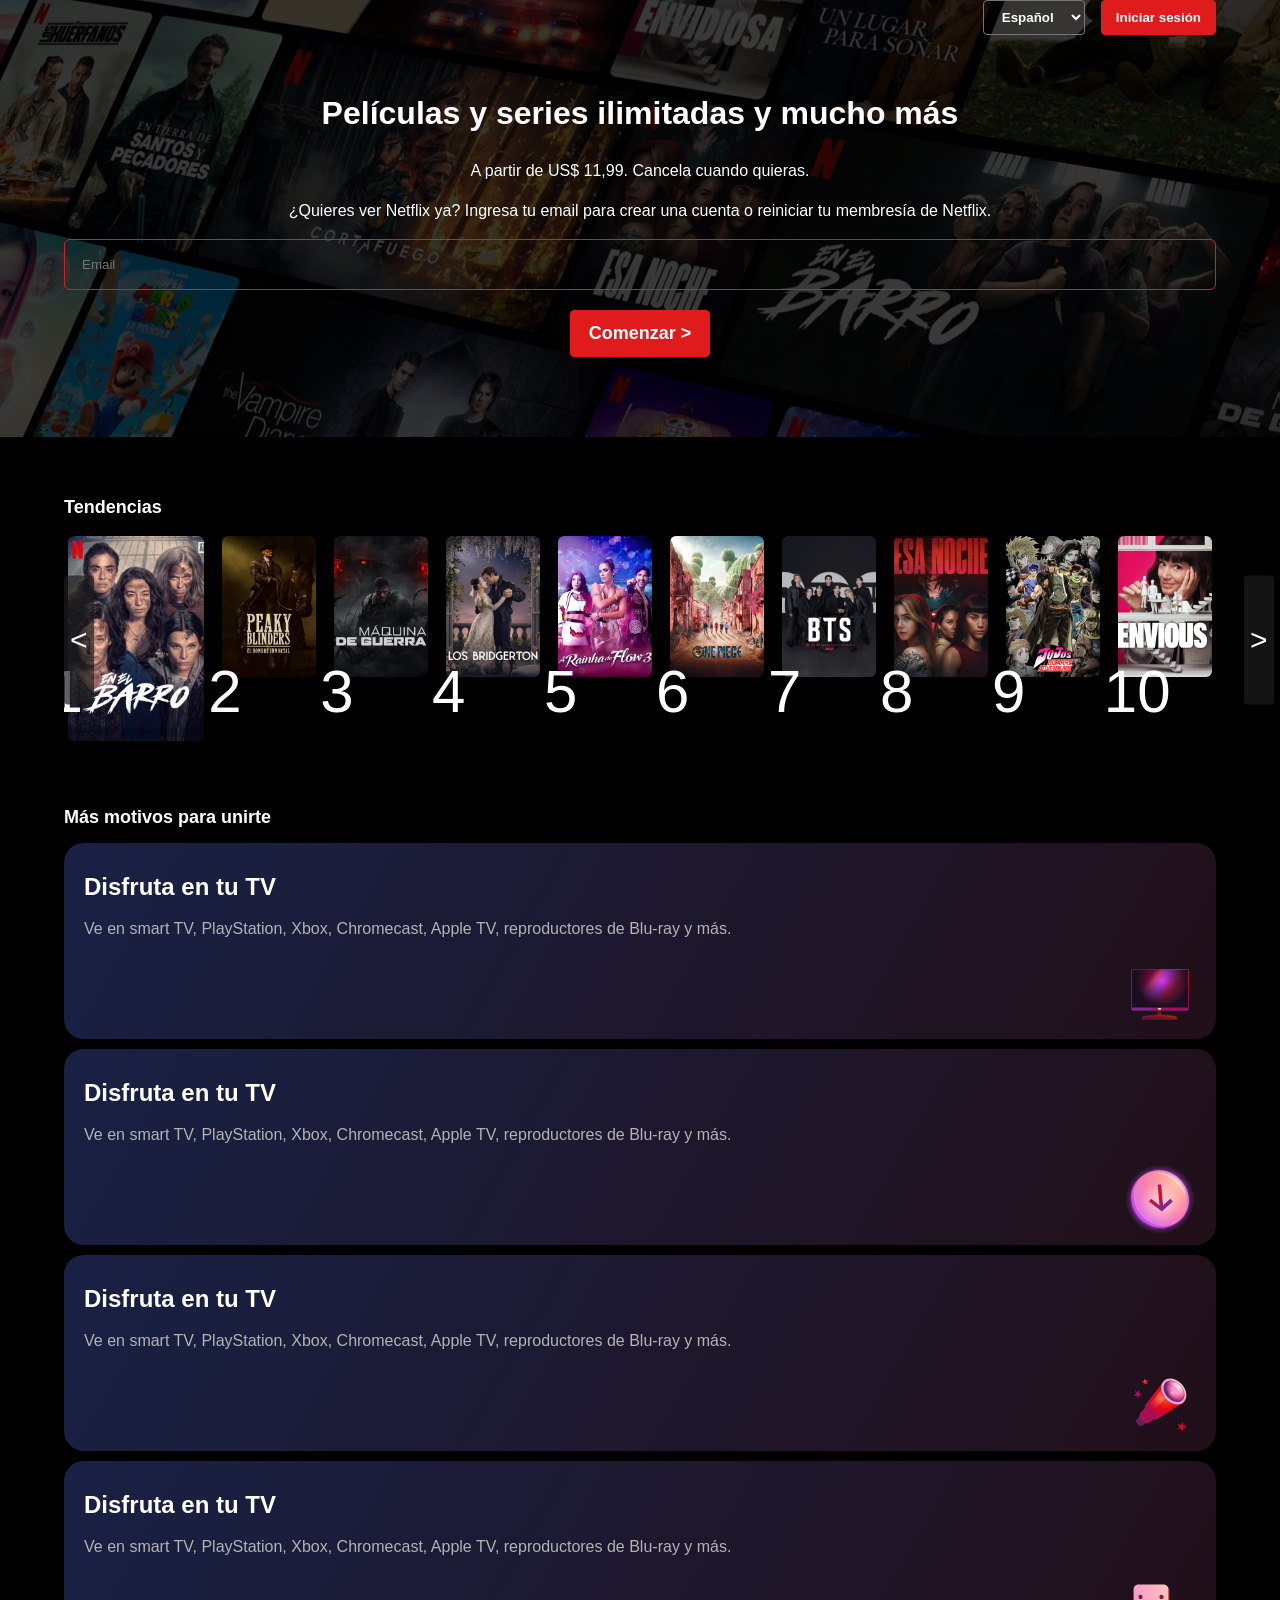
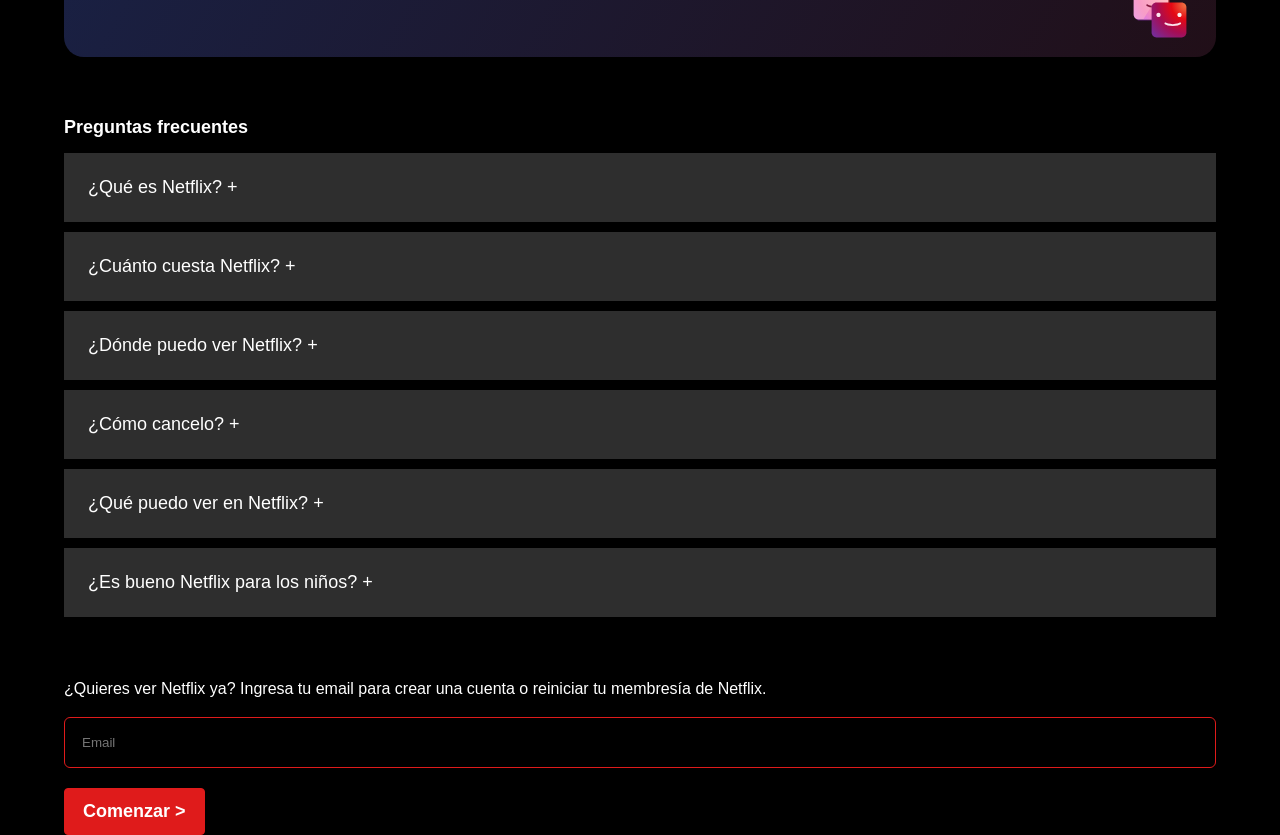
==== index.html @ cefcda88 "Add trend and questions section" ====
<!doctype html>
<html lang="en">
  <head>
    <meta charset="UTF-8" />
    <meta name="viewport" content="width=device-width, initial-scale=1.0" />
    <title>Netflix Uruguay: Ve series online, ve películas online</title>
    <link rel="stylesheet" href="css/styles.css" />
  </head>
  <body>
    <header class="header">
      <div class="header__overlay">
        <div class="container">
          <section class="header__bar">
            <div class="header__logo">
              <img src="./imgs/logo.svg" alt="" />
            </div>
            <ul class="header__nav">
              <li>
                <select name="" id="">
                  <option value="">Español</option>
                  <option value="">English</option>
                </select>
              </li>
              <li>
                <button class="btn">Iniciar sesión</button>
              </li>
            </ul>
          </section>

          <section class="header__info">
            <h1 class="header__title">
              Películas y series ilimitadas y mucho más
            </h1>
            <p class="header__price">
              A partir de US$ 11,99. Cancela cuando quieras.
            </p>
            <p>
              ¿Quieres ver Netflix ya? Ingresa tu email para crear una cuenta o
              reiniciar tu membresía de Netflix.
            </p>
            <form class="header__form">
              <input type="email" placeholder="Email" />
              <button class="btn">Comenzar ></button>
            </form>
          </section>
        </div>
      </div>
    </header>

    <main class="container">
      <section class="trend margin-top">
        <h2>Tendencias</h2>

        <div class="trend__carrousel">
          <div class="trend__container">
            <article class="trend__article">
              <img
                class="trend__img"
                src="/imgs/1-en-el-barro.webp"
                alt="En el barro banner"
              /><span class="trend__num">1</span>
            </article>
            <!--.Article-->
            <article class="trend__article">
              <img
                class="trend__img"
                src="/imgs/2-peaky-blinders-the-inmortal-man.webp"
                alt="Peaky blinders el hombre inmortal banner"
              /><span class="trend__num">2</span>
            </article>
            <!--.Article-->
            <article class="trend__article">
              <img
                class="trend__img"
                src="/imgs/3-máquina-de-guerra.webp"
                alt="Máquina de guerra banner"
              /><span class="trend__num">3</span>
            </article>
            <!--.Article-->
            <article class="trend__article">
              <img
                class="trend__img"
                src="/imgs/4-bridgerton.webp"
                alt="Bridgerton banner"
              /><span class="trend__num">4</span>
            </article>
            <!--.Article-->
            <article class="trend__article">
              <img
                class="trend__img"
                src="/imgs/5-la-reina-del-flow.webp"
                alt="La reina del flow banner"
              /><span class="trend__num">5</span>
            </article>
            <!--.Article-->
            <article class="trend__article">
              <img
                class="trend__img"
                src="/imgs/6-one-piece.webp"
                alt="One Piece banner"
              /><span class="trend__num">6</span>
            </article>
            <!--.Article-->
            <article class="trend__article">
              <img
                class="trend__img"
                src="/imgs/7-BTS.webp"
                alt="BTS banner"
              /><span class="trend__num">7</span>
            </article>
            <!--.Article-->
            <article class="trend__article">
              <img
                class="trend__img"
                src="/imgs/8-esa-noche.webp"
                alt="Esa noche banner"
              /><span class="trend__num">8</span>
            </article>
            <!--.Article-->
            <article class="trend__article">
              <img
                class="trend__img"
                src="/imgs/9-jojo.webp"
                alt="jojo banner"
              /><span class="trend__num">9</span>
            </article>
            <!--.Article-->
            <article class="trend__article">
              <img
                class="trend__img"
                src="/imgs/10-envidiosa.webp"
                alt="Envidiosa banner"
              /><span class="trend__num">10</span>
            </article>
            <!--.Article-->
          </div>
          <button class="trend__arrow trend__arrow--right">></button>
          <button class="trend__arrow trend__arrow--left"><</button>
        </div>
      </section>

      <section class="benefits margin-top">
        <h2>Más motivos para unirte</h2>

        <div class="benefits__container">
          <article class="benefits__benefit">
            <h3 class="benefits__title">Disfruta en tu TV</h3>
            <p class="benefits__info">
              Ve en smart TV, PlayStation, Xbox, Chromecast, Apple TV,
              reproductores de Blu-ray y más.
            </p>
            <svg width="72" height="72" viewBox="0 0 72 72" fill="none">
              <g id="television-core-small">
                <path
                  id="Vector"
                  fill-rule="evenodd"
                  clip-rule="evenodd"
                  d="M37.2 53.3992C37.2 52.7365 36.6628 52.1992 36 52.1992H34.8C34.1373 52.1992 33.6 52.7365 33.6 53.3992V56.2636C33.6 56.9129 33.0834 57.4433 32.4347 57.4739C30.3013 57.5744 28.1719 57.7834 26.0546 58.1011L19.444 59.0926C18.2692 59.2688 17.4 60.2782 17.4 61.4662V62.0992C17.4 62.4304 17.6686 62.6992 18 62.6992H52.8C53.1314 62.6992 53.4 62.4304 53.4 62.0992V61.4662C53.4 60.2782 52.5309 59.2688 51.3561 59.0926L44.7454 58.1011C42.6282 57.7834 40.4987 57.5744 38.3653 57.4739C37.7167 57.4433 37.2 56.9129 37.2 56.2636V53.3992Z"
                  fill="url(#paint0_radial_5179_1308)"
                ></path>
                <path
                  id="Vector_2"
                  d="M18.6 60.7388C18.6 60.2306 18.9587 59.796 19.4602 59.711C22.0196 59.2775 29.7585 58.0508 35.4 58.0508C41.0415 58.0508 48.7804 59.2775 51.3398 59.711C51.8412 59.796 52.2 60.2306 52.2 60.7388C52.2 60.902 52.0575 61.0268 51.8967 61.0004C50.1219 60.707 40.9704 59.2409 35.4 59.2409C29.8295 59.2409 20.678 60.707 18.9033 61.0004C18.7425 61.0268 18.6 60.902 18.6 60.7388Z"
                  fill="url(#paint1_radial_5179_1308)"
                ></path>
                <path
                  id="Vector_3"
                  d="M63 12H8.99995C8.00584 12 7.19995 12.8059 7.19995 13.8V51.6C7.19995 52.5941 8.00584 53.4 8.99995 53.4H63C63.9941 53.4 64.8 52.5941 64.8 51.6V13.8C64.8 12.8059 63.9941 12 63 12Z"
                  fill="url(#paint2_linear_5179_1308)"
                ></path>
                <path
                  id="Vector_4"
                  d="M63 12H8.99995C8.00584 12 7.19995 12.8059 7.19995 13.8V51.6C7.19995 52.5941 8.00584 53.4 8.99995 53.4H63C63.9941 53.4 64.8 52.5941 64.8 51.6V13.8C64.8 12.8059 63.9941 12 63 12Z"
                  fill="url(#paint3_radial_5179_1308)"
                ></path>
                <path
                  id="Vector_5"
                  fill-rule="evenodd"
                  clip-rule="evenodd"
                  d="M8.99995 12.6H63C63.663 12.6 64.2 13.1372 64.2 13.8V50.4H7.79995V13.8C7.79995 13.1372 8.33719 12.6 8.99995 12.6ZM7.19995 50.4V13.8C7.19995 12.8059 8.00581 12 8.99995 12H63C63.9942 12 64.8 12.8059 64.8 13.8V50.4V51.6C64.8 52.5941 63.9942 53.4 63 53.4H8.99995C8.00581 53.4 7.19995 52.5941 7.19995 51.6V50.4Z"
                  fill="url(#paint4_radial_5179_1308)"
                ></path>
                <path
                  id="Vector_6"
                  d="M35.4 52.8C36.3941 52.8 37.2 52.3971 37.2 51.9C37.2 51.4029 36.3941 51 35.4 51C34.4059 51 33.6 51.4029 33.6 51.9C33.6 52.3971 34.4059 52.8 35.4 52.8Z"
                  fill="url(#paint5_radial_5179_1308)"
                ></path>
              </g>
              <defs>
                <radialGradient
                  id="paint0_radial_5179_1308"
                  cx="0"
                  cy="0"
                  r="1"
                  gradientUnits="userSpaceOnUse"
                  gradientTransform="translate(50.3269 49.3723) rotate(118.526) scale(55.1579 46.2871)"
                >
                  <stop stop-color="#802600"></stop>
                  <stop offset="0.333333" stop-color="#6F181D"></stop>
                  <stop offset="0.666667" stop-color="#5B1333"></stop>
                  <stop offset="1" stop-color="#391945"></stop>
                </radialGradient>
                <radialGradient
                  id="paint1_radial_5179_1308"
                  cx="0"
                  cy="0"
                  r="1"
                  gradientUnits="userSpaceOnUse"
                  gradientTransform="translate(48.1077 53.6128) rotate(158.116) scale(32.7275 42.219)"
                >
                  <stop stop-color="#99421D"></stop>
                  <stop offset="0.333333" stop-color="#99161D"></stop>
                  <stop offset="0.666667" stop-color="#7D1845"></stop>
                  <stop offset="1" stop-color="#59216E"></stop>
                </radialGradient>
                <linearGradient
                  id="paint2_linear_5179_1308"
                  x1="10.4727"
                  y1="14.9572"
                  x2="56.1755"
                  y2="51.4814"
                  gradientUnits="userSpaceOnUse"
                >
                  <stop stop-color="#99161D"></stop>
                  <stop offset="0.245283" stop-color="#CA005B"></stop>
                  <stop offset="0.346698" stop-color="#FF479A"></stop>
                  <stop offset="0.46934" stop-color="#CC3CFF"></stop>
                  <stop offset="0.735849" stop-color="#BC1A22"></stop>
                  <stop offset="1" stop-color="#C94FF5"></stop>
                </linearGradient>
                <radialGradient
                  id="paint3_radial_5179_1308"
                  cx="0"
                  cy="0"
                  r="1"
                  gradientUnits="userSpaceOnUse"
                  gradientTransform="translate(38.6181 23.8286) rotate(90) scale(25.9571 25.8545)"
                >
                  <stop stop-color="#1C0E20" stop-opacity="0"></stop>
                  <stop offset="1" stop-color="#1C0E20"></stop>
                </radialGradient>
                <radialGradient
                  id="paint4_radial_5179_1308"
                  cx="0"
                  cy="0"
                  r="1"
                  gradientUnits="userSpaceOnUse"
                  gradientTransform="translate(54 20.1938) rotate(144.293) scale(47.2897 44.8232)"
                >
                  <stop stop-color="#EF7744"></stop>
                  <stop offset="0.333333" stop-color="#E50914"></stop>
                  <stop offset="0.666667" stop-color="#A70D53"></stop>
                  <stop offset="1" stop-color="#792A95"></stop>
                </radialGradient>
                <radialGradient
                  id="paint5_radial_5179_1308"
                  cx="0"
                  cy="0"
                  r="1"
                  gradientUnits="userSpaceOnUse"
                  gradientTransform="translate(36.525 51.3562) rotate(135) scale(4.58735)"
                >
                  <stop stop-color="#FFDCCC"></stop>
                  <stop offset="0.333333" stop-color="#FFBDC0"></stop>
                  <stop offset="0.666667" stop-color="#F89DC6"></stop>
                  <stop offset="1" stop-color="#E4A1FA"></stop>
                </radialGradient>
              </defs>
            </svg>
          </article>
          <!--.Article-->
          <article class="benefits__benefit">
            <h3 class="benefits__title">Disfruta en tu TV</h3>
            <p class="benefits__info">
              Ve en smart TV, PlayStation, Xbox, Chromecast, Apple TV,
              reproductores de Blu-ray y más.
            </p>
            <svg width="72" height="72" viewBox="0 0 72 72" fill="none">
              <g id="download-core-small">
                <path
                  id="Vector"
                  d="M36 70.2008C54.8882 70.2008 70.2001 54.8889 70.2001 36.0008C70.2001 17.1126 54.8882 1.80078 36 1.80078C17.1119 1.80078 1.80005 17.1126 1.80005 36.0008C1.80005 54.8889 17.1119 70.2008 36 70.2008Z"
                  fill="url(#paint0_radial_5179_7940)"
                ></path>
                <path
                  id="Vector_2"
                  opacity="0.4"
                  d="M64.7658 36.195C65.5206 51.5916 53.7908 63.5824 38.5668 62.977C23.3428 62.3722 10.3893 49.4 9.63446 34.0034C8.87954 18.6068 20.6091 6.61594 35.8331 7.22116C51.0571 7.82638 64.0104 20.7984 64.7658 36.195Z"
                  fill="url(#paint1_radial_5179_7940)"
                ></path>
                <path
                  id="Vector_3"
                  d="M62.3657 37.9958C63.1205 53.3924 51.3908 65.3832 36.1668 64.7778C20.9428 64.173 7.9893 51.2008 7.23444 35.8041C6.47952 20.4075 18.2091 8.41672 33.4331 9.02194C48.6571 9.62716 61.6103 22.5992 62.3657 37.9958Z"
                  fill="url(#paint2_radial_5179_7940)"
                ></path>
                <path
                  id="Vector_4"
                  opacity="0.5"
                  d="M64.7658 36.195C65.5206 51.5916 53.7908 63.5824 38.5668 62.977C23.3428 62.3722 10.3893 49.4 9.63446 34.0034C8.87954 18.6068 20.6091 6.61594 35.8331 7.22116C51.0571 7.82638 64.0104 20.7984 64.7658 36.195Z"
                  fill="url(#paint3_radial_5179_7940)"
                ></path>
                <path
                  id="Vector_5"
                  opacity="0.6"
                  d="M36.9 60.6C48.6636 60.6 58.2 51.0637 58.2 39.3C58.2 27.5363 48.6636 18 36.9 18C25.1363 18 15.6 27.5363 15.6 39.3C15.6 51.0637 25.1363 60.6 36.9 60.6Z"
                  fill="url(#paint4_radial_5179_7940)"
                ></path>
                <path
                  id="Vector_6"
                  fill-rule="evenodd"
                  clip-rule="evenodd"
                  d="M39.0849 42.2727L46.3387 35.76L48.8945 38.5142L38.9118 47.477L37.8466 48.4333L36.6071 47.477L24.9899 38.5142L27.0434 35.76L35.4849 42.2727L33.6 21.6016H37.2L39.0849 42.2727Z"
                  fill="url(#paint5_radial_5179_7940)"
                ></path>
                <path
                  id="Vector_7"
                  opacity="0.4"
                  fill-rule="evenodd"
                  clip-rule="evenodd"
                  d="M61.6566 34.9618C61.7832 35.3893 62.391 35.3233 62.3694 34.878C61.6962 21.1369 50.1509 9.55975 36.5817 9.01957C34.4606 8.93515 32.4155 9.12541 30.4772 9.55909C30.0745 9.64915 30.1575 10.2082 30.5697 10.2246C45.0094 10.7979 57.6246 21.2971 61.6566 34.9618Z"
                  fill="url(#paint6_radial_5179_7940)"
                ></path>
              </g>
              <defs>
                <radialGradient
                  id="paint0_radial_5179_7940"
                  cx="0"
                  cy="0"
                  r="1"
                  gradientUnits="userSpaceOnUse"
                  gradientTransform="translate(36.0001 36.1837) rotate(-90) scale(34.3829)"
                >
                  <stop offset="0.782019" stop-color="#982DBE"></stop>
                  <stop
                    offset="0.906819"
                    stop-color="#B038DC"
                    stop-opacity="0.2"
                  ></stop>
                  <stop offset="1" stop-color="#E4A1FA" stop-opacity="0"></stop>
                </radialGradient>
                <radialGradient
                  id="paint1_radial_5179_7940"
                  cx="0"
                  cy="0"
                  r="1"
                  gradientUnits="userSpaceOnUse"
                  gradientTransform="translate(52.9937 20.0992) rotate(135) scale(49.9836)"
                >
                  <stop stop-color="#FFDCCC"></stop>
                  <stop offset="0.333333" stop-color="#FFBDC0"></stop>
                  <stop offset="0.666667" stop-color="#F89DC6"></stop>
                  <stop offset="1" stop-color="#E4A1FA"></stop>
                </radialGradient>
                <radialGradient
                  id="paint2_radial_5179_7940"
                  cx="0"
                  cy="0"
                  r="1"
                  gradientUnits="userSpaceOnUse"
                  gradientTransform="translate(52.7999 19.6937) rotate(135) scale(53.1037)"
                >
                  <stop stop-color="#FFA984"></stop>
                  <stop offset="0.333333" stop-color="#FF787F"></stop>
                  <stop offset="0.666667" stop-color="#F45FA2"></stop>
                  <stop offset="1" stop-color="#C44AF1"></stop>
                </radialGradient>
                <radialGradient
                  id="paint3_radial_5179_7940"
                  cx="0"
                  cy="0"
                  r="1"
                  gradientUnits="userSpaceOnUse"
                  gradientTransform="translate(52.9937 20.0992) rotate(135) scale(49.9836)"
                >
                  <stop stop-color="#FFDCCC"></stop>
                  <stop offset="0.333333" stop-color="#FFBDC0"></stop>
                  <stop offset="0.666667" stop-color="#F89DC6"></stop>
                  <stop offset="1" stop-color="#E4A1FA"></stop>
                </radialGradient>
                <radialGradient
                  id="paint4_radial_5179_7940"
                  cx="0"
                  cy="0"
                  r="1"
                  gradientUnits="userSpaceOnUse"
                  gradientTransform="translate(36.9 39.3) scale(21.3)"
                >
                  <stop stop-color="white"></stop>
                  <stop offset="1" stop-color="white" stop-opacity="0"></stop>
                </radialGradient>
                <radialGradient
                  id="paint5_radial_5179_7940"
                  cx="0"
                  cy="0"
                  r="1"
                  gradientUnits="userSpaceOnUse"
                  gradientTransform="translate(31.2 32.1016) rotate(39.5226) scale(15.5567)"
                >
                  <stop stop-color="#EF7744"></stop>
                  <stop offset="0.2406" stop-color="#E50914"></stop>
                  <stop offset="1" stop-color="#792A95"></stop>
                </radialGradient>
                <radialGradient
                  id="paint6_radial_5179_7940"
                  cx="0"
                  cy="0"
                  r="1"
                  gradientUnits="userSpaceOnUse"
                  gradientTransform="translate(50.7 21.3) rotate(-180) scale(30)"
                >
                  <stop stop-color="white"></stop>
                  <stop offset="1" stop-color="white" stop-opacity="0"></stop>
                </radialGradient>
              </defs>
            </svg>
          </article>
          <!--.Article-->
          <article class="benefits__benefit">
            <h3 class="benefits__title">Disfruta en tu TV</h3>
            <p class="benefits__info">
              Ve en smart TV, PlayStation, Xbox, Chromecast, Apple TV,
              reproductores de Blu-ray y más.
            </p>
            <svg width="72" height="72" viewBox="0 0 72 72" fill="none">
              <g id="telescope-core-small">
                <path
                  id="Vector"
                  d="M24.0492 36.6016L33.6 46.3898L17.8029 56.8633C17.8029 56.8633 15.8891 57.6983 13.625 55.2638C11.361 52.8293 12.1235 51.238 12.1235 51.238L24.0492 36.6016Z"
                  fill="url(#paint0_radial_5179_1664)"
                ></path>
                <path
                  id="Vector_2"
                  d="M25.0344 34.1992L36 46.151L25.0616 53.8043C25.0616 53.8043 21.8289 55.0984 18.0987 51.0172C14.3686 46.9358 15.9198 44.5105 15.9198 44.5105L25.0344 34.1992Z"
                  fill="url(#paint1_radial_5179_1664)"
                ></path>
                <path
                  id="Vector_3"
                  d="M39 13.0195L59.1 33.6788L32.5325 50.4142C32.5325 50.4142 28.7459 50.2552 24.3978 45.4897C20.0498 40.7243 21.4096 35.8101 21.4096 35.8101L39 13.0195Z"
                  fill="url(#paint2_radial_5179_1664)"
                ></path>
                <path
                  id="Vector_4"
                  d="M57.6709 15.3516C63.1044 21.2807 63.9858 29.2883 59.6386 33.2371C55.2916 37.186 47.3628 35.5806 41.9292 29.6515C36.4954 23.7224 35.6145 15.7148 39.9615 11.766C44.3084 7.81716 52.2372 9.42252 57.6709 15.3516Z"
                  fill="url(#paint3_radial_5179_1664)"
                ></path>
                <path
                  id="Vector_5"
                  d="M58.3787 31.255C54.8121 34.5032 48.2143 33.0817 43.6421 28.0798C39.07 23.078 38.2547 16.39 41.8213 13.1419C45.3879 9.89364 51.9857 11.3152 56.5579 16.3171C61.1298 21.3189 61.9452 28.0069 58.3787 31.255Z"
                  fill="url(#paint4_radial_5179_1664)"
                ></path>
                <path
                  id="Vector_6"
                  opacity="0.85"
                  d="M59.6783 28.823C60.576 24.1785 59.6544 20.5934 56.1603 16.6199C52.6662 12.6464 47.3508 10.8657 43.7796 12.7598C39.371 15.098 48.3734 13.5961 53.4577 19.5815C57.8259 24.724 58.8516 33.1009 59.6783 28.823Z"
                  fill="url(#paint5_radial_5179_1664)"
                ></path>
                <path
                  id="Vector_7"
                  opacity="0.4"
                  d="M50.3979 25.2452C50.4549 26.7239 49.2932 27.7677 47.8032 27.5766C46.3131 27.3856 45.059 26.032 45.002 24.5532C44.945 23.0745 46.1067 22.0307 47.5968 22.2218C49.0868 22.4128 50.341 23.7664 50.3979 25.2452Z"
                  fill="url(#paint6_radial_5179_1664)"
                ></path>
                <path
                  id="Vector_8"
                  opacity="0.6"
                  d="M36.9217 21.0039L26.4258 34.3627C26.3297 36.4604 28.2903 39.5534 30.0334 40.8344L41.2345 29.9105C39.6 28.2005 36.9591 24.1025 36.9217 21.0039Z"
                  fill="url(#paint7_radial_5179_1664)"
                ></path>
                <path
                  id="Vector_9"
                  fill-rule="evenodd"
                  clip-rule="evenodd"
                  d="M20.0576 9.60156L21.479 11.7187L24 11.0654L22.3575 13.0272L23.7789 15.1444L21.3424 14.2397L19.7 16.2016L19.8365 13.6806L17.4 12.7759L19.9209 12.1225L20.0576 9.60156ZM58.776 52.8016L58.9623 56.4685L62.4 57.4188L59.0774 58.7347L59.2637 62.4016L57.0239 59.548L53.7014 60.8638L55.6397 57.7843L53.4 54.9307L56.8377 55.8811L58.776 52.8016ZM15.206 24.2101L15.8768 21.0016L13.4793 23.1964L10.6853 21.5563L11.9975 24.553L9.59998 26.7478L12.8085 26.405L14.1207 29.4016L14.7915 26.1931L18 25.8502L15.206 24.2101Z"
                  fill="url(#paint8_linear_5179_1664)"
                ></path>
              </g>
              <defs>
                <radialGradient
                  id="paint0_radial_5179_1664"
                  cx="0"
                  cy="0"
                  r="1"
                  gradientUnits="userSpaceOnUse"
                  gradientTransform="translate(36.6875 32.7016) rotate(135) scale(34.9134)"
                >
                  <stop stop-color="#99421D"></stop>
                  <stop offset="0.333333" stop-color="#99161D"></stop>
                  <stop offset="0.666667" stop-color="#7D1845"></stop>
                  <stop offset="1" stop-color="#59216E"></stop>
                </radialGradient>
                <radialGradient
                  id="paint1_radial_5179_1664"
                  cx="0"
                  cy="0"
                  r="1"
                  gradientUnits="userSpaceOnUse"
                  gradientTransform="translate(42.5937 27.2992) rotate(135) scale(44.5477 44.5279)"
                >
                  <stop stop-color="#EF7744"></stop>
                  <stop offset="0.333333" stop-color="#E50914"></stop>
                  <stop offset="0.666667" stop-color="#A70D53"></stop>
                  <stop offset="1" stop-color="#792A95"></stop>
                </radialGradient>
                <radialGradient
                  id="paint2_radial_5179_1664"
                  cx="0"
                  cy="0"
                  r="1"
                  gradientUnits="userSpaceOnUse"
                  gradientTransform="translate(42.3 29.106) rotate(135) scale(31.8127)"
                >
                  <stop stop-color="#FB540D"></stop>
                  <stop offset="0.333333" stop-color="#E50914"></stop>
                  <stop offset="0.666667" stop-color="#A70D53"></stop>
                  <stop offset="1" stop-color="#792A95"></stop>
                </radialGradient>
                <radialGradient
                  id="paint3_radial_5179_1664"
                  cx="0"
                  cy="0"
                  r="1"
                  gradientUnits="userSpaceOnUse"
                  gradientTransform="translate(57.675 14.7078) rotate(134.326) scale(24.0433 24.0367)"
                >
                  <stop stop-color="#FFDCCC"></stop>
                  <stop offset="0.333333" stop-color="#FFBDC0"></stop>
                  <stop offset="0.666667" stop-color="#F89DC6"></stop>
                  <stop offset="1" stop-color="#E4A1FA"></stop>
                </radialGradient>
                <radialGradient
                  id="paint4_radial_5179_1664"
                  cx="0"
                  cy="0"
                  r="1"
                  gradientUnits="userSpaceOnUse"
                  gradientTransform="translate(52.1305 21.273) rotate(141.875) scale(9.87138 12.8159)"
                >
                  <stop offset="0.307292" stop-color="#F89DC6"></stop>
                  <stop offset="0.645392" stop-color="#E75094"></stop>
                  <stop offset="1" stop-color="#59216E"></stop>
                </radialGradient>
                <radialGradient
                  id="paint5_radial_5179_1664"
                  cx="0"
                  cy="0"
                  r="1"
                  gradientUnits="userSpaceOnUse"
                  gradientTransform="translate(55.8 15.6) rotate(135) scale(13.1522)"
                >
                  <stop stop-color="white"></stop>
                  <stop offset="1" stop-color="white" stop-opacity="0"></stop>
                </radialGradient>
                <radialGradient
                  id="paint6_radial_5179_1664"
                  cx="0"
                  cy="0"
                  r="1"
                  gradientUnits="userSpaceOnUse"
                  gradientTransform="translate(49.2362 22.9648) rotate(131.079) scale(5.08644 6.006)"
                >
                  <stop stop-color="white"></stop>
                  <stop offset="1" stop-color="white" stop-opacity="0"></stop>
                </radialGradient>
                <radialGradient
                  id="paint7_radial_5179_1664"
                  cx="0"
                  cy="0"
                  r="1"
                  gradientUnits="userSpaceOnUse"
                  gradientTransform="translate(36.8758 29.1353) rotate(137.622) scale(13.5764)"
                >
                  <stop stop-color="#FFA984"></stop>
                  <stop offset="1" stop-color="#F7636B" stop-opacity="0"></stop>
                </radialGradient>
                <linearGradient
                  id="paint8_linear_5179_1664"
                  x1="44.65"
                  y1="27.9016"
                  x2="24.25"
                  y2="48.3016"
                  gradientUnits="userSpaceOnUse"
                >
                  <stop stop-color="#EF7744"></stop>
                  <stop offset="0.333333" stop-color="#E50914"></stop>
                  <stop offset="0.666667" stop-color="#A70D53"></stop>
                  <stop offset="1" stop-color="#792A95"></stop>
                </linearGradient>
              </defs>
            </svg>
          </article>
          <!--.Article-->
          <article class="benefits__benefit">
            <h3 class="benefits__title">Disfruta en tu TV</h3>
            <p class="benefits__info">
              Ve en smart TV, PlayStation, Xbox, Chromecast, Apple TV,
              reproductores de Blu-ray y más.
            </p>
            <svg width="72" height="72" viewBox="0 0 72 72" fill="none">
              <g id="profiles-core-small">
                <path
                  id="Vector"
                  d="M10.8 15.6008C10.8 12.9499 12.949 10.8008 15.5999 10.8008H40.8C43.4509 10.8008 45.6 12.9498 45.6 15.6008V40.8007C45.6 43.4516 43.4509 45.6007 40.8 45.6007H15.6C12.949 45.6007 10.8 43.4517 10.8 40.8007V15.6008Z"
                  fill="url(#paint0_radial_5179_7919)"
                ></path>
                <path
                  id="Vector_2"
                  d="M9.59998 14.4016C9.59998 11.7506 11.749 9.60162 14.4 9.60156H39.6C42.251 9.60156 44.4 11.7506 44.4 14.4016V39.6015C44.4 42.2525 42.251 44.4015 39.6 44.4015H14.4C11.749 44.4016 9.59998 42.2525 9.59998 39.6015V14.4016Z"
                  fill="url(#paint1_radial_5179_7919)"
                ></path>
                <path
                  id="Vector_3"
                  d="M18.6 21.9008C18.6 23.0606 17.6598 24.0008 16.5 24.0008C15.3402 24.0008 14.4 23.0606 14.4 21.9008C14.4 20.741 15.3402 19.8008 16.5 19.8008C17.6598 19.8008 18.6 20.741 18.6 21.9008Z"
                  fill="url(#paint2_radial_5179_7919)"
                ></path>
                <path
                  id="Vector_4"
                  d="M39.6 21.9008C39.6 23.0606 38.6598 24.0008 37.5 24.0008C36.3402 24.0008 35.4 23.0606 35.4 21.9008C35.4 20.741 36.3402 19.8008 37.5 19.8008C38.6598 19.8008 39.6 20.741 39.6 21.9008Z"
                  fill="url(#paint3_radial_5179_7919)"
                ></path>
                <path
                  id="Vector_5"
                  d="M23.6713 29.4501C23.2437 29.1967 22.6917 29.3379 22.4383 29.7655C22.1848 30.1932 22.3261 30.7452 22.7537 30.9986C23.8254 31.6337 26.769 32.7744 30.6375 32.7744C34.506 32.7744 37.4497 31.6337 38.5213 30.9986C38.949 30.7452 39.0902 30.1932 38.8368 29.7655C38.5834 29.3379 38.0313 29.1967 37.6037 29.4501C36.8191 29.9151 34.194 30.9744 30.6375 30.9744C27.081 30.9744 24.456 29.9151 23.6713 29.4501Z"
                  fill="url(#paint4_radial_5179_7919)"
                ></path>
                <path
                  id="Vector_6"
                  opacity="0.35"
                  d="M19.2 44.4016H28.2L32.4 27.6016C30.2787 28.1801 28.4542 29.5387 27.2921 31.4053L19.2 44.4016Z"
                  fill="url(#paint5_radial_5179_7919)"
                ></path>
                <path
                  id="Vector_7"
                  d="M27.6 32.4016C27.6 29.7506 29.749 27.6016 32.4 27.6016L57.6 27.6016C60.2508 27.6016 62.4 29.7506 62.4 32.4016V57.6015C62.4 60.2524 60.2508 62.4016 57.6 62.4016H32.4C29.749 62.4016 27.6 60.2524 27.6 57.6016V32.4016Z"
                  fill="url(#paint6_radial_5179_7919)"
                ></path>
                <path
                  id="Vector_8"
                  d="M36.6 39.9008C36.6 41.0606 35.6598 42.0008 34.5 42.0008C33.3402 42.0008 32.4 41.0606 32.4 39.9008C32.4 38.741 33.3402 37.8008 34.5 37.8008C35.6598 37.8008 36.6 38.741 36.6 39.9008Z"
                  fill="url(#paint7_radial_5179_7919)"
                ></path>
                <path
                  id="Vector_9"
                  d="M57.6 39.9008C57.6 41.0606 56.6598 42.0008 55.5 42.0008C54.3402 42.0008 53.4 41.0606 53.4 39.9008C53.4 38.741 54.3402 37.8008 55.5 37.8008C56.6598 37.8008 57.6 38.741 57.6 39.9008Z"
                  fill="url(#paint8_radial_5179_7919)"
                ></path>
                <path
                  id="Vector_10"
                  d="M41.8213 47.6025C41.3937 47.349 40.8416 47.4903 40.5882 47.9179C40.3348 48.3455 40.476 48.8976 40.9037 49.1509C41.9753 49.786 44.919 50.9267 48.7875 50.9267C52.656 50.9267 55.5996 49.786 56.6713 49.1509C57.0989 48.8976 57.2402 48.3455 56.9867 47.9179C56.7333 47.4903 56.1813 47.349 55.7537 47.6025C54.969 48.0674 52.344 49.1267 48.7875 49.1267C45.231 49.1267 42.6059 48.0674 41.8213 47.6025Z"
                  fill="url(#paint9_radial_5179_7919)"
                ></path>
              </g>
              <defs>
                <radialGradient
                  id="paint0_radial_5179_7919"
                  cx="0"
                  cy="0"
                  r="1"
                  gradientUnits="userSpaceOnUse"
                  gradientTransform="translate(39.075 17.6882) rotate(135) scale(32.8097)"
                >
                  <stop stop-color="#99421D"></stop>
                  <stop offset="0.333333" stop-color="#99161D"></stop>
                  <stop offset="0.666667" stop-color="#7D1845"></stop>
                  <stop offset="1" stop-color="#59216E"></stop>
                </radialGradient>
                <radialGradient
                  id="paint1_radial_5179_7919"
                  cx="0"
                  cy="0"
                  r="1"
                  gradientUnits="userSpaceOnUse"
                  gradientTransform="translate(62.4 8.70157) rotate(133.87) scale(75.3216)"
                >
                  <stop stop-color="#FFDCCC"></stop>
                  <stop offset="0.333333" stop-color="#FFBDC0"></stop>
                  <stop offset="0.666667" stop-color="#F89DC6"></stop>
                  <stop offset="1" stop-color="#E4A1FA"></stop>
                </radialGradient>
                <radialGradient
                  id="paint2_radial_5179_7919"
                  cx="0"
                  cy="0"
                  r="1"
                  gradientUnits="userSpaceOnUse"
                  gradientTransform="translate(60.3 11.1008) rotate(133.939) scale(68.7426 55.9547)"
                >
                  <stop stop-color="#99421D"></stop>
                  <stop offset="0.333333" stop-color="#99161D"></stop>
                  <stop offset="0.666667" stop-color="#7D1845"></stop>
                  <stop offset="1" stop-color="#59216E"></stop>
                </radialGradient>
                <radialGradient
                  id="paint3_radial_5179_7919"
                  cx="0"
                  cy="0"
                  r="1"
                  gradientUnits="userSpaceOnUse"
                  gradientTransform="translate(60.3 11.1008) rotate(133.939) scale(68.7426 55.9547)"
                >
                  <stop stop-color="#99421D"></stop>
                  <stop offset="0.333333" stop-color="#99161D"></stop>
                  <stop offset="0.666667" stop-color="#7D1845"></stop>
                  <stop offset="1" stop-color="#59216E"></stop>
                </radialGradient>
                <radialGradient
                  id="paint4_radial_5179_7919"
                  cx="0"
                  cy="0"
                  r="1"
                  gradientUnits="userSpaceOnUse"
                  gradientTransform="translate(60.3 11.0994) rotate(133.939) scale(68.7426 55.9548)"
                >
                  <stop stop-color="#99421D"></stop>
                  <stop offset="0.333333" stop-color="#99161D"></stop>
                  <stop offset="0.666667" stop-color="#7D1845"></stop>
                  <stop offset="1" stop-color="#59216E"></stop>
                </radialGradient>
                <radialGradient
                  id="paint5_radial_5179_7919"
                  cx="0"
                  cy="0"
                  r="1"
                  gradientUnits="userSpaceOnUse"
                  gradientTransform="translate(39.6 27.9016) rotate(135) scale(23.3345)"
                >
                  <stop stop-color="#FFA984"></stop>
                  <stop offset="0.333333" stop-color="#FF787F"></stop>
                  <stop offset="0.666667" stop-color="#F45FA2"></stop>
                  <stop offset="1" stop-color="#C44AF1"></stop>
                </radialGradient>
                <radialGradient
                  id="paint6_radial_5179_7919"
                  cx="0"
                  cy="0"
                  r="1"
                  gradientUnits="userSpaceOnUse"
                  gradientTransform="translate(61.8 29.7016) rotate(135) scale(43.2749)"
                >
                  <stop stop-color="#EF7744"></stop>
                  <stop offset="0.333333" stop-color="#E50914"></stop>
                  <stop offset="0.666667" stop-color="#A70D53"></stop>
                  <stop offset="1" stop-color="#792A95"></stop>
                </radialGradient>
                <radialGradient
                  id="paint7_radial_5179_7919"
                  cx="0"
                  cy="0"
                  r="1"
                  gradientUnits="userSpaceOnUse"
                  gradientTransform="translate(62.1 11.1008) rotate(137.146) scale(73.6614 60.3576)"
                >
                  <stop stop-color="#FFDCCC"></stop>
                  <stop offset="0.333333" stop-color="#FDF6F6"></stop>
                  <stop offset="0.666667" stop-color="#FADCE9"></stop>
                  <stop offset="1" stop-color="#E4A1FA"></stop>
                </radialGradient>
                <radialGradient
                  id="paint8_radial_5179_7919"
                  cx="0"
                  cy="0"
                  r="1"
                  gradientUnits="userSpaceOnUse"
                  gradientTransform="translate(62.1 11.1008) rotate(137.146) scale(73.6614 60.3576)"
                >
                  <stop stop-color="#FFDCCC"></stop>
                  <stop offset="0.333333" stop-color="#FDF6F6"></stop>
                  <stop offset="0.666667" stop-color="#FADCE9"></stop>
                  <stop offset="1" stop-color="#E4A1FA"></stop>
                </radialGradient>
                <radialGradient
                  id="paint9_radial_5179_7919"
                  cx="0"
                  cy="0"
                  r="1"
                  gradientUnits="userSpaceOnUse"
                  gradientTransform="translate(62.1 11.1017) rotate(137.146) scale(73.6614 60.3576)"
                >
                  <stop stop-color="#FFDCCC"></stop>
                  <stop offset="0.333333" stop-color="#FDF6F6"></stop>
                  <stop offset="0.666667" stop-color="#FADCE9"></stop>
                  <stop offset="1" stop-color="#E4A1FA"></stop>
                </radialGradient>
              </defs>
            </svg>
          </article>
          <!--.Article-->
        </div>
      </section>

      <section class="questions margin-top">
        <h2>Preguntas frecuentes</h2>

        <ul class="questions__list">
          <li class="questions__item">
            <details class="question">
              <summary class="question__title">¿Qué es Netflix?</summary>
              <p>
                Netflix es un servicio de streaming que ofrece una gran variedad
                de películas, series y documentales premiados en casi cualquier
                pantalla conectada a internet.
              </p>
              <p>
                Todo lo que quieras ver, sin límites ni comerciales, a un costo
                muy accesible. Siempre hay algo nuevo por descubrir, ¡y todas
                las semanas se agregan más películas y series!
              </p>
            </details>
          </li>
          <li class="questions__item">
            <details class="question">
              <summary class="question__title">¿Cuánto cuesta Netflix?</summary>
              <p>
                Disfruta de Netflix en tu smartphone, tablet, smart TV, laptop o
                dispositivo de streaming, todo por una tarifa plana mensual.
                Planes desde US$ 11,99 hasta US$ 21,99/mes.
              </p>
            </details>
          </li>
          <li class="questions__item">
            <details class="question">
              <summary class="question__title">
                ¿Dónde puedo ver Netflix?
              </summary>
              <p>
                Disfruta donde quieras, cuando quieras. Inicia sesión en tu
                cuenta de Netflix para ver contenido al instante a través de
                netflix.com desde tu computadora personal o en cualquier
                dispositivo con conexión a internet que cuente con la app de
                Netflix, como smart TV, smartphones, tablets, reproductores
                multimedia y consolas de juegos.
              </p>
              <p>
                Además, puedes descargar tus series favoritas con la app para
                iOS o Android. Con la función de descarga, puedes ver contenido
                donde vayas y sin conexión a internet. Lleva Netflix contigo
                adonde sea.
              </p>
            </details>
          </li>
          <li class="questions__item">
            <details class="question">
              <summary class="question__title">¿Cómo cancelo?</summary>
              <p>
                Netflix es flexible. Cancela la membresía online con solo dos
                clics. No hay cargos por cancelación. Inicia o cancela tu cuenta
                cuando quieras.
              </p>
            </details>
          </li>
          <li class="questions__item">
            <details class="question">
              <summary class="question__title">
                ¿Qué puedo ver en Netflix?
              </summary>
              <p>
                Netflix tiene un amplio catálogo de películas, series,
                documentales, animes, originales premiados y más. Todo lo que
                quieras ver, cuando quieras.
              </p>
            </details>
          </li>
          <li class="questions__item">
            <details class="question">
              <summary class="question__title">
                ¿Es bueno Netflix para los niños?
              </summary>
              <p>
                La experiencia de Netflix para niños está incluida en la
                membresía para que los padres tengan el control mientras los
                peques disfrutan series y películas familiares en su propio
                espacio.
              </p>
              <p>
                Los perfiles para niños incluyen controles parentales protegidos
                por PIN que te permiten restringir el contenido que pueden ver
                los niños en función de la clasificación por edad y bloquear
                determinados títulos que no quieras que los niños vean.
              </p>
            </details>
          </li>
        </ul>

        <div class="margin-top">
          <p>
            ¿Quieres ver Netflix ya? Ingresa tu email para crear una cuenta o
            reiniciar tu membresía de Netflix.
          </p>
          <form class="header__form">
            <input type="email" placeholder="Email" />
            <button class="btn">Comenzar ></button>
          </form>
        </div>
      </section>
    </main>

    <footer></footer>
  </body>
</html>
---- css/styles.css ----
:root {
  --white: #fff;
  --black: #000;
  --gradiant-1: #192145;
  --gradiant-2: #210f18;
  --question: #2e2e2e;
  --benefits-paragraph: #b3b3b3;
  --overlay: rgba(0, 0, 0, 0.7);
  --principalColor: #df1b1b;
  --background-arrows: rgba(29, 29, 29, 0.7);
}

html {
  font-size: 62.5%; /* 1rem = 10px */
  box-sizing: border-box;
}

* {
  box-sizing: inherit;
}

body {
  margin: 0;
  padding: 0;
  color: var(--white);
  background-color: var(--black);
  font-family: Arial, Helvetica, sans-serif;
}

h2 {
  font-size: 1.8rem;
}

img {
  max-width: 100%;
}

p {
  font-size: 1.6rem;
  line-height: 1.5;
}

ul {
  padding: 0;
  margin: 0;
  list-style: none;
}

/* Utilities */
.container {
  max-width: 140rem;
  width: 90%;
  margin: 0 auto;
}

.btn {
  background-color: var(--principalColor);
  border: 1px solid var(--principalColor);
}

.btn,
.header__nav select {
  border-radius: 0.4rem;
  padding: 0.8rem 1.4rem;
  color: inherit;
  font-weight: bold;
  cursor: pointer;
}

.margin-top {
  margin-top: 6rem;
}

/* Header */
.header {
  background-image: url("../imgs/background.jpg");
  background-repeat: no-repeat;
  background-position: center center;
}

.header__overlay {
  background-color: var(--overlay);
  padding-bottom: 8rem;
}

.header__bar {
  display: flex;
  justify-content: space-between;
  align-items: center;
}

.header__logo {
  max-width: 10.8rem;
}

.header__nav {
  display: flex;
  gap: 1.6rem;
}

.header__nav .btn,
.header__nav select {
  height: 3.5rem;
}

.header__nav select {
  background-color: transparent;
}

.header__info {
  text-align: center;
  margin-top: 6rem;
}

.header__title {
  font-size: 3.2rem;
}

.header__form {
  display: flex;
  justify-content: center;
  flex-direction: column;
  gap: 2rem;
}

.header__form input {
  border: 1px solid var(--principalColor);
  border-radius: 0.6rem;
  background-color: transparent;
  padding: 1.7rem;
  color: inherit;
}

.header__form button {
  align-self: center;
  font-size: 1.8rem;
  padding: 1.2rem 1.8rem;
}

/* Tendencias */
.trend__container {
  display: flex;
  gap: 1rem;
  overflow: hidden;
}

.trend__carrousel,
.trend__article {
  position: relative;
}

.trend__img {
  min-width: 10rem;
  padding: 0.4rem;
  border-radius: 1rem;
}

.trend__num {
  position: absolute;
  left: -10%;
  bottom: 10%;

  font-size: 6rem;
}

.trend__arrow {
  position: absolute;
  font-size: 3rem;
  background-color: var(--background-arrows);
  border: none;
  color: inherit;
  top: 50%;
  transform: translateY(-50%);
  height: 60%;
  border-radius: 0.4rem;
  cursor: pointer;
}

.trend__arrow--left {
}

.trend__arrow--right {
  right: -5%;
  z-index: 100;
}

/* Benefits */
.benefits__container {
  display: grid;
  gap: 1rem;
}

.benefits__benefit {
  background-image: linear-gradient(
    120deg,
    var(--gradiant-1),
    var(--gradiant-2)
  );
  padding: 1rem 2rem;
  border-radius: 2rem;

  display: flex;
  flex-direction: column;
}

.benefits__benefit svg {
  align-self: flex-end;
}

.benefits__title {
  font-size: 2.4rem;
  margin: 2rem 0 0 0;
}
.benefits__info {
  color: var(--benefits-paragraph);
}

/* Questions */
.questions .btn {
  align-self: flex-start;
}

.questions__list {
  display: flex;
  flex-direction: column;
  gap: 1rem;
}

.questions__item {
  background-color: var(--question);
}

.question {
  padding: 2.4rem;
}

.question__title {
  font-size: 1.8rem;
  list-style: none;
}

.question__title::after {
  content: " +";
}
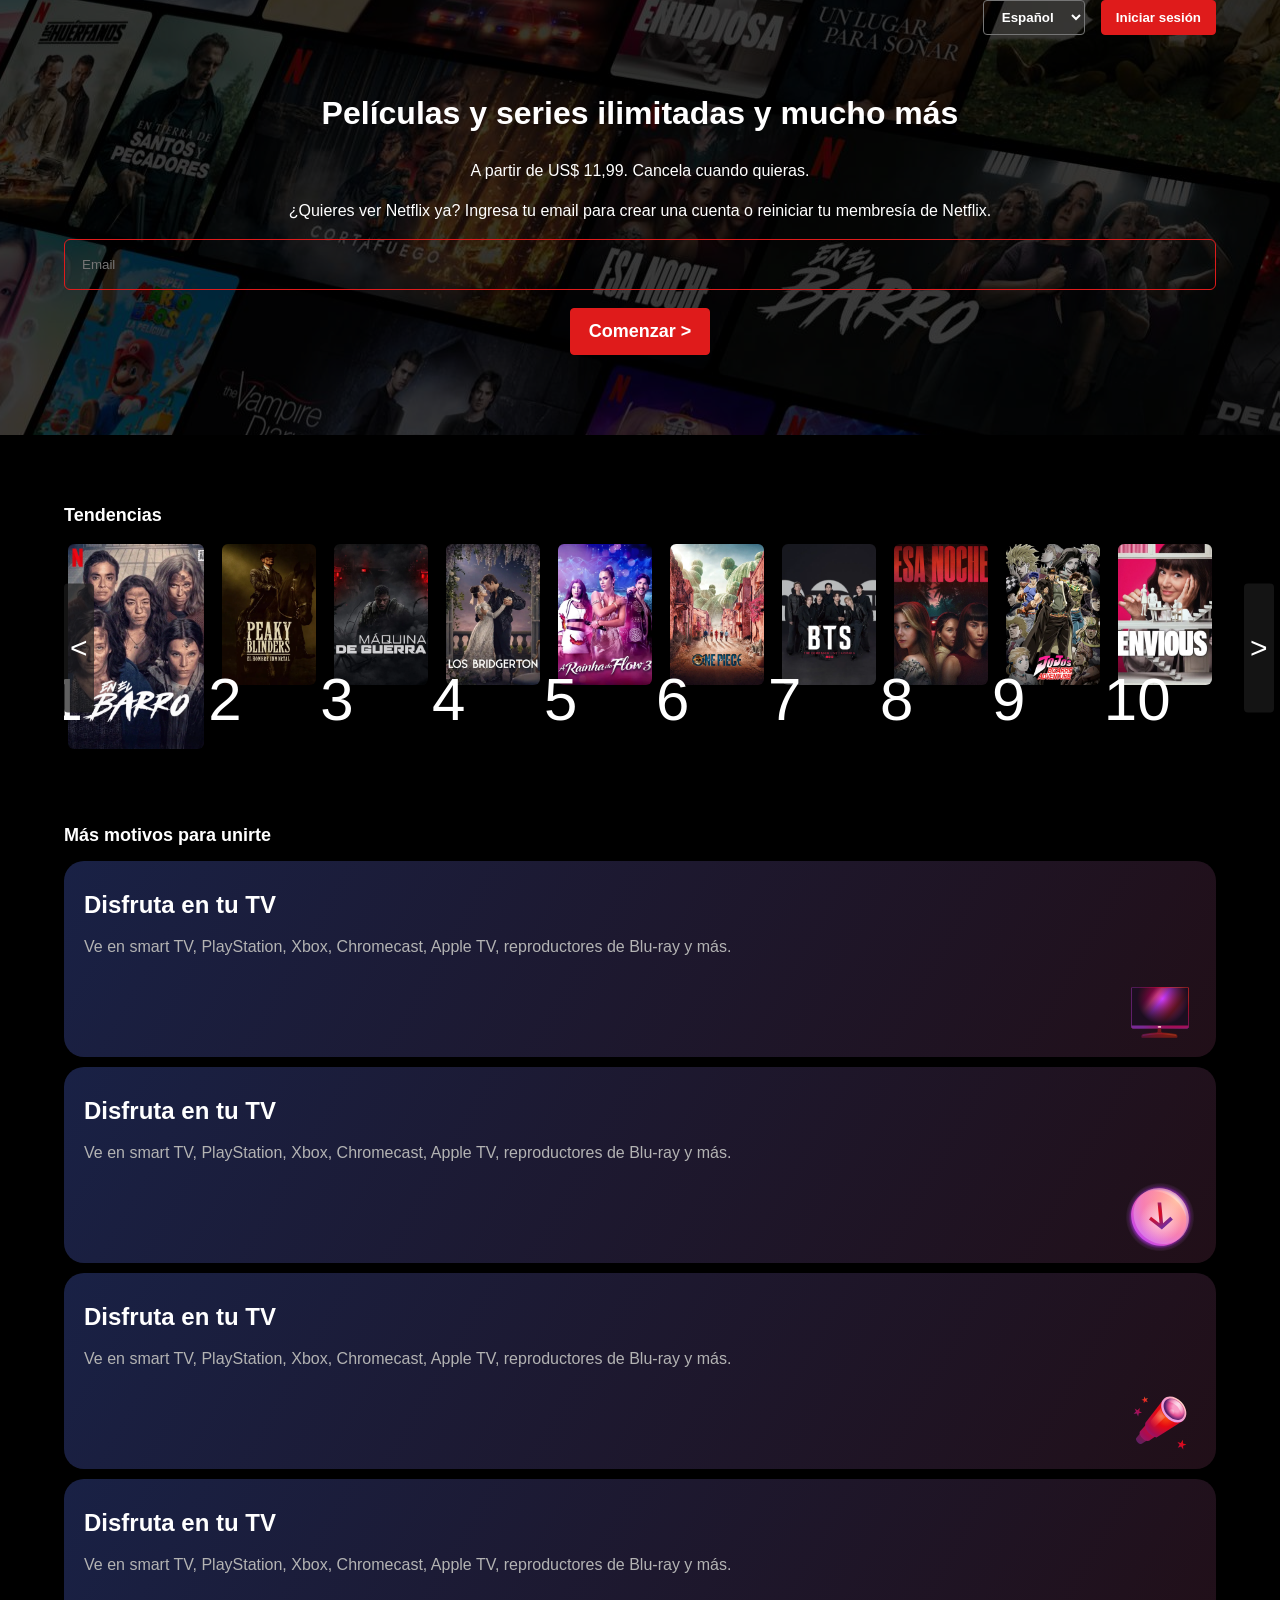
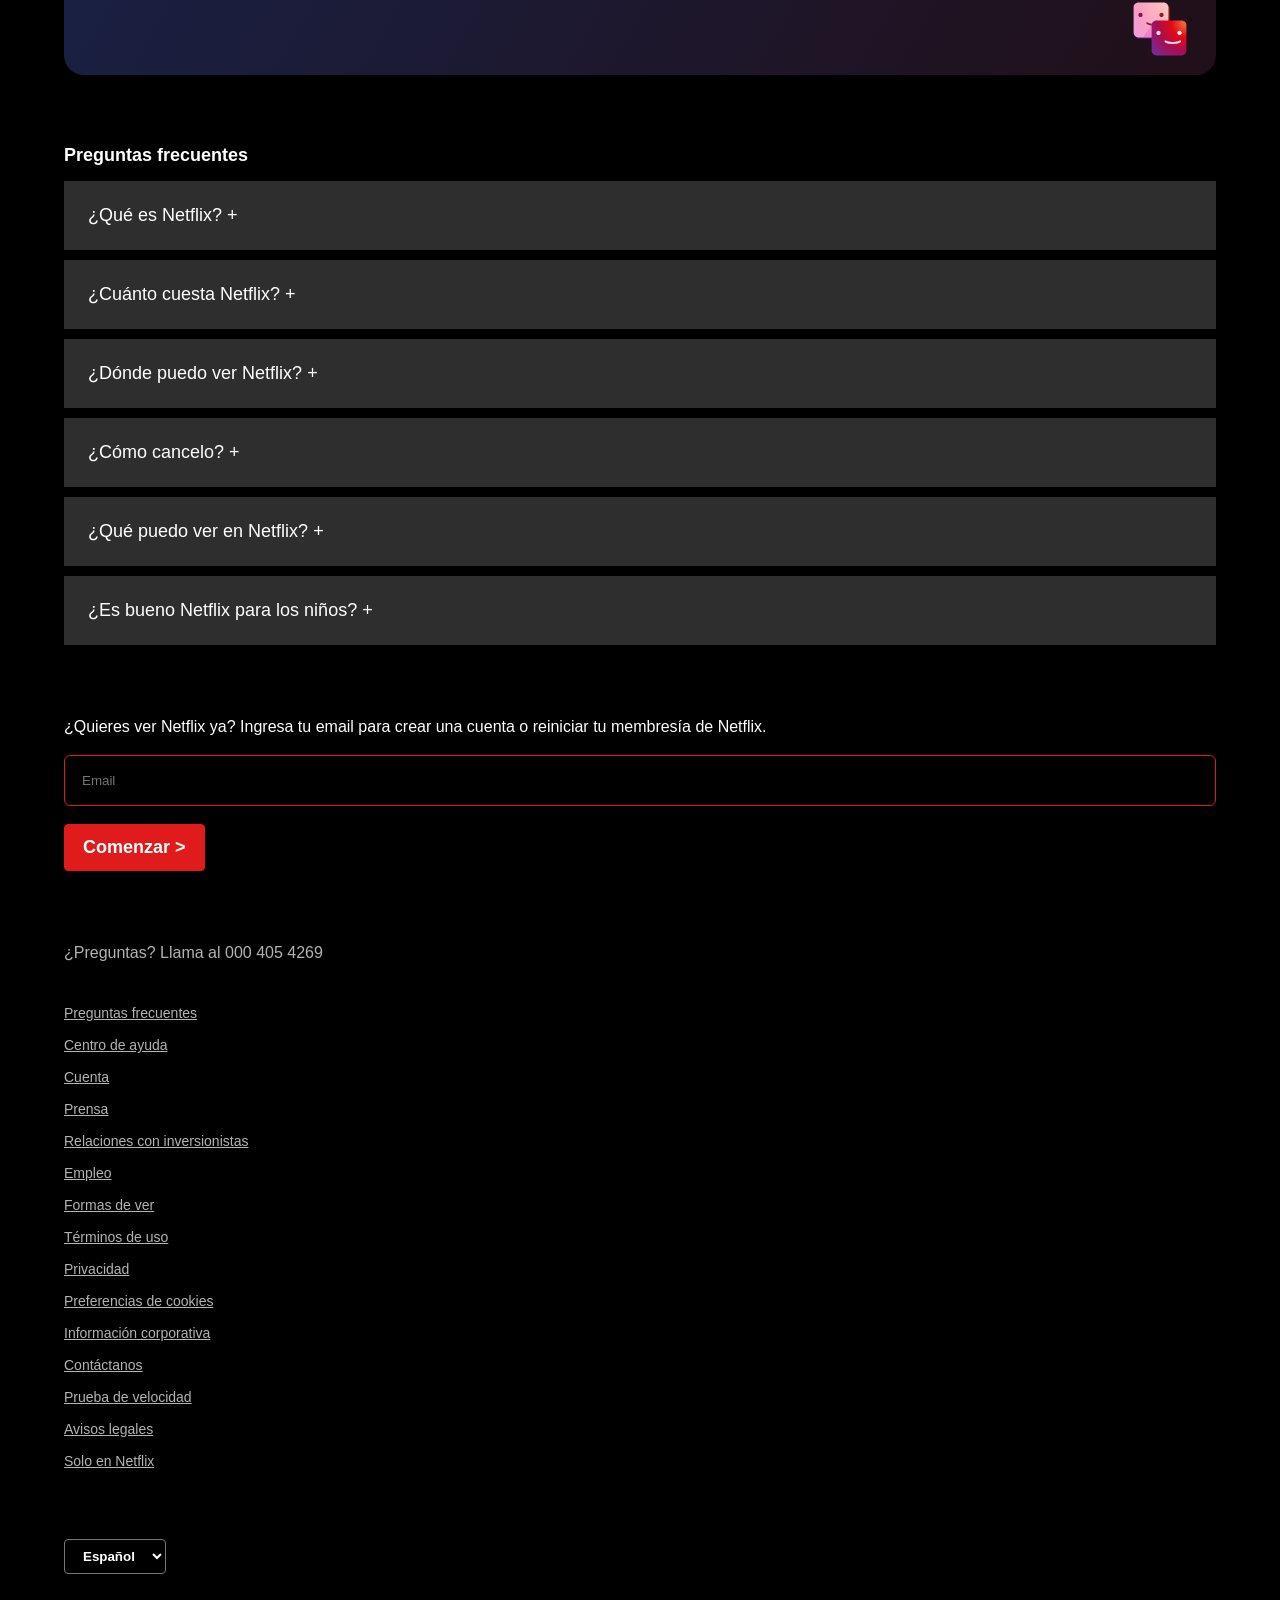
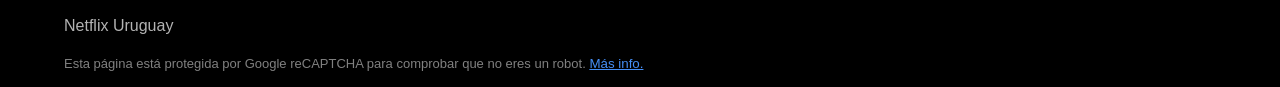
==== commit 15d9c1ac: "Add footer" ====
--- a/index.html
+++ b/index.html
@@ -16,7 +16,7 @@
             </div>
             <ul class="header__nav">
               <li>
-                <select name="" id="">
+                <select class="header__languages" name="" id="">
                   <option value="">Español</option>
                   <option value="">English</option>
                 </select>
@@ -893,6 +893,42 @@
       </section>
     </main>
 
-    <footer></footer>
+    <footer class="footer container margin-top">
+      <p class="footer__title">
+        ¿Preguntas? Llama al <span>000 405 4269</span>
+      </p>
+
+      <ul class="footer__list">
+        <li class="footer__item"><a href="#">Preguntas frecuentes</a></li>
+        <li class="footer__item"><a href="#">Centro de ayuda</a></li>
+        <li class="footer__item"><a href="#">Cuenta</a></li>
+        <li class="footer__item"><a href="#">Prensa</a></li>
+        <li class="footer__item">
+          <a href="#">Relaciones con inversionistas</a>
+        </li>
+        <li class="footer__item"><a href="#">Empleo</a></li>
+        <li class="footer__item"><a href="#">Formas de ver</a></li>
+        <li class="footer__item"><a href="#">Términos de uso</a></li>
+        <li class="footer__item"><a href="#">Privacidad</a></li>
+        <li class="footer__item"><a href="#">Preferencias de cookies</a></li>
+        <li class="footer__item"><a href="#">Información corporativa</a></li>
+        <li class="footer__item"><a href="#">Contáctanos</a></li>
+        <li class="footer__item"><a href="#">Prueba de velocidad</a></li>
+        <li class="footer__item"><a href="#">Avisos legales</a></li>
+        <li class="footer__item"><a href="#">Solo en Netflix</a></li>
+      </ul>
+
+      <select class="header__languages margin-top" name="" id="">
+        <option value="">Español</option>
+        <option value="">English</option>
+      </select>
+
+      <p class="footer__tag">Netflix Uruguay</p>
+
+      <p class="footer__copyright">
+        Esta página está protegida por Google reCAPTCHA para comprobar que no
+        eres un robot. <button>Más info.</button>
+      </p>
+    </footer>
   </body>
 </html>
--- a/css/styles.css
+++ b/css/styles.css
@@ -1,13 +1,16 @@
 :root {
   --white: #fff;
   --black: #000;
+  --overlay: rgba(0, 0, 0, 0.7);
   --gradiant-1: #192145;
   --gradiant-2: #210f18;
   --question: #2e2e2e;
   --benefits-paragraph: #b3b3b3;
-  --overlay: rgba(0, 0, 0, 0.7);
   --principalColor: #df1b1b;
   --background-arrows: rgba(29, 29, 29, 0.7);
+  --footer: #b3b3b3;
+  --footer-copyright: #808080;
+  --footer-copyright-button: #458ef5;
 }
 
 html {
@@ -56,19 +59,19 @@
 .btn {
   background-color: var(--principalColor);
   border: 1px solid var(--principalColor);
+  color: inherit;
 }
 
 .btn,
-.header__nav select {
+.header__languages {
   border-radius: 0.4rem;
   padding: 0.8rem 1.4rem;
-  color: inherit;
   font-weight: bold;
   cursor: pointer;
 }
 
 .margin-top {
-  margin-top: 6rem;
+  margin-top: 7rem;
 }
 
 /* Header */
@@ -99,12 +102,13 @@
 }
 
 .header__nav .btn,
-.header__nav select {
+.header__languages {
   height: 3.5rem;
 }
 
-.header__nav select {
+.header__languages {
   background-color: transparent;
+  color: inherit;
 }
 
 .header__info {
@@ -120,7 +124,7 @@
   display: flex;
   justify-content: center;
   flex-direction: column;
-  gap: 2rem;
+  gap: 1.8rem;
 }
 
 .header__form input {
@@ -242,3 +246,41 @@
 .question__title::after {
   content: " +";
 }
+
+/* Footer */
+
+.footer__title,
+.footer__item a,
+.footer__tag {
+  color: var(--footer);
+}
+
+.footer__title {
+  margin-bottom: 4rem;
+}
+
+.footer__list {
+  display: grid;
+  gap: 1.6rem;
+}
+
+.footer__item a {
+  font-size: 1.4rem;
+}
+
+.footer__tag {
+  margin-top: 4rem;
+}
+
+.footer__copyright {
+  font-size: 1.3rem;
+  color: var(--footer-copyright);
+}
+
+.footer__copyright button {
+  text-decoration: underline;
+  color: var(--footer-copyright-button);
+  background-color: transparent;
+  border: none;
+  padding: 0;
+}
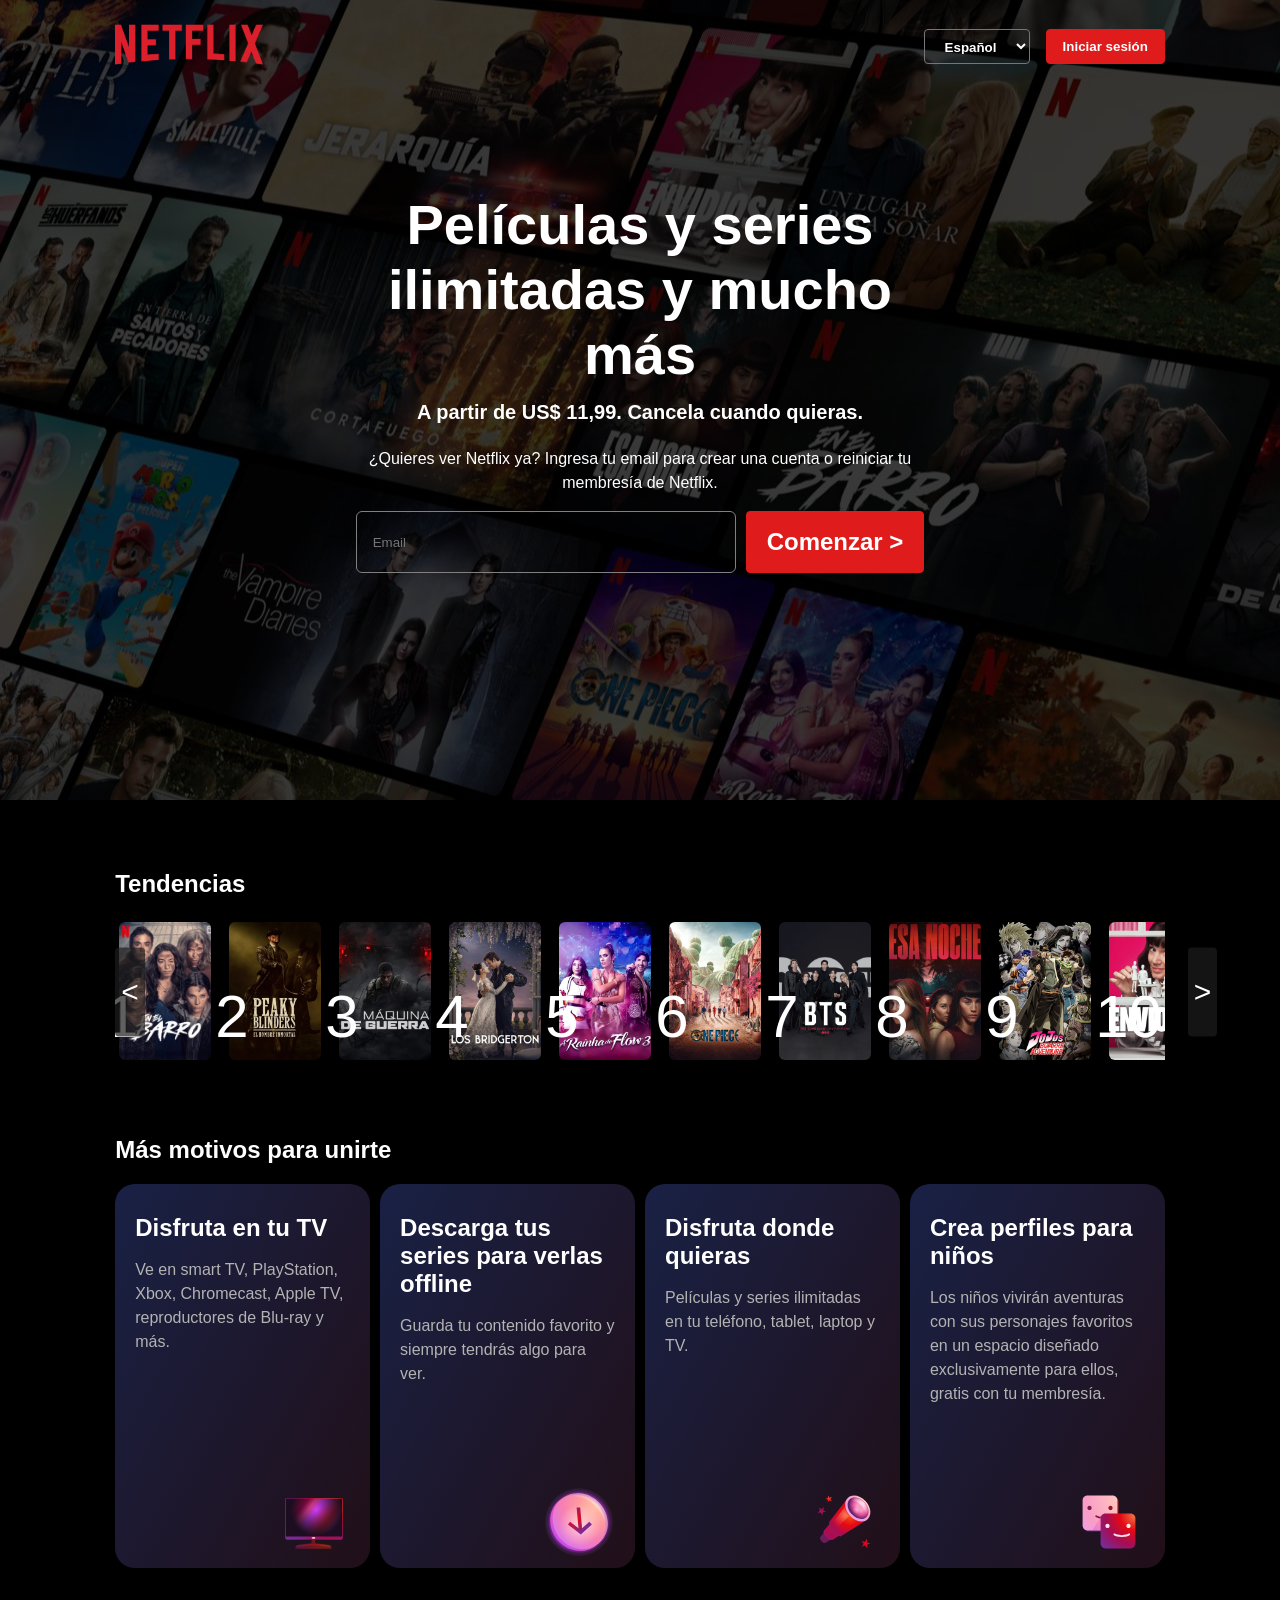
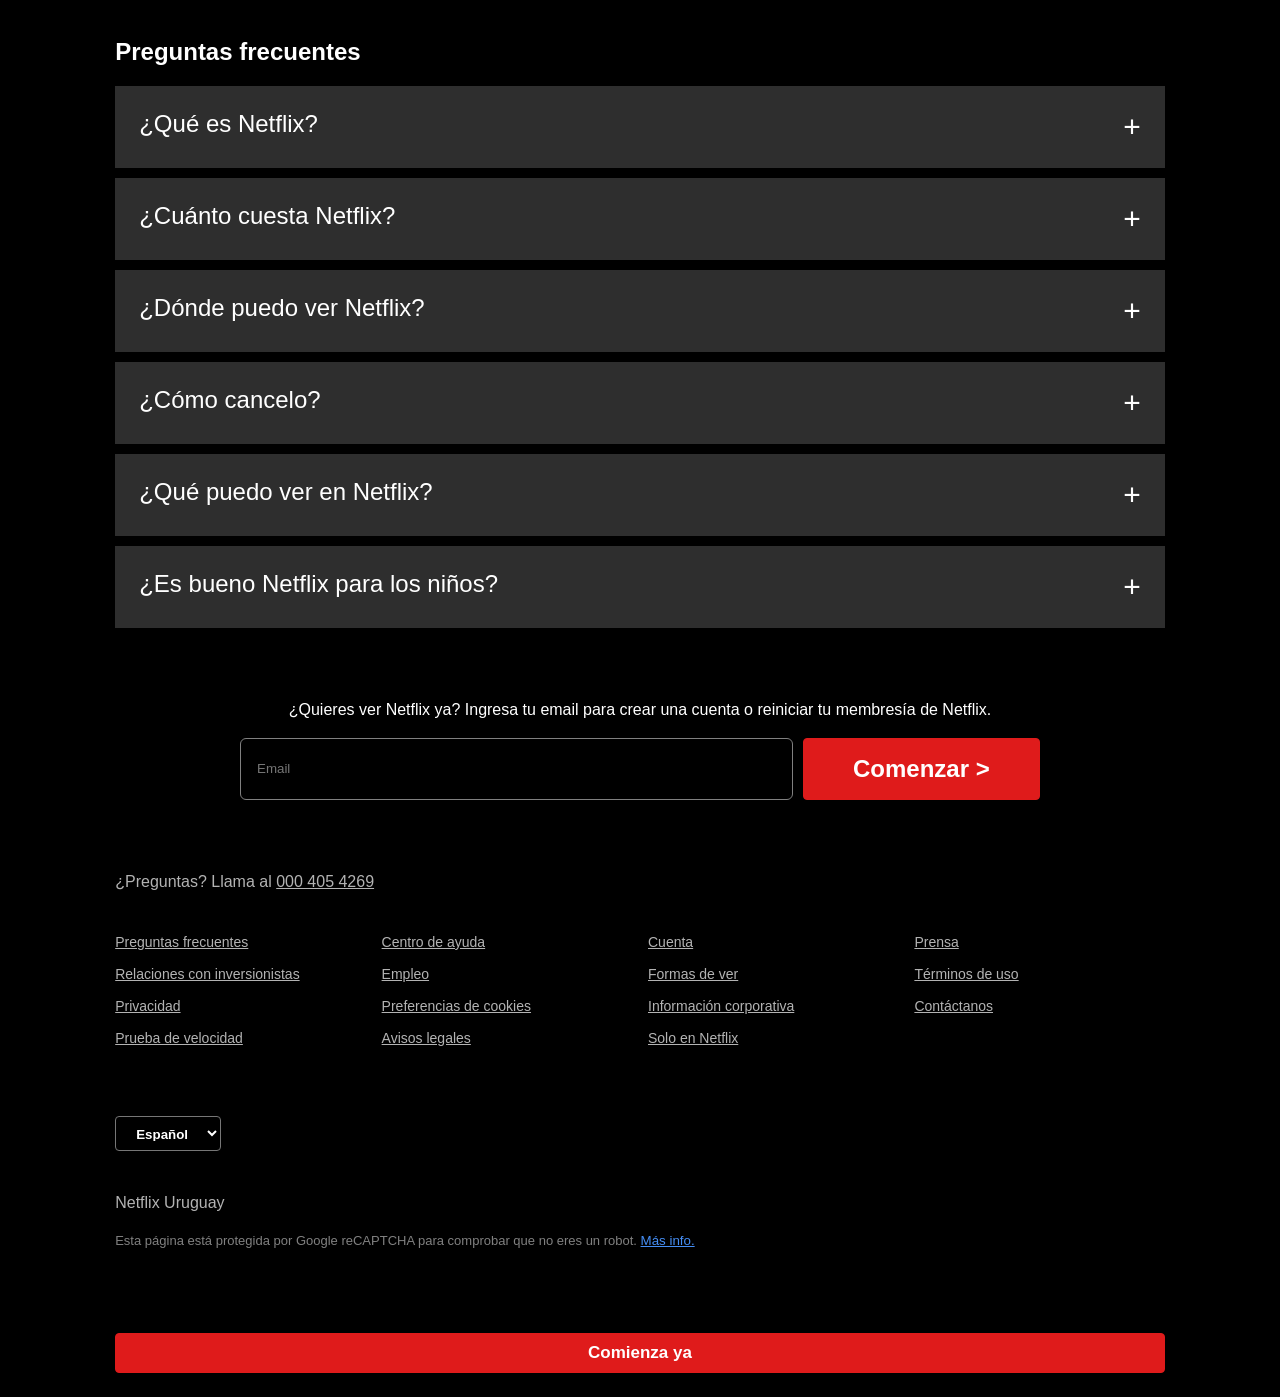
==== commit a12e1f22: "Add login page" ====
--- a/index.html
+++ b/index.html
@@ -5,6 +5,8 @@
     <meta name="viewport" content="width=device-width, initial-scale=1.0" />
     <title>Netflix Uruguay: Ve series online, ve películas online</title>
     <link rel="stylesheet" href="css/styles.css" />
+    <link rel="stylesheet" href="css/base.css" />
+    <link rel="icon" href="imgs/icon.svg" />
   </head>
   <body>
     <header class="header">
@@ -12,7 +14,7 @@
         <div class="container">
           <section class="header__bar">
             <div class="header__logo">
-              <img src="./imgs/logo.svg" alt="" />
+              <img src="./imgs/logo.webp" alt="" />
             </div>
             <ul class="header__nav">
               <li>
@@ -22,7 +24,7 @@
                 </select>
               </li>
               <li>
-                <button class="btn">Iniciar sesión</button>
+                <button class="btn" id="login">Iniciar sesión</button>
               </li>
             </ul>
           </section>
@@ -40,7 +42,7 @@
             </p>
             <form class="header__form">
               <input type="email" placeholder="Email" />
-              <button class="btn">Comenzar ></button>
+              <button class="btn btn-comenzar">Comenzar ></button>
             </form>
           </section>
         </div>
@@ -58,7 +60,8 @@
                 class="trend__img"
                 src="/imgs/1-en-el-barro.webp"
                 alt="En el barro banner"
-              /><span class="trend__num">1</span>
+              />
+              <span class="trend__num">1</span>
             </article>
             <!--.Article-->
             <article class="trend__article">
@@ -270,10 +273,11 @@
           </article>
           <!--.Article-->
           <article class="benefits__benefit">
-            <h3 class="benefits__title">Disfruta en tu TV</h3>
+            <h3 class="benefits__title">
+              Descarga tus series para verlas offline
+            </h3>
             <p class="benefits__info">
-              Ve en smart TV, PlayStation, Xbox, Chromecast, Apple TV,
-              reproductores de Blu-ray y más.
+              Guarda tu contenido favorito y siempre tendrás algo para ver.
             </p>
             <svg width="72" height="72" viewBox="0 0 72 72" fill="none">
               <g id="download-core-small">
@@ -416,10 +420,9 @@
           </article>
           <!--.Article-->
           <article class="benefits__benefit">
-            <h3 class="benefits__title">Disfruta en tu TV</h3>
+            <h3 class="benefits__title">Disfruta donde quieras</h3>
             <p class="benefits__info">
-              Ve en smart TV, PlayStation, Xbox, Chromecast, Apple TV,
-              reproductores de Blu-ray y más.
+              Películas y series ilimitadas en tu teléfono, tablet, laptop y TV.
             </p>
             <svg width="72" height="72" viewBox="0 0 72 72" fill="none">
               <g id="telescope-core-small">
@@ -590,10 +593,11 @@
           </article>
           <!--.Article-->
           <article class="benefits__benefit">
-            <h3 class="benefits__title">Disfruta en tu TV</h3>
+            <h3 class="benefits__title">Crea perfiles para niños</h3>
             <p class="benefits__info">
-              Ve en smart TV, PlayStation, Xbox, Chromecast, Apple TV,
-              reproductores de Blu-ray y más.
+              Los niños vivirán aventuras con sus personajes favoritos en un
+              espacio diseñado exclusivamente para ellos, gratis con tu
+              membresía.
             </p>
             <svg width="72" height="72" viewBox="0 0 72 72" fill="none">
               <g id="profiles-core-small">
@@ -881,13 +885,13 @@
         </ul>
 
         <div class="margin-top">
-          <p>
+          <p class="questions__info">
             ¿Quieres ver Netflix ya? Ingresa tu email para crear una cuenta o
             reiniciar tu membresía de Netflix.
           </p>
           <form class="header__form">
             <input type="email" placeholder="Email" />
-            <button class="btn">Comenzar ></button>
+            <button class="btn btn-comenzar">Comenzar ></button>
           </form>
         </div>
       </section>
@@ -895,7 +899,7 @@
 
     <footer class="footer container margin-top">
       <p class="footer__title">
-        ¿Preguntas? Llama al <span>000 405 4269</span>
+        ¿Preguntas? Llama al <a href="#" class="footer__num">000 405 4269</a>
       </p>
 
       <ul class="footer__list">
@@ -929,6 +933,10 @@
         Esta página está protegida por Google reCAPTCHA para comprobar que no
         eres un robot. <button>Más info.</button>
       </p>
+
+      <button class="btn margin-top">Comienza ya</button>
     </footer>
+
+    <script src="index.js"></script>
   </body>
 </html>
--- a/css/styles.css
+++ b/css/styles.css
@@ -1,77 +1,5 @@
-:root {
-  --white: #fff;
-  --black: #000;
-  --overlay: rgba(0, 0, 0, 0.7);
-  --gradiant-1: #192145;
-  --gradiant-2: #210f18;
-  --question: #2e2e2e;
-  --benefits-paragraph: #b3b3b3;
-  --principalColor: #df1b1b;
-  --background-arrows: rgba(29, 29, 29, 0.7);
-  --footer: #b3b3b3;
-  --footer-copyright: #808080;
-  --footer-copyright-button: #458ef5;
-}
-
-html {
-  font-size: 62.5%; /* 1rem = 10px */
-  box-sizing: border-box;
-}
-
-* {
-  box-sizing: inherit;
-}
-
 body {
-  margin: 0;
-  padding: 0;
-  color: var(--white);
   background-color: var(--black);
-  font-family: Arial, Helvetica, sans-serif;
-}
-
-h2 {
-  font-size: 1.8rem;
-}
-
-img {
-  max-width: 100%;
-}
-
-p {
-  font-size: 1.6rem;
-  line-height: 1.5;
-}
-
-ul {
-  padding: 0;
-  margin: 0;
-  list-style: none;
-}
-
-/* Utilities */
-.container {
-  max-width: 140rem;
-  width: 90%;
-  margin: 0 auto;
-}
-
-.btn {
-  background-color: var(--principalColor);
-  border: 1px solid var(--principalColor);
-  color: inherit;
-}
-
-.btn,
-.header__languages {
-  border-radius: 0.4rem;
-  padding: 0.8rem 1.4rem;
-  font-weight: bold;
-  cursor: pointer;
-}
-
-.margin-top {
-  margin-top: 7rem;
 }
 
 /* Header */
@@ -84,12 +12,14 @@
 .header__overlay {
   background-color: var(--overlay);
   padding-bottom: 8rem;
+  height: 60rem;
 }
 
 .header__bar {
   display: flex;
   justify-content: space-between;
   align-items: center;
+  padding: 1rem 0;
 }
 
 .header__logo {
@@ -113,32 +43,37 @@
 
 .header__info {
   text-align: center;
-  margin-top: 6rem;
+  margin: 10rem auto 0;
 }
 
 .header__title {
   font-size: 3.2rem;
+  margin-bottom: 0;
+}
+
+.header__price {
+  margin-top: 1rem;
 }
 
 .header__form {
   display: flex;
   justify-content: center;
   flex-direction: column;
-  gap: 1.8rem;
+  column-gap: 1rem;
+  row-gap: 1.4rem;
 }
 
 .header__form input {
-  border: 1px solid var(--principalColor);
+  border: 1px solid var(--footer-copyright);
   border-radius: 0.6rem;
   background-color: transparent;
-  padding: 1.7rem;
+  padding: 1.6rem;
   color: inherit;
 }
 
 .header__form button {
   align-self: center;
   font-size: 1.8rem;
-  padding: 1.2rem 1.8rem;
 }
 
 /* Tendencias */
@@ -209,10 +144,11 @@
 
 .benefits__benefit svg {
   align-self: flex-end;
+  margin-top: auto;
 }
 
 .benefits__title {
-  font-size: 2.4rem;
+  font-size: 2rem;
   margin: 2rem 0 0 0;
 }
 .benefits__info {
@@ -232,26 +168,48 @@
 
 .questions__item {
   background-color: var(--question);
+  transition: 0.2s ease;
+}
+
+.questions__item:hover {
+  background-color: var(--question-hover);
 }
 
 .question {
   padding: 2.4rem;
+  cursor: pointer;
+}
+
+.question p {
+  font-size: 1.8rem;
 }
 
 .question__title {
   font-size: 1.8rem;
   list-style: none;
+  display: flex;
+  justify-content: space-between;
 }
 
 .question__title::after {
   content: " +";
+  margin-left: 4rem;
+  font-size: 3rem;
+}
+
+.question[open] .question__title::after {
+  content: " x";
 }
 
 /* Footer */
+.footer__num {
+  text-decoration: underline;
+}
 
 .footer__title,
 .footer__item a,
-.footer__tag {
+.footer__tag,
+.footer__num {
   color: var(--footer);
 }
 
@@ -284,3 +242,148 @@
   border: none;
   padding: 0;
 }
+
+.footer .btn {
+  width: 100%;
+  font-size: 1.7rem;
+  margin-bottom: 2.4rem;
+}
+
+@media (min-width: 600px) {
+  .header__form {
+    flex-direction: row;
+  }
+
+  .header__form input {
+    min-width: 25.4rem;
+  }
+
+  /* Questions */
+  .footer__list {
+    grid-template-columns: repeat(2, 1fr);
+  }
+
+  .questions .header__form input {
+    flex-basis: 70%;
+  }
+
+  .questions .header__form button {
+    flex-basis: 30%;
+  }
+
+  .questions__info {
+    text-align: center;
+  }
+}
+
+@media (min-width: 960px) {
+  .header__info {
+    margin-top: 10rem;
+    max-width: 60rem;
+  }
+
+  .header__title {
+    font-size: 4rem;
+  }
+
+  .header__overlay {
+    height: 70rem;
+  }
+
+  .header__form input {
+    min-width: 34rem;
+  }
+
+  /* Trend */
+  .trend__article div {
+    min-height: 19rem;
+    object-fit: cover;
+  }
+
+  /* Benefits */
+  .benefits__container {
+    grid-template-columns: repeat(2, 1fr);
+  }
+
+  /* Questions */
+  .footer__list {
+    grid-template-columns: repeat(3, 1fr);
+  }
+
+  .question p {
+    font-size: 2.4rem;
+  }
+
+  .question__title {
+    font-size: 2.4rem;
+  }
+
+  .questions .header__form {
+    margin: 0 auto;
+    max-width: 64rem;
+  }
+}
+
+@media (min-width: 1280px) {
+  /* Header */
+  .header__form input {
+    min-width: 38rem;
+  }
+
+  .header__form button {
+    font-size: 2.4rem;
+  }
+
+  .header__overlay {
+    height: 80rem;
+  }
+
+  .header__title {
+    font-size: 5.6rem;
+  }
+
+  .header__price {
+    font-size: 2rem;
+    font-weight: 600;
+  }
+
+  /* Benefits */
+  .benefits__container {
+    grid-template-columns: repeat(4, 1fr);
+  }
+
+  .benefits__title {
+    font-size: 2.4rem;
+  }
+
+  .benefits__info {
+    margin-bottom: 8rem;
+  }
+
+  /* Questions */
+
+  .questions .header__form {
+    margin: 0 auto;
+    max-width: 80rem;
+  }
+
+  /* Footer */
+  .footer__list {
+    grid-template-columns: repeat(4, 1fr);
+  }
+}
+
+@media (min-width: 1690px) {
+  .header__overlay {
+    height: 100vh;
+  }
+
+  .header__info {
+    margin-top: 20rem;
+  }
+
+  .header__title {
+    font-size: 6rem;
+    font-weight: 900;
+  }
+}
--- a/css/base.css
+++ b/css/base.css
@@ -0,0 +1,120 @@
+:root {
+  --white: #fff;
+  --black: #000;
+  --overlay: rgba(0, 0, 0, 0.7);
+  --gradiant-1: #192145;
+  --gradiant-2: #210f18;
+  --question: #2e2e2e;
+  --question-hover: #424242;
+  --benefits-paragraph: #b3b3b3;
+  --principalColor: #df1b1b;
+  --principalColor-hover: #bd1818;
+  --background-arrows: rgba(29, 29, 29, 0.7);
+  --footer: #b3b3b3;
+  --footer-copyright: #808080;
+  --footer-copyright-button: #458ef5;
+}
+
+html {
+  font-size: 62.5%; /* 1rem = 10px */
+  box-sizing: border-box;
+}
+
+* {
+  box-sizing: inherit;
+}
+
+body {
+  margin: 0;
+  padding: 0;
+  color: var(--white);
+
+  font-family: Arial, Helvetica, sans-serif;
+}
+
+h2 {
+  font-size: 1.8rem;
+}
+
+img {
+  max-width: 100%;
+}
+
+option {
+  color: var(--black);
+}
+
+p {
+  font-size: 1.6rem;
+  line-height: 1.5;
+}
+
+ul {
+  padding: 0;
+  margin: 0;
+  list-style: none;
+}
+
+/* Utilities */
+.container {
+  max-width: 140rem;
+  width: 90%;
+  margin: 0 auto;
+}
+
+.btn {
+  background-color: var(--principalColor);
+  border: 1px solid var(--principalColor);
+  color: inherit;
+  transition: 0.4s ease;
+}
+.btn:hover {
+  background-color: var(--principalColor-hover);
+  border-color: var(--principalColor-hover);
+}
+
+.btn,
+.header__languages {
+  border-radius: 0.4rem;
+  padding: 0.9rem 1.6rem;
+  font-weight: bold;
+  cursor: pointer;
+}
+
+.btn-comenzar {
+  padding: 1.6rem 2rem;
+}
+
+.margin-top {
+  margin-top: 7rem;
+}
+
+/* Header */
+
+@media (min-width: 960px) {
+  h2 {
+    font-size: 2.4rem;
+  }
+
+  /* Utilities */
+  .container {
+    width: 87%;
+  }
+
+  /* Header */
+  .header__logo {
+    min-width: 14.8rem;
+  }
+}
+
+@media (min-width: 1280px) {
+  .container {
+    max-width: 82%;
+  }
+}
+
+@media (min-width: 1690px) {
+  .container {
+    max-width: 120rem;
+  }
+}
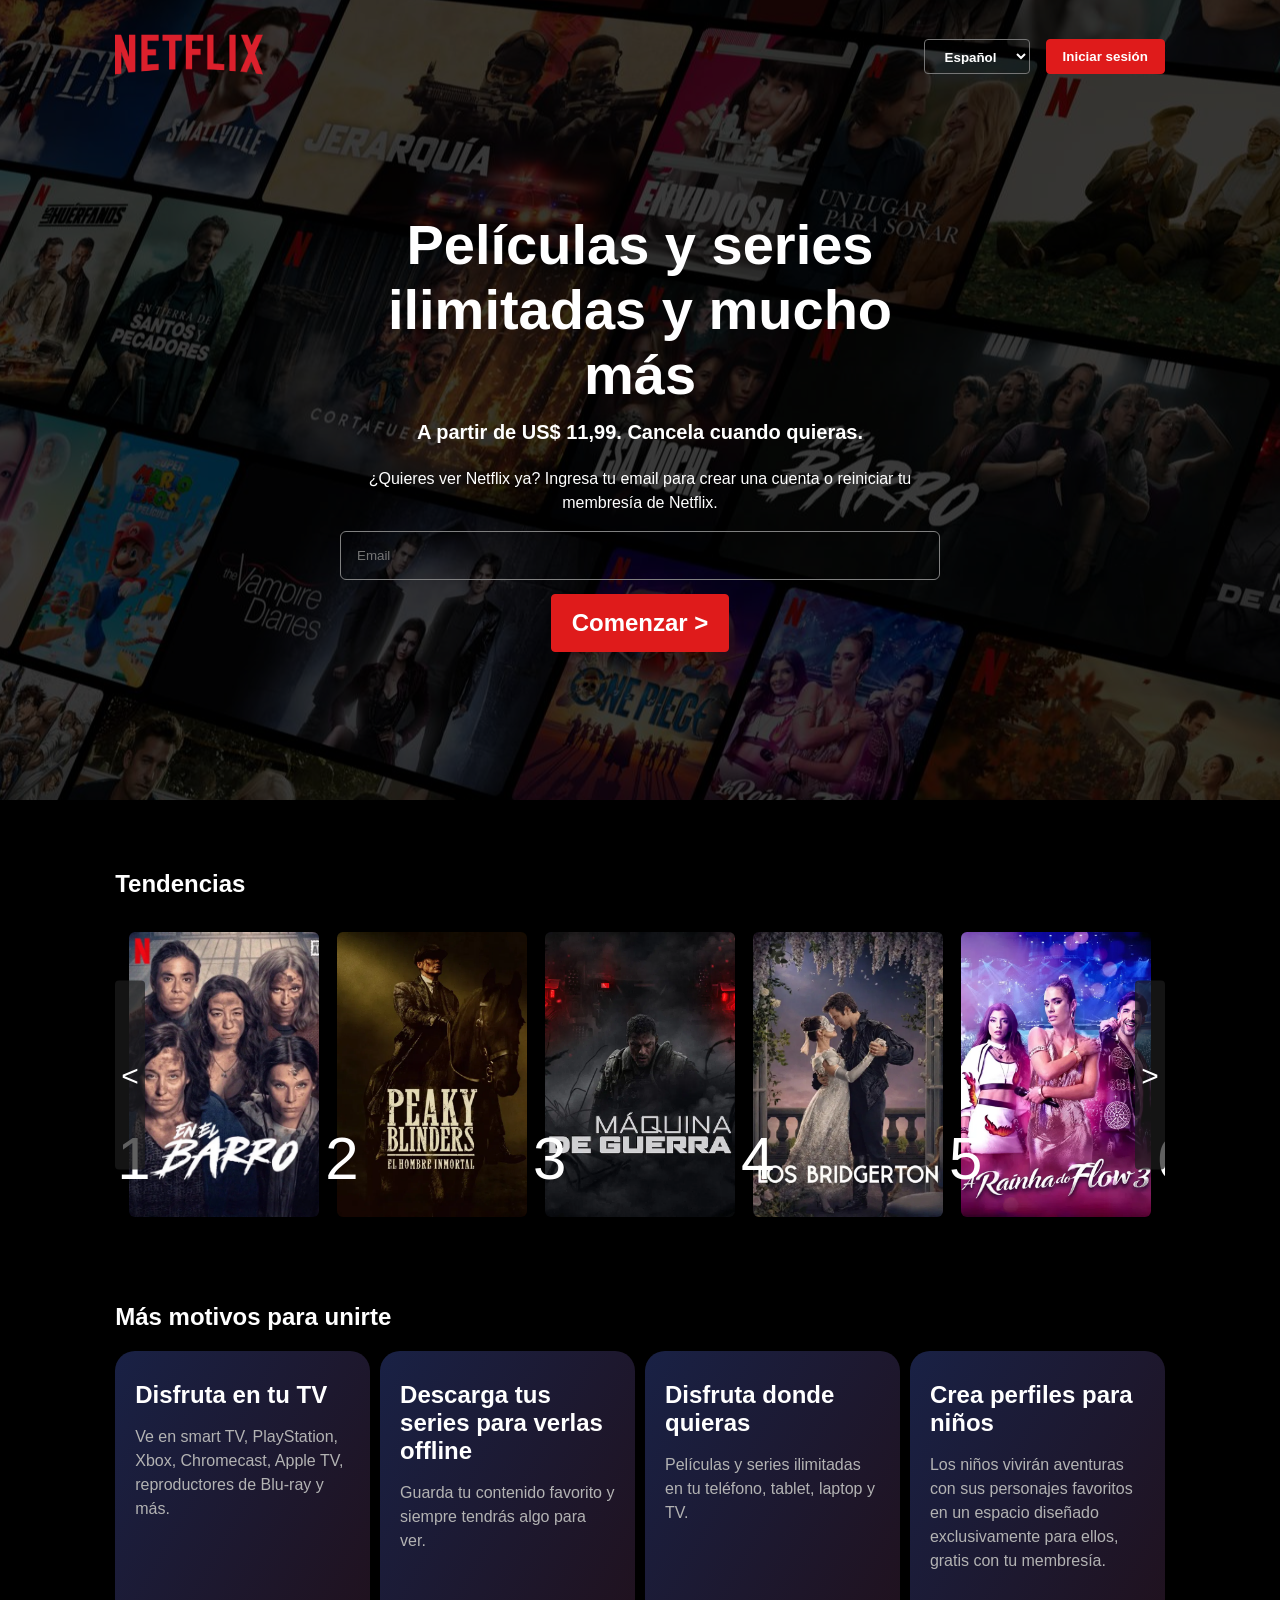
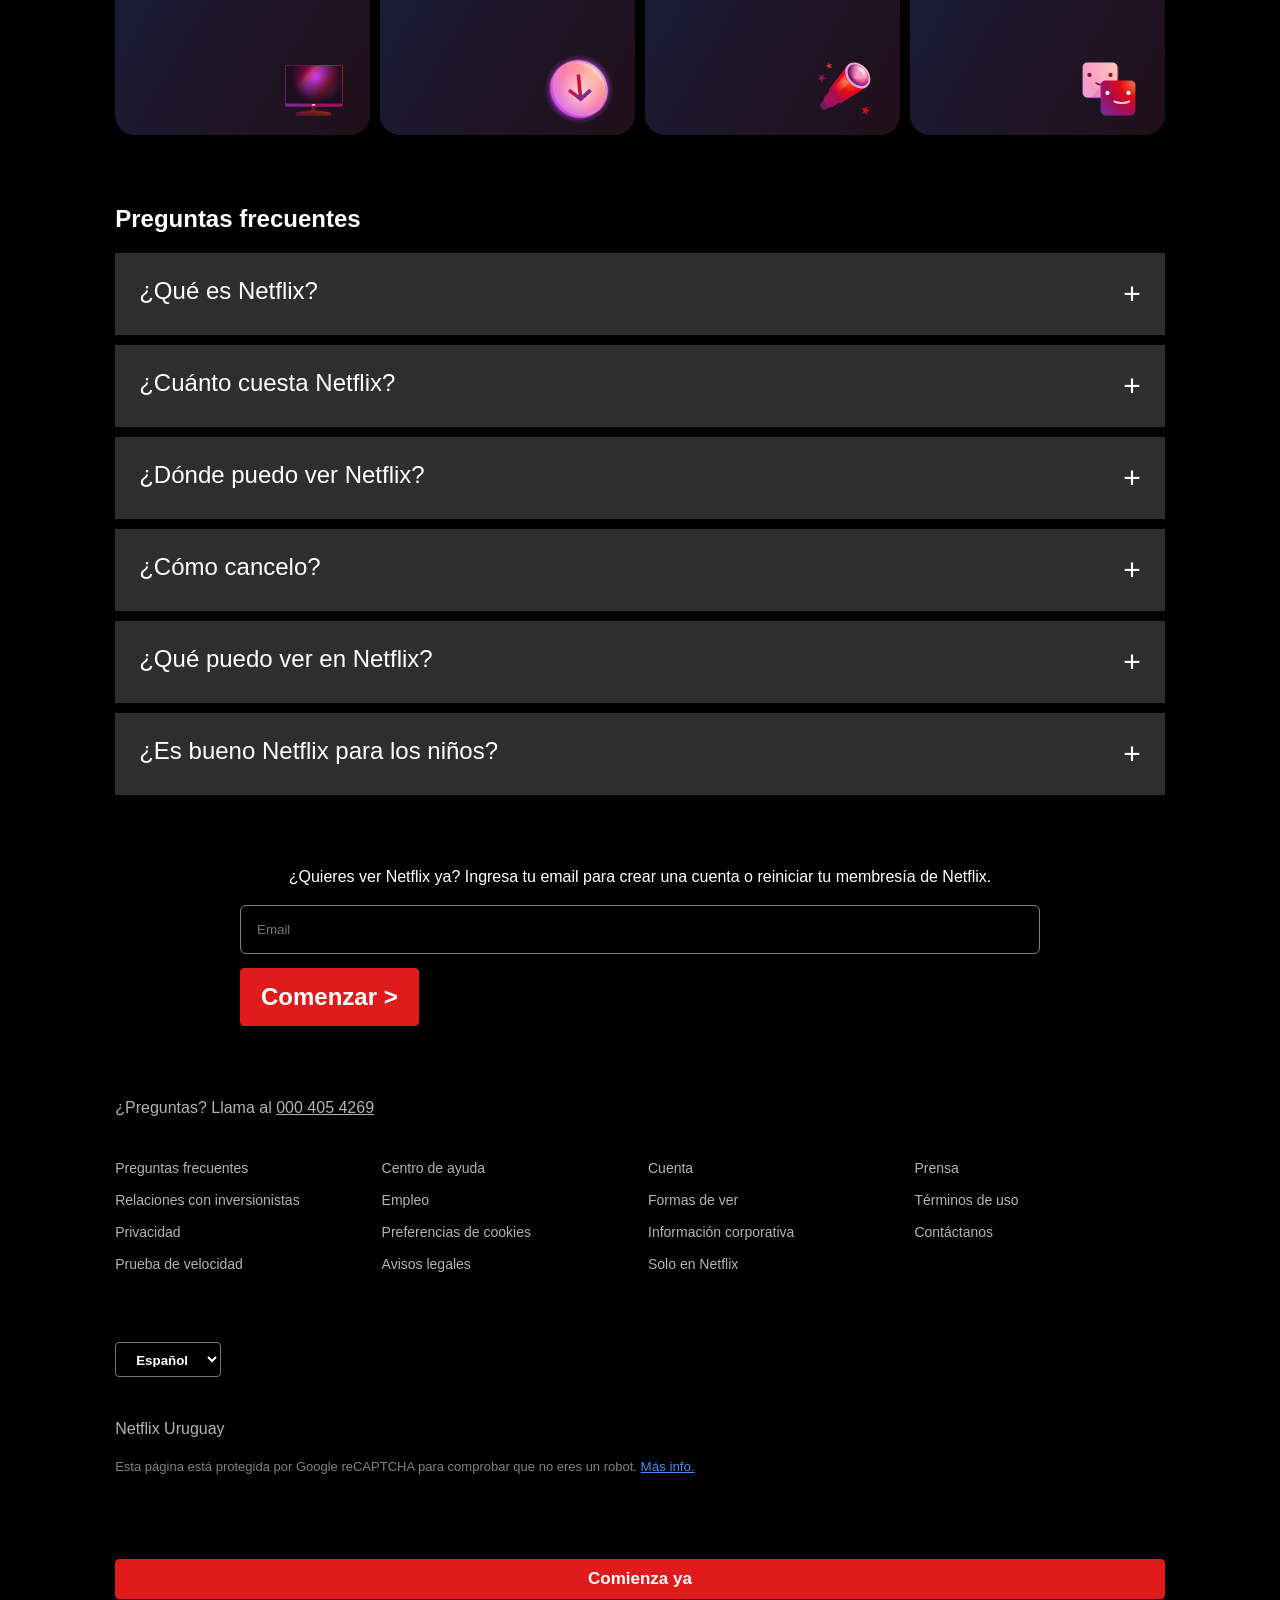
==== commit c1da78f8: "Add carrousel" ====
--- a/index.html
+++ b/index.html
@@ -137,8 +137,12 @@
             </article>
             <!--.Article-->
           </div>
-          <button class="trend__arrow trend__arrow--right">></button>
-          <button class="trend__arrow trend__arrow--left"><</button>
+          <button class="trend__arrow trend__arrow--right" id="trend-next">
+            >
+          </button>
+          <button class="trend__arrow trend__arrow--left" id="trend-next">
+            <
+          </button>
         </div>
       </section>
 
--- a/css/styles.css
+++ b/css/styles.css
@@ -22,10 +22,6 @@
   padding: 1rem 0;
 }
 
-.header__logo {
-  max-width: 10.8rem;
-}
-
 .header__nav {
   display: flex;
   gap: 1.6rem;
@@ -36,11 +32,6 @@
   height: 3.5rem;
 }
 
-.header__languages {
-  background-color: transparent;
-  color: inherit;
-}
-
 .header__info {
   text-align: center;
   margin: 10rem auto 0;
@@ -53,14 +44,6 @@
 
 .header__price {
   margin-top: 1rem;
-}
-
-.header__form {
-  display: flex;
-  justify-content: center;
-  flex-direction: column;
-  column-gap: 1rem;
-  row-gap: 1.4rem;
 }
 
 .header__form input {
@@ -77,15 +60,30 @@
 }
 
 /* Tendencias */
-.trend__container {
-  display: flex;
-  gap: 1rem;
+
+.trend__carrousel {
   overflow: hidden;
 }
 
 .trend__carrousel,
 .trend__article {
   position: relative;
+}
+
+.trend__container {
+  display: flex;
+  gap: 1rem;
+  padding: 1rem 0 1rem 1rem;
+}
+
+.trend__article {
+  flex: 0 0 calc(20% - 1rem);
+  min-width: calc(20% - 1rem);
+  cursor: pointer;
+  transition: 0.3s ease;
+}
+.trend__article:hover {
+  transform: scale(1.1);
 }
 
 .trend__img {
@@ -96,7 +94,7 @@
 
 .trend__num {
   position: absolute;
-  left: -10%;
+  left: -4%;
   bottom: 10%;
 
   font-size: 6rem;
@@ -116,11 +114,11 @@
 }
 
 .trend__arrow--left {
+  left: 0;
 }
 
 .trend__arrow--right {
-  right: -5%;
-  z-index: 100;
+  right: 0;
 }
 
 /* Benefits */
@@ -213,15 +211,6 @@
   color: var(--footer);
 }
 
-.footer__title {
-  margin-bottom: 4rem;
-}
-
-.footer__list {
-  display: grid;
-  gap: 1.6rem;
-}
-
 .footer__item a {
   font-size: 1.4rem;
 }
--- a/css/base.css
+++ b/css/base.css
@@ -2,8 +2,11 @@
   --white: #fff;
   --black: #000;
   --overlay: rgba(0, 0, 0, 0.7);
+  --input: rgba(0, 0, 0, 0.4);
+  --border-bottom: rgba(109, 109, 109, 0.4);
   --gradiant-1: #192145;
   --gradiant-2: #210f18;
+  --gradiant-login: #421417;
   --question: #2e2e2e;
   --question-hover: #424242;
   --benefits-paragraph: #b3b3b3;
@@ -13,6 +16,9 @@
   --footer: #b3b3b3;
   --footer-copyright: #808080;
   --footer-copyright-button: #458ef5;
+  --paragraph: #ffffffb3;
+  --login-main--footer: #ffffff80;
+  --login-footer: #161616;
 }
 
 html {
@@ -30,6 +36,10 @@
   color: var(--white);
 
   font-family: Arial, Helvetica, sans-serif;
+}
+
+a {
+  text-decoration: none;
 }
 
 h2 {
@@ -82,11 +92,42 @@
 }
 
 .btn-comenzar {
-  padding: 1.6rem 2rem;
+  padding: 1.4rem 2rem;
 }
 
 .margin-top {
   margin-top: 7rem;
+}
+
+.header__logo {
+  max-width: 10.8rem;
+  padding: 1rem 0;
+}
+
+.header__languages {
+  background-color: transparent;
+  color: inherit;
+}
+
+.header__form {
+  display: flex;
+  justify-content: center;
+  flex-direction: column;
+  column-gap: 1rem;
+  row-gap: 1.4rem;
+}
+
+.hide {
+  display: none;
+}
+
+.footer__list {
+  display: grid;
+  gap: 1.6rem;
+}
+
+.footer__title {
+  margin-bottom: 4rem;
 }
 
 /* Header */
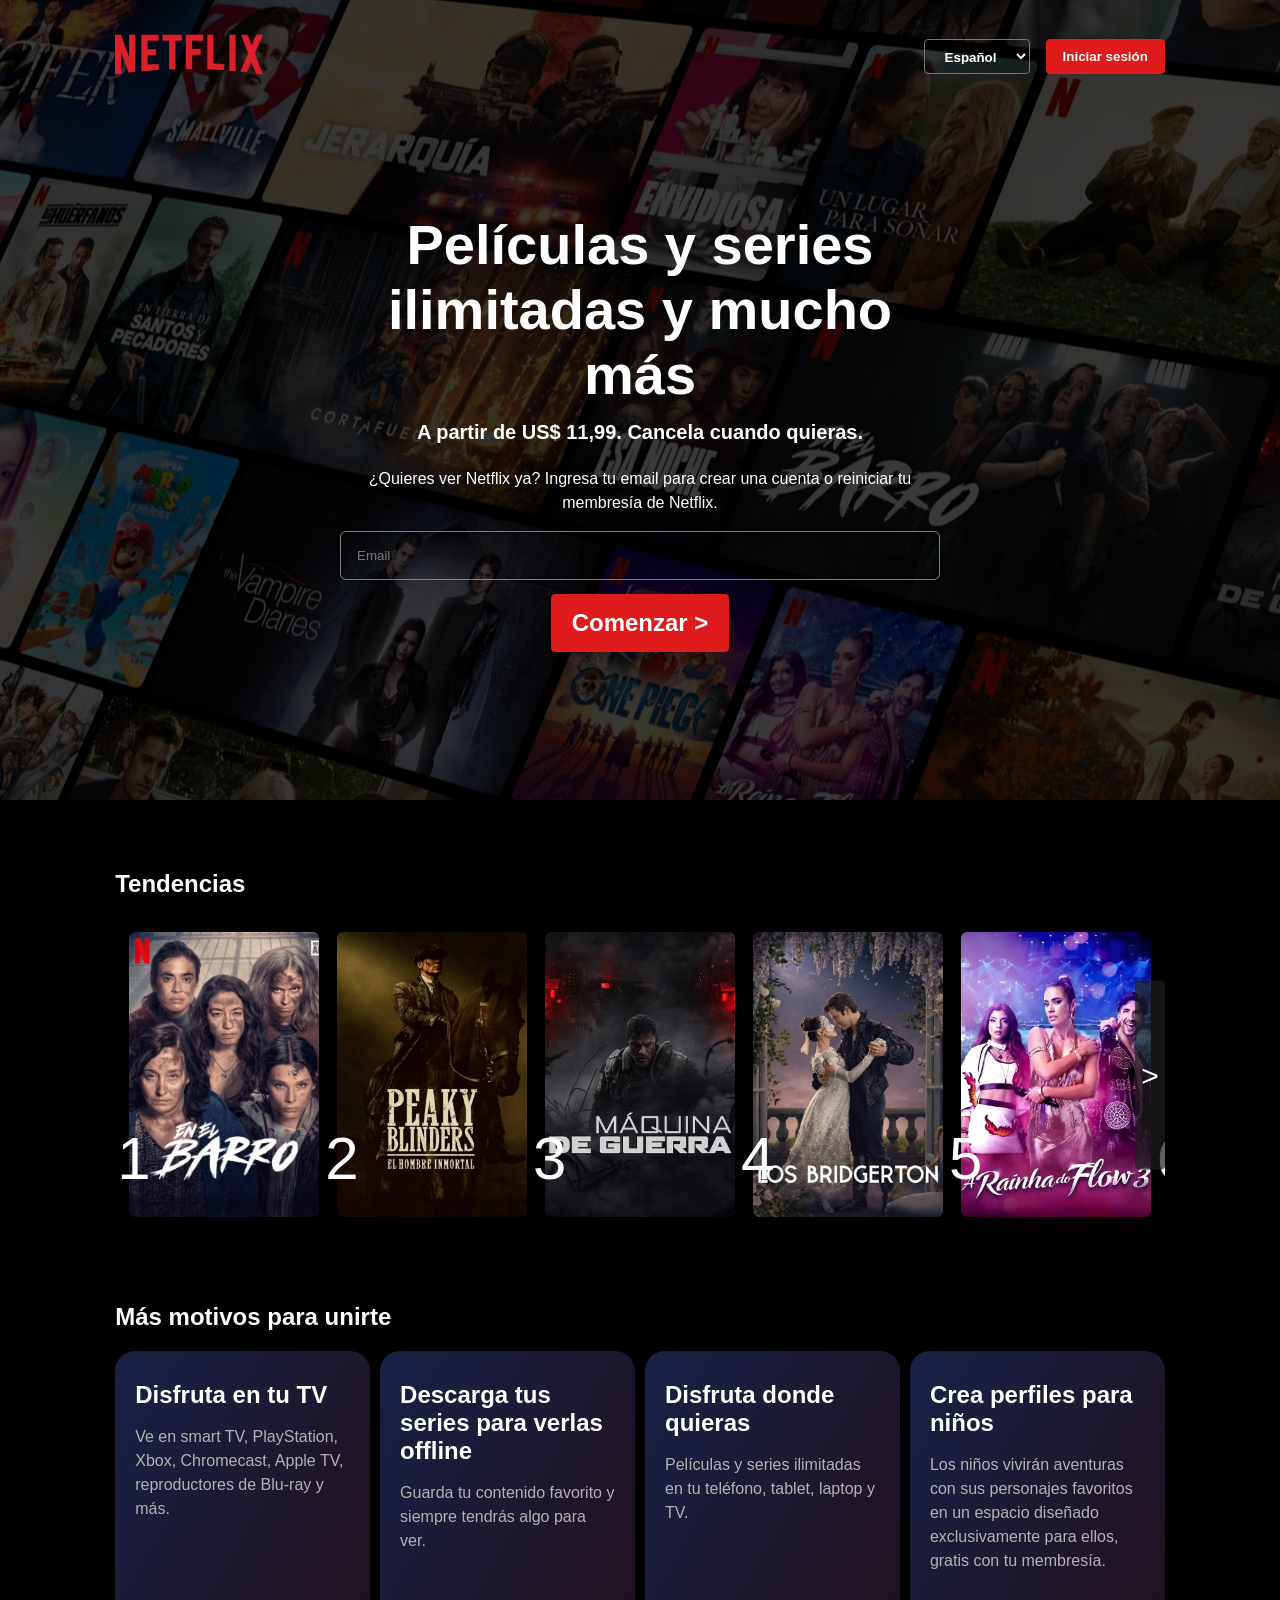
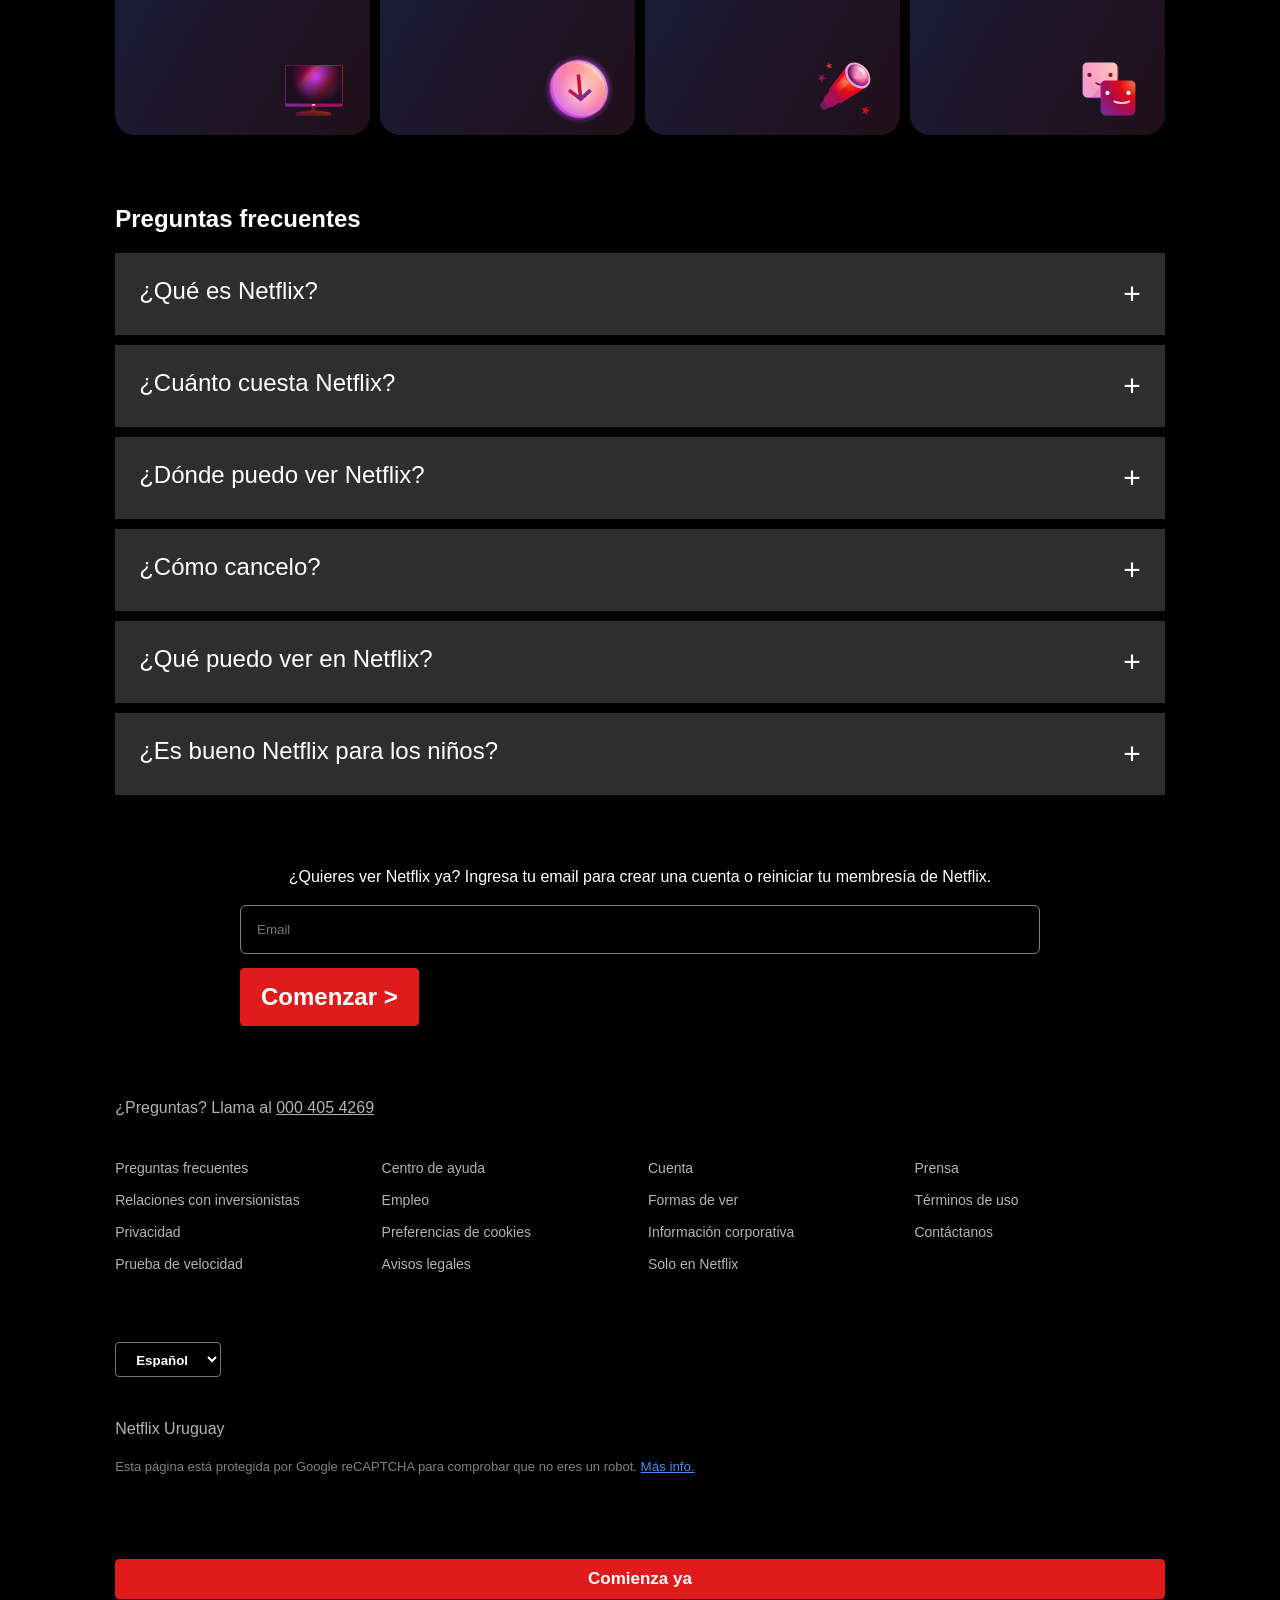
==== commit d6b69610: "Improving Carrousel index" ====
--- a/index.html
+++ b/index.html
@@ -140,7 +140,7 @@
           <button class="trend__arrow trend__arrow--right" id="trend-next">
             >
           </button>
-          <button class="trend__arrow trend__arrow--left" id="trend-next">
+          <button class="trend__arrow trend__arrow--left hide" id="trend-prev">
             <
           </button>
         </div>
@@ -802,26 +802,30 @@
           <li class="questions__item">
             <details class="question">
               <summary class="question__title">¿Qué es Netflix?</summary>
-              <p>
-                Netflix es un servicio de streaming que ofrece una gran variedad
-                de películas, series y documentales premiados en casi cualquier
-                pantalla conectada a internet.
-              </p>
-              <p>
-                Todo lo que quieras ver, sin límites ni comerciales, a un costo
-                muy accesible. Siempre hay algo nuevo por descubrir, ¡y todas
-                las semanas se agregan más películas y series!
-              </p>
+              <div class="question__content">
+                <p>
+                  Netflix es un servicio de streaming que ofrece una gran
+                  variedad de películas, series y documentales premiados en casi
+                  cualquier pantalla conectada a internet.
+                </p>
+                <p>
+                  Todo lo que quieras ver, sin límites ni comerciales, a un
+                  costo muy accesible. Siempre hay algo nuevo por descubrir, ¡y
+                  todas las semanas se agregan más películas y series!
+                </p>
+              </div>
             </details>
           </li>
           <li class="questions__item">
             <details class="question">
               <summary class="question__title">¿Cuánto cuesta Netflix?</summary>
-              <p>
-                Disfruta de Netflix en tu smartphone, tablet, smart TV, laptop o
-                dispositivo de streaming, todo por una tarifa plana mensual.
-                Planes desde US$ 11,99 hasta US$ 21,99/mes.
-              </p>
+              <div class="question__content">
+                <p>
+                  Disfruta de Netflix en tu smartphone, tablet, smart TV, laptop
+                  o dispositivo de streaming, todo por una tarifa plana mensual.
+                  Planes desde US$ 11,99 hasta US$ 21,99/mes.
+                </p>
+              </div>
             </details>
           </li>
           <li class="questions__item">
@@ -829,30 +833,34 @@
               <summary class="question__title">
                 ¿Dónde puedo ver Netflix?
               </summary>
-              <p>
-                Disfruta donde quieras, cuando quieras. Inicia sesión en tu
-                cuenta de Netflix para ver contenido al instante a través de
-                netflix.com desde tu computadora personal o en cualquier
-                dispositivo con conexión a internet que cuente con la app de
-                Netflix, como smart TV, smartphones, tablets, reproductores
-                multimedia y consolas de juegos.
-              </p>
-              <p>
-                Además, puedes descargar tus series favoritas con la app para
-                iOS o Android. Con la función de descarga, puedes ver contenido
-                donde vayas y sin conexión a internet. Lleva Netflix contigo
-                adonde sea.
-              </p>
+              <div class="question__content">
+                <p>
+                  Disfruta donde quieras, cuando quieras. Inicia sesión en tu
+                  cuenta de Netflix para ver contenido al instante a través de
+                  netflix.com desde tu computadora personal o en cualquier
+                  dispositivo con conexión a internet que cuente con la app de
+                  Netflix, como smart TV, smartphones, tablets, reproductores
+                  multimedia y consolas de juegos.
+                </p>
+                <p>
+                  Además, puedes descargar tus series favoritas con la app para
+                  iOS o Android. Con la función de descarga, puedes ver
+                  contenido donde vayas y sin conexión a internet. Lleva Netflix
+                  contigo adonde sea.
+                </p>
+              </div>
             </details>
           </li>
           <li class="questions__item">
             <details class="question">
               <summary class="question__title">¿Cómo cancelo?</summary>
-              <p>
-                Netflix es flexible. Cancela la membresía online con solo dos
-                clics. No hay cargos por cancelación. Inicia o cancela tu cuenta
-                cuando quieras.
-              </p>
+              <div class="question__content">
+                <p>
+                  Netflix es flexible. Cancela la membresía online con solo dos
+                  clics. No hay cargos por cancelación. Inicia o cancela tu
+                  cuenta cuando quieras.
+                </p>
+              </div>
             </details>
           </li>
           <li class="questions__item">
@@ -860,11 +868,13 @@
               <summary class="question__title">
                 ¿Qué puedo ver en Netflix?
               </summary>
-              <p>
-                Netflix tiene un amplio catálogo de películas, series,
-                documentales, animes, originales premiados y más. Todo lo que
-                quieras ver, cuando quieras.
-              </p>
+              <div class="question__content">
+                <p>
+                  Netflix tiene un amplio catálogo de películas, series,
+                  documentales, animes, originales premiados y más. Todo lo que
+                  quieras ver, cuando quieras.
+                </p>
+              </div>
             </details>
           </li>
           <li class="questions__item">
@@ -872,18 +882,21 @@
               <summary class="question__title">
                 ¿Es bueno Netflix para los niños?
               </summary>
-              <p>
-                La experiencia de Netflix para niños está incluida en la
-                membresía para que los padres tengan el control mientras los
-                peques disfrutan series y películas familiares en su propio
-                espacio.
-              </p>
-              <p>
-                Los perfiles para niños incluyen controles parentales protegidos
-                por PIN que te permiten restringir el contenido que pueden ver
-                los niños en función de la clasificación por edad y bloquear
-                determinados títulos que no quieras que los niños vean.
-              </p>
+              <div class="question__content">
+                <p>
+                  La experiencia de Netflix para niños está incluida en la
+                  membresía para que los padres tengan el control mientras los
+                  peques disfrutan series y películas familiares en su propio
+                  espacio.
+                </p>
+                <p>
+                  Los perfiles para niños incluyen controles parentales
+                  protegidos por PIN que te permiten restringir el contenido que
+                  pueden ver los niños en función de la clasificación por edad y
+                  bloquear determinados títulos que no quieras que los niños
+                  vean.
+                </p>
+              </div>
             </details>
           </li>
         </ul>
--- a/css/styles.css
+++ b/css/styles.css
@@ -74,14 +74,16 @@
   display: flex;
   gap: 1rem;
   padding: 1rem 0 1rem 1rem;
+  transition: transform 0.6s cubic-bezier(0.5, 0, 0.1, 1);
 }
 
 .trend__article {
-  flex: 0 0 calc(20% - 1rem);
-  min-width: calc(20% - 1rem);
+  flex: 0 0 calc(33.3% - 1rem);
+  min-width: calc(33.3% - 1rem);
   cursor: pointer;
   transition: 0.3s ease;
 }
+
 .trend__article:hover {
   transform: scale(1.1);
 }
@@ -174,7 +176,6 @@
 }
 
 .question {
-  padding: 2.4rem;
   cursor: pointer;
 }
 
@@ -183,6 +184,7 @@
 }
 
 .question__title {
+  padding: 2.4rem;
   font-size: 1.8rem;
   list-style: none;
   display: flex;
@@ -193,6 +195,10 @@
   content: " +";
   margin-left: 4rem;
   font-size: 3rem;
+}
+
+.question__content {
+  padding: 0 2.4rem 2.4rem 2.4rem;
 }
 
 .question[open] .question__title::after {
@@ -263,6 +269,11 @@
   .questions__info {
     text-align: center;
   }
+
+  .trend__article {
+    flex: 0 0 calc(25% - 1rem);
+    min-width: calc(25% - 1rem);
+  }
 }
 
 @media (min-width: 960px) {
@@ -284,6 +295,11 @@
   }
 
   /* Trend */
+  .trend__article {
+    flex: 0 0 calc(20% - 1rem);
+    min-width: calc(20% - 1rem);
+  }
+
   .trend__article div {
     min-height: 19rem;
     object-fit: cover;
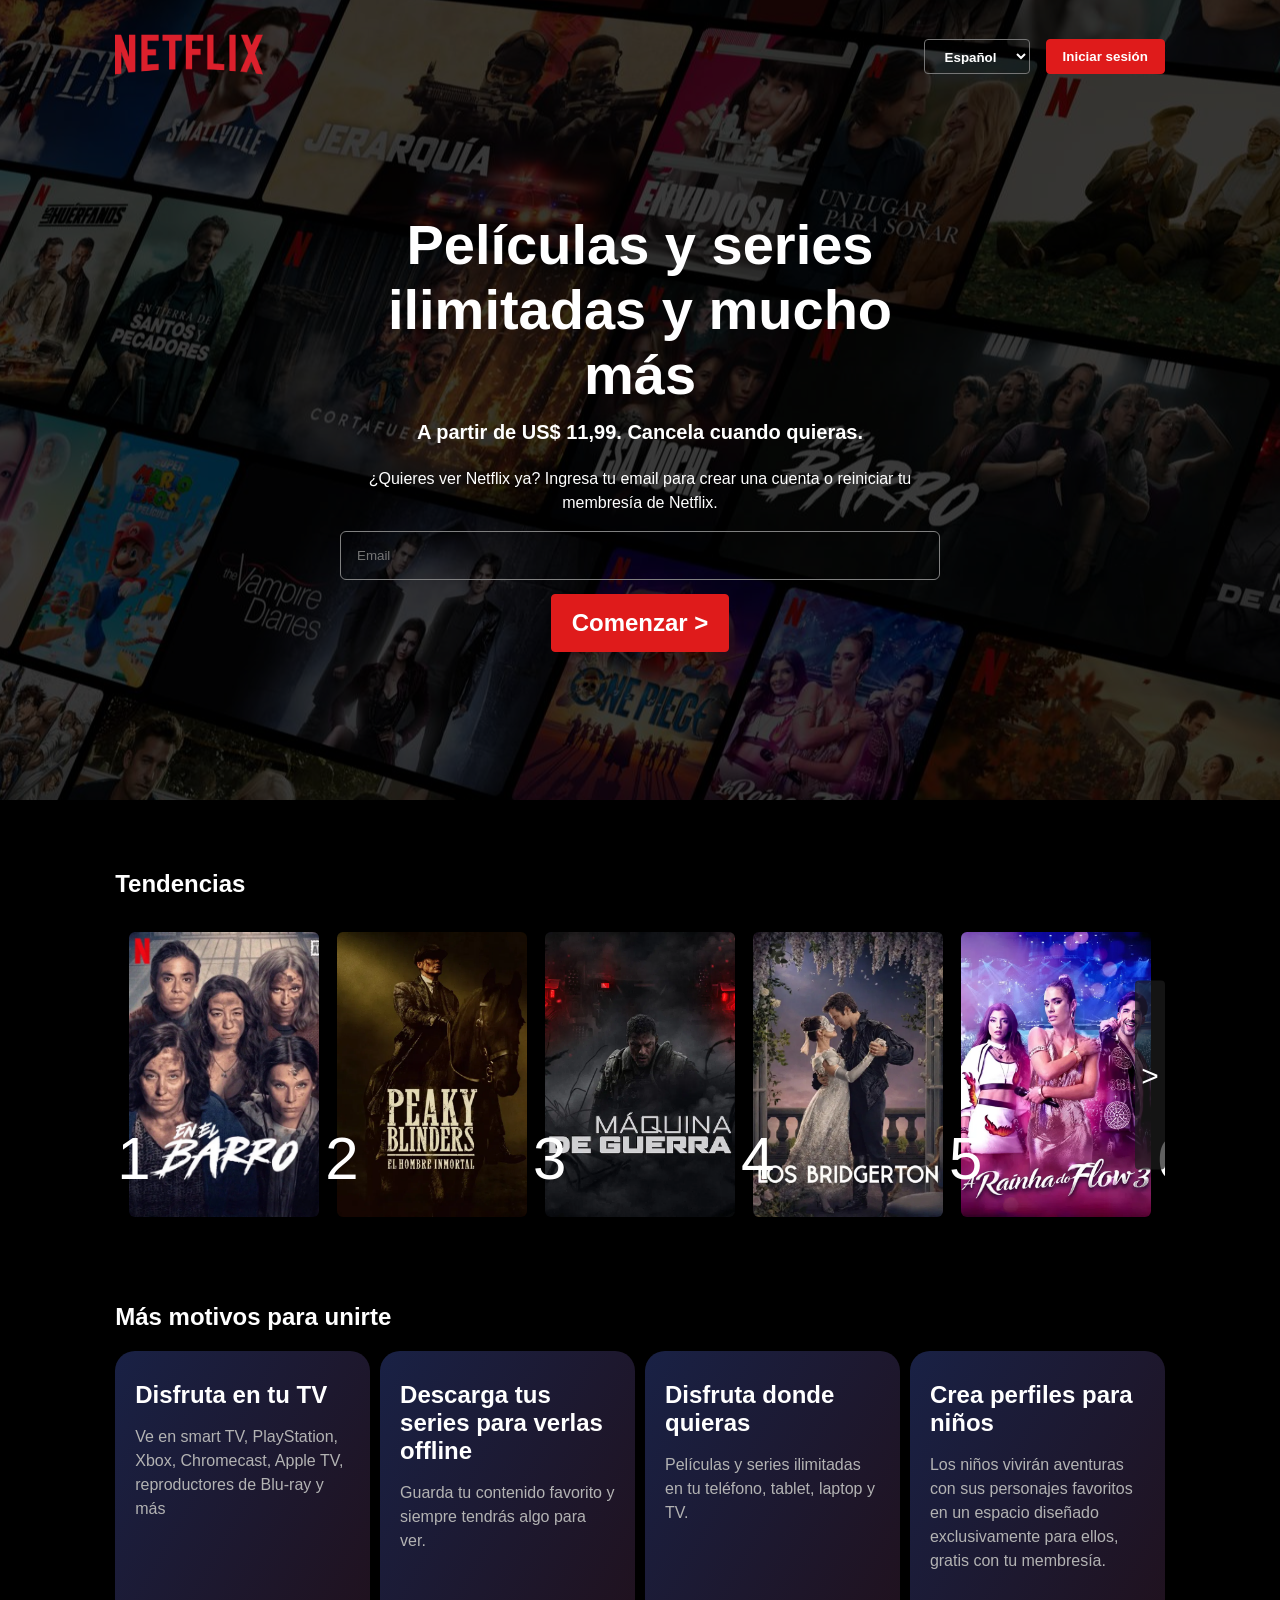
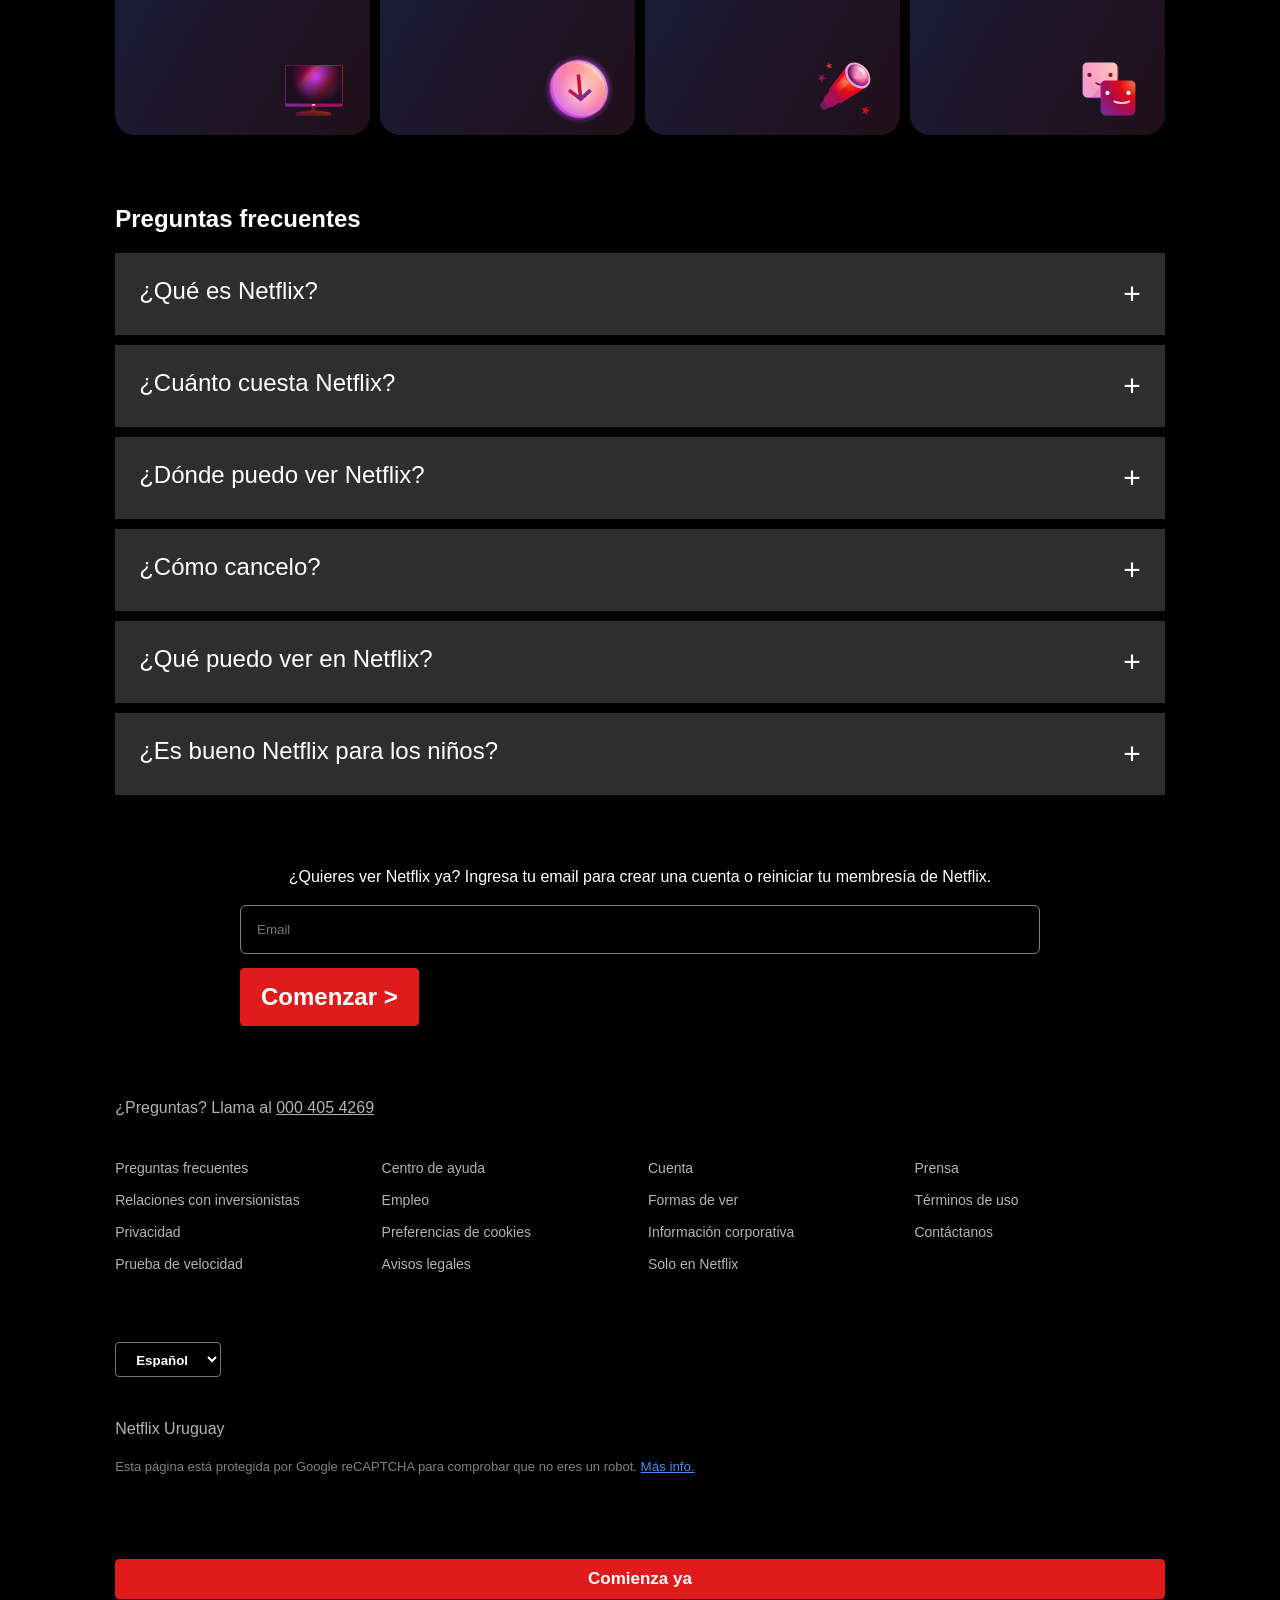
==== commit ce41b756: "Optimizing index.html" ====
--- a/index.html
+++ b/index.html
@@ -54,89 +54,7 @@
         <h2>Tendencias</h2>
 
         <div class="trend__carrousel">
-          <div class="trend__container">
-            <article class="trend__article">
-              <img
-                class="trend__img"
-                src="/imgs/1-en-el-barro.webp"
-                alt="En el barro banner"
-              />
-              <span class="trend__num">1</span>
-            </article>
-            <!--.Article-->
-            <article class="trend__article">
-              <img
-                class="trend__img"
-                src="/imgs/2-peaky-blinders-the-inmortal-man.webp"
-                alt="Peaky blinders el hombre inmortal banner"
-              /><span class="trend__num">2</span>
-            </article>
-            <!--.Article-->
-            <article class="trend__article">
-              <img
-                class="trend__img"
-                src="/imgs/3-máquina-de-guerra.webp"
-                alt="Máquina de guerra banner"
-              /><span class="trend__num">3</span>
-            </article>
-            <!--.Article-->
-            <article class="trend__article">
-              <img
-                class="trend__img"
-                src="/imgs/4-bridgerton.webp"
-                alt="Bridgerton banner"
-              /><span class="trend__num">4</span>
-            </article>
-            <!--.Article-->
-            <article class="trend__article">
-              <img
-                class="trend__img"
-                src="/imgs/5-la-reina-del-flow.webp"
-                alt="La reina del flow banner"
-              /><span class="trend__num">5</span>
-            </article>
-            <!--.Article-->
-            <article class="trend__article">
-              <img
-                class="trend__img"
-                src="/imgs/6-one-piece.webp"
-                alt="One Piece banner"
-              /><span class="trend__num">6</span>
-            </article>
-            <!--.Article-->
-            <article class="trend__article">
-              <img
-                class="trend__img"
-                src="/imgs/7-BTS.webp"
-                alt="BTS banner"
-              /><span class="trend__num">7</span>
-            </article>
-            <!--.Article-->
-            <article class="trend__article">
-              <img
-                class="trend__img"
-                src="/imgs/8-esa-noche.webp"
-                alt="Esa noche banner"
-              /><span class="trend__num">8</span>
-            </article>
-            <!--.Article-->
-            <article class="trend__article">
-              <img
-                class="trend__img"
-                src="/imgs/9-jojo.webp"
-                alt="jojo banner"
-              /><span class="trend__num">9</span>
-            </article>
-            <!--.Article-->
-            <article class="trend__article">
-              <img
-                class="trend__img"
-                src="/imgs/10-envidiosa.webp"
-                alt="Envidiosa banner"
-              /><span class="trend__num">10</span>
-            </article>
-            <!--.Article-->
-          </div>
+          <div class="trend__container"></div>
           <button class="trend__arrow trend__arrow--right" id="trend-next">
             >
           </button>
@@ -149,650 +67,7 @@
       <section class="benefits margin-top">
         <h2>Más motivos para unirte</h2>
 
-        <div class="benefits__container">
-          <article class="benefits__benefit">
-            <h3 class="benefits__title">Disfruta en tu TV</h3>
-            <p class="benefits__info">
-              Ve en smart TV, PlayStation, Xbox, Chromecast, Apple TV,
-              reproductores de Blu-ray y más.
-            </p>
-            <svg width="72" height="72" viewBox="0 0 72 72" fill="none">
-              <g id="television-core-small">
-                <path
-                  id="Vector"
-                  fill-rule="evenodd"
-                  clip-rule="evenodd"
-                  d="M37.2 53.3992C37.2 52.7365 36.6628 52.1992 36 52.1992H34.8C34.1373 52.1992 33.6 52.7365 33.6 53.3992V56.2636C33.6 56.9129 33.0834 57.4433 32.4347 57.4739C30.3013 57.5744 28.1719 57.7834 26.0546 58.1011L19.444 59.0926C18.2692 59.2688 17.4 60.2782 17.4 61.4662V62.0992C17.4 62.4304 17.6686 62.6992 18 62.6992H52.8C53.1314 62.6992 53.4 62.4304 53.4 62.0992V61.4662C53.4 60.2782 52.5309 59.2688 51.3561 59.0926L44.7454 58.1011C42.6282 57.7834 40.4987 57.5744 38.3653 57.4739C37.7167 57.4433 37.2 56.9129 37.2 56.2636V53.3992Z"
-                  fill="url(#paint0_radial_5179_1308)"
-                ></path>
-                <path
-                  id="Vector_2"
-                  d="M18.6 60.7388C18.6 60.2306 18.9587 59.796 19.4602 59.711C22.0196 59.2775 29.7585 58.0508 35.4 58.0508C41.0415 58.0508 48.7804 59.2775 51.3398 59.711C51.8412 59.796 52.2 60.2306 52.2 60.7388C52.2 60.902 52.0575 61.0268 51.8967 61.0004C50.1219 60.707 40.9704 59.2409 35.4 59.2409C29.8295 59.2409 20.678 60.707 18.9033 61.0004C18.7425 61.0268 18.6 60.902 18.6 60.7388Z"
-                  fill="url(#paint1_radial_5179_1308)"
-                ></path>
-                <path
-                  id="Vector_3"
-                  d="M63 12H8.99995C8.00584 12 7.19995 12.8059 7.19995 13.8V51.6C7.19995 52.5941 8.00584 53.4 8.99995 53.4H63C63.9941 53.4 64.8 52.5941 64.8 51.6V13.8C64.8 12.8059 63.9941 12 63 12Z"
-                  fill="url(#paint2_linear_5179_1308)"
-                ></path>
-                <path
-                  id="Vector_4"
-                  d="M63 12H8.99995C8.00584 12 7.19995 12.8059 7.19995 13.8V51.6C7.19995 52.5941 8.00584 53.4 8.99995 53.4H63C63.9941 53.4 64.8 52.5941 64.8 51.6V13.8C64.8 12.8059 63.9941 12 63 12Z"
-                  fill="url(#paint3_radial_5179_1308)"
-                ></path>
-                <path
-                  id="Vector_5"
-                  fill-rule="evenodd"
-                  clip-rule="evenodd"
-                  d="M8.99995 12.6H63C63.663 12.6 64.2 13.1372 64.2 13.8V50.4H7.79995V13.8C7.79995 13.1372 8.33719 12.6 8.99995 12.6ZM7.19995 50.4V13.8C7.19995 12.8059 8.00581 12 8.99995 12H63C63.9942 12 64.8 12.8059 64.8 13.8V50.4V51.6C64.8 52.5941 63.9942 53.4 63 53.4H8.99995C8.00581 53.4 7.19995 52.5941 7.19995 51.6V50.4Z"
-                  fill="url(#paint4_radial_5179_1308)"
-                ></path>
-                <path
-                  id="Vector_6"
-                  d="M35.4 52.8C36.3941 52.8 37.2 52.3971 37.2 51.9C37.2 51.4029 36.3941 51 35.4 51C34.4059 51 33.6 51.4029 33.6 51.9C33.6 52.3971 34.4059 52.8 35.4 52.8Z"
-                  fill="url(#paint5_radial_5179_1308)"
-                ></path>
-              </g>
-              <defs>
-                <radialGradient
-                  id="paint0_radial_5179_1308"
-                  cx="0"
-                  cy="0"
-                  r="1"
-                  gradientUnits="userSpaceOnUse"
-                  gradientTransform="translate(50.3269 49.3723) rotate(118.526) scale(55.1579 46.2871)"
-                >
-                  <stop stop-color="#802600"></stop>
-                  <stop offset="0.333333" stop-color="#6F181D"></stop>
-                  <stop offset="0.666667" stop-color="#5B1333"></stop>
-                  <stop offset="1" stop-color="#391945"></stop>
-                </radialGradient>
-                <radialGradient
-                  id="paint1_radial_5179_1308"
-                  cx="0"
-                  cy="0"
-                  r="1"
-                  gradientUnits="userSpaceOnUse"
-                  gradientTransform="translate(48.1077 53.6128) rotate(158.116) scale(32.7275 42.219)"
-                >
-                  <stop stop-color="#99421D"></stop>
-                  <stop offset="0.333333" stop-color="#99161D"></stop>
-                  <stop offset="0.666667" stop-color="#7D1845"></stop>
-                  <stop offset="1" stop-color="#59216E"></stop>
-                </radialGradient>
-                <linearGradient
-                  id="paint2_linear_5179_1308"
-                  x1="10.4727"
-                  y1="14.9572"
-                  x2="56.1755"
-                  y2="51.4814"
-                  gradientUnits="userSpaceOnUse"
-                >
-                  <stop stop-color="#99161D"></stop>
-                  <stop offset="0.245283" stop-color="#CA005B"></stop>
-                  <stop offset="0.346698" stop-color="#FF479A"></stop>
-                  <stop offset="0.46934" stop-color="#CC3CFF"></stop>
-                  <stop offset="0.735849" stop-color="#BC1A22"></stop>
-                  <stop offset="1" stop-color="#C94FF5"></stop>
-                </linearGradient>
-                <radialGradient
-                  id="paint3_radial_5179_1308"
-                  cx="0"
-                  cy="0"
-                  r="1"
-                  gradientUnits="userSpaceOnUse"
-                  gradientTransform="translate(38.6181 23.8286) rotate(90) scale(25.9571 25.8545)"
-                >
-                  <stop stop-color="#1C0E20" stop-opacity="0"></stop>
-                  <stop offset="1" stop-color="#1C0E20"></stop>
-                </radialGradient>
-                <radialGradient
-                  id="paint4_radial_5179_1308"
-                  cx="0"
-                  cy="0"
-                  r="1"
-                  gradientUnits="userSpaceOnUse"
-                  gradientTransform="translate(54 20.1938) rotate(144.293) scale(47.2897 44.8232)"
-                >
-                  <stop stop-color="#EF7744"></stop>
-                  <stop offset="0.333333" stop-color="#E50914"></stop>
-                  <stop offset="0.666667" stop-color="#A70D53"></stop>
-                  <stop offset="1" stop-color="#792A95"></stop>
-                </radialGradient>
-                <radialGradient
-                  id="paint5_radial_5179_1308"
-                  cx="0"
-                  cy="0"
-                  r="1"
-                  gradientUnits="userSpaceOnUse"
-                  gradientTransform="translate(36.525 51.3562) rotate(135) scale(4.58735)"
-                >
-                  <stop stop-color="#FFDCCC"></stop>
-                  <stop offset="0.333333" stop-color="#FFBDC0"></stop>
-                  <stop offset="0.666667" stop-color="#F89DC6"></stop>
-                  <stop offset="1" stop-color="#E4A1FA"></stop>
-                </radialGradient>
-              </defs>
-            </svg>
-          </article>
-          <!--.Article-->
-          <article class="benefits__benefit">
-            <h3 class="benefits__title">
-              Descarga tus series para verlas offline
-            </h3>
-            <p class="benefits__info">
-              Guarda tu contenido favorito y siempre tendrás algo para ver.
-            </p>
-            <svg width="72" height="72" viewBox="0 0 72 72" fill="none">
-              <g id="download-core-small">
-                <path
-                  id="Vector"
-                  d="M36 70.2008C54.8882 70.2008 70.2001 54.8889 70.2001 36.0008C70.2001 17.1126 54.8882 1.80078 36 1.80078C17.1119 1.80078 1.80005 17.1126 1.80005 36.0008C1.80005 54.8889 17.1119 70.2008 36 70.2008Z"
-                  fill="url(#paint0_radial_5179_7940)"
-                ></path>
-                <path
-                  id="Vector_2"
-                  opacity="0.4"
-                  d="M64.7658 36.195C65.5206 51.5916 53.7908 63.5824 38.5668 62.977C23.3428 62.3722 10.3893 49.4 9.63446 34.0034C8.87954 18.6068 20.6091 6.61594 35.8331 7.22116C51.0571 7.82638 64.0104 20.7984 64.7658 36.195Z"
-                  fill="url(#paint1_radial_5179_7940)"
-                ></path>
-                <path
-                  id="Vector_3"
-                  d="M62.3657 37.9958C63.1205 53.3924 51.3908 65.3832 36.1668 64.7778C20.9428 64.173 7.9893 51.2008 7.23444 35.8041C6.47952 20.4075 18.2091 8.41672 33.4331 9.02194C48.6571 9.62716 61.6103 22.5992 62.3657 37.9958Z"
-                  fill="url(#paint2_radial_5179_7940)"
-                ></path>
-                <path
-                  id="Vector_4"
-                  opacity="0.5"
-                  d="M64.7658 36.195C65.5206 51.5916 53.7908 63.5824 38.5668 62.977C23.3428 62.3722 10.3893 49.4 9.63446 34.0034C8.87954 18.6068 20.6091 6.61594 35.8331 7.22116C51.0571 7.82638 64.0104 20.7984 64.7658 36.195Z"
-                  fill="url(#paint3_radial_5179_7940)"
-                ></path>
-                <path
-                  id="Vector_5"
-                  opacity="0.6"
-                  d="M36.9 60.6C48.6636 60.6 58.2 51.0637 58.2 39.3C58.2 27.5363 48.6636 18 36.9 18C25.1363 18 15.6 27.5363 15.6 39.3C15.6 51.0637 25.1363 60.6 36.9 60.6Z"
-                  fill="url(#paint4_radial_5179_7940)"
-                ></path>
-                <path
-                  id="Vector_6"
-                  fill-rule="evenodd"
-                  clip-rule="evenodd"
-                  d="M39.0849 42.2727L46.3387 35.76L48.8945 38.5142L38.9118 47.477L37.8466 48.4333L36.6071 47.477L24.9899 38.5142L27.0434 35.76L35.4849 42.2727L33.6 21.6016H37.2L39.0849 42.2727Z"
-                  fill="url(#paint5_radial_5179_7940)"
-                ></path>
-                <path
-                  id="Vector_7"
-                  opacity="0.4"
-                  fill-rule="evenodd"
-                  clip-rule="evenodd"
-                  d="M61.6566 34.9618C61.7832 35.3893 62.391 35.3233 62.3694 34.878C61.6962 21.1369 50.1509 9.55975 36.5817 9.01957C34.4606 8.93515 32.4155 9.12541 30.4772 9.55909C30.0745 9.64915 30.1575 10.2082 30.5697 10.2246C45.0094 10.7979 57.6246 21.2971 61.6566 34.9618Z"
-                  fill="url(#paint6_radial_5179_7940)"
-                ></path>
-              </g>
-              <defs>
-                <radialGradient
-                  id="paint0_radial_5179_7940"
-                  cx="0"
-                  cy="0"
-                  r="1"
-                  gradientUnits="userSpaceOnUse"
-                  gradientTransform="translate(36.0001 36.1837) rotate(-90) scale(34.3829)"
-                >
-                  <stop offset="0.782019" stop-color="#982DBE"></stop>
-                  <stop
-                    offset="0.906819"
-                    stop-color="#B038DC"
-                    stop-opacity="0.2"
-                  ></stop>
-                  <stop offset="1" stop-color="#E4A1FA" stop-opacity="0"></stop>
-                </radialGradient>
-                <radialGradient
-                  id="paint1_radial_5179_7940"
-                  cx="0"
-                  cy="0"
-                  r="1"
-                  gradientUnits="userSpaceOnUse"
-                  gradientTransform="translate(52.9937 20.0992) rotate(135) scale(49.9836)"
-                >
-                  <stop stop-color="#FFDCCC"></stop>
-                  <stop offset="0.333333" stop-color="#FFBDC0"></stop>
-                  <stop offset="0.666667" stop-color="#F89DC6"></stop>
-                  <stop offset="1" stop-color="#E4A1FA"></stop>
-                </radialGradient>
-                <radialGradient
-                  id="paint2_radial_5179_7940"
-                  cx="0"
-                  cy="0"
-                  r="1"
-                  gradientUnits="userSpaceOnUse"
-                  gradientTransform="translate(52.7999 19.6937) rotate(135) scale(53.1037)"
-                >
-                  <stop stop-color="#FFA984"></stop>
-                  <stop offset="0.333333" stop-color="#FF787F"></stop>
-                  <stop offset="0.666667" stop-color="#F45FA2"></stop>
-                  <stop offset="1" stop-color="#C44AF1"></stop>
-                </radialGradient>
-                <radialGradient
-                  id="paint3_radial_5179_7940"
-                  cx="0"
-                  cy="0"
-                  r="1"
-                  gradientUnits="userSpaceOnUse"
-                  gradientTransform="translate(52.9937 20.0992) rotate(135) scale(49.9836)"
-                >
-                  <stop stop-color="#FFDCCC"></stop>
-                  <stop offset="0.333333" stop-color="#FFBDC0"></stop>
-                  <stop offset="0.666667" stop-color="#F89DC6"></stop>
-                  <stop offset="1" stop-color="#E4A1FA"></stop>
-                </radialGradient>
-                <radialGradient
-                  id="paint4_radial_5179_7940"
-                  cx="0"
-                  cy="0"
-                  r="1"
-                  gradientUnits="userSpaceOnUse"
-                  gradientTransform="translate(36.9 39.3) scale(21.3)"
-                >
-                  <stop stop-color="white"></stop>
-                  <stop offset="1" stop-color="white" stop-opacity="0"></stop>
-                </radialGradient>
-                <radialGradient
-                  id="paint5_radial_5179_7940"
-                  cx="0"
-                  cy="0"
-                  r="1"
-                  gradientUnits="userSpaceOnUse"
-                  gradientTransform="translate(31.2 32.1016) rotate(39.5226) scale(15.5567)"
-                >
-                  <stop stop-color="#EF7744"></stop>
-                  <stop offset="0.2406" stop-color="#E50914"></stop>
-                  <stop offset="1" stop-color="#792A95"></stop>
-                </radialGradient>
-                <radialGradient
-                  id="paint6_radial_5179_7940"
-                  cx="0"
-                  cy="0"
-                  r="1"
-                  gradientUnits="userSpaceOnUse"
-                  gradientTransform="translate(50.7 21.3) rotate(-180) scale(30)"
-                >
-                  <stop stop-color="white"></stop>
-                  <stop offset="1" stop-color="white" stop-opacity="0"></stop>
-                </radialGradient>
-              </defs>
-            </svg>
-          </article>
-          <!--.Article-->
-          <article class="benefits__benefit">
-            <h3 class="benefits__title">Disfruta donde quieras</h3>
-            <p class="benefits__info">
-              Películas y series ilimitadas en tu teléfono, tablet, laptop y TV.
-            </p>
-            <svg width="72" height="72" viewBox="0 0 72 72" fill="none">
-              <g id="telescope-core-small">
-                <path
-                  id="Vector"
-                  d="M24.0492 36.6016L33.6 46.3898L17.8029 56.8633C17.8029 56.8633 15.8891 57.6983 13.625 55.2638C11.361 52.8293 12.1235 51.238 12.1235 51.238L24.0492 36.6016Z"
-                  fill="url(#paint0_radial_5179_1664)"
-                ></path>
-                <path
-                  id="Vector_2"
-                  d="M25.0344 34.1992L36 46.151L25.0616 53.8043C25.0616 53.8043 21.8289 55.0984 18.0987 51.0172C14.3686 46.9358 15.9198 44.5105 15.9198 44.5105L25.0344 34.1992Z"
-                  fill="url(#paint1_radial_5179_1664)"
-                ></path>
-                <path
-                  id="Vector_3"
-                  d="M39 13.0195L59.1 33.6788L32.5325 50.4142C32.5325 50.4142 28.7459 50.2552 24.3978 45.4897C20.0498 40.7243 21.4096 35.8101 21.4096 35.8101L39 13.0195Z"
-                  fill="url(#paint2_radial_5179_1664)"
-                ></path>
-                <path
-                  id="Vector_4"
-                  d="M57.6709 15.3516C63.1044 21.2807 63.9858 29.2883 59.6386 33.2371C55.2916 37.186 47.3628 35.5806 41.9292 29.6515C36.4954 23.7224 35.6145 15.7148 39.9615 11.766C44.3084 7.81716 52.2372 9.42252 57.6709 15.3516Z"
-                  fill="url(#paint3_radial_5179_1664)"
-                ></path>
-                <path
-                  id="Vector_5"
-                  d="M58.3787 31.255C54.8121 34.5032 48.2143 33.0817 43.6421 28.0798C39.07 23.078 38.2547 16.39 41.8213 13.1419C45.3879 9.89364 51.9857 11.3152 56.5579 16.3171C61.1298 21.3189 61.9452 28.0069 58.3787 31.255Z"
-                  fill="url(#paint4_radial_5179_1664)"
-                ></path>
-                <path
-                  id="Vector_6"
-                  opacity="0.85"
-                  d="M59.6783 28.823C60.576 24.1785 59.6544 20.5934 56.1603 16.6199C52.6662 12.6464 47.3508 10.8657 43.7796 12.7598C39.371 15.098 48.3734 13.5961 53.4577 19.5815C57.8259 24.724 58.8516 33.1009 59.6783 28.823Z"
-                  fill="url(#paint5_radial_5179_1664)"
-                ></path>
-                <path
-                  id="Vector_7"
-                  opacity="0.4"
-                  d="M50.3979 25.2452C50.4549 26.7239 49.2932 27.7677 47.8032 27.5766C46.3131 27.3856 45.059 26.032 45.002 24.5532C44.945 23.0745 46.1067 22.0307 47.5968 22.2218C49.0868 22.4128 50.341 23.7664 50.3979 25.2452Z"
-                  fill="url(#paint6_radial_5179_1664)"
-                ></path>
-                <path
-                  id="Vector_8"
-                  opacity="0.6"
-                  d="M36.9217 21.0039L26.4258 34.3627C26.3297 36.4604 28.2903 39.5534 30.0334 40.8344L41.2345 29.9105C39.6 28.2005 36.9591 24.1025 36.9217 21.0039Z"
-                  fill="url(#paint7_radial_5179_1664)"
-                ></path>
-                <path
-                  id="Vector_9"
-                  fill-rule="evenodd"
-                  clip-rule="evenodd"
-                  d="M20.0576 9.60156L21.479 11.7187L24 11.0654L22.3575 13.0272L23.7789 15.1444L21.3424 14.2397L19.7 16.2016L19.8365 13.6806L17.4 12.7759L19.9209 12.1225L20.0576 9.60156ZM58.776 52.8016L58.9623 56.4685L62.4 57.4188L59.0774 58.7347L59.2637 62.4016L57.0239 59.548L53.7014 60.8638L55.6397 57.7843L53.4 54.9307L56.8377 55.8811L58.776 52.8016ZM15.206 24.2101L15.8768 21.0016L13.4793 23.1964L10.6853 21.5563L11.9975 24.553L9.59998 26.7478L12.8085 26.405L14.1207 29.4016L14.7915 26.1931L18 25.8502L15.206 24.2101Z"
-                  fill="url(#paint8_linear_5179_1664)"
-                ></path>
-              </g>
-              <defs>
-                <radialGradient
-                  id="paint0_radial_5179_1664"
-                  cx="0"
-                  cy="0"
-                  r="1"
-                  gradientUnits="userSpaceOnUse"
-                  gradientTransform="translate(36.6875 32.7016) rotate(135) scale(34.9134)"
-                >
-                  <stop stop-color="#99421D"></stop>
-                  <stop offset="0.333333" stop-color="#99161D"></stop>
-                  <stop offset="0.666667" stop-color="#7D1845"></stop>
-                  <stop offset="1" stop-color="#59216E"></stop>
-                </radialGradient>
-                <radialGradient
-                  id="paint1_radial_5179_1664"
-                  cx="0"
-                  cy="0"
-                  r="1"
-                  gradientUnits="userSpaceOnUse"
-                  gradientTransform="translate(42.5937 27.2992) rotate(135) scale(44.5477 44.5279)"
-                >
-                  <stop stop-color="#EF7744"></stop>
-                  <stop offset="0.333333" stop-color="#E50914"></stop>
-                  <stop offset="0.666667" stop-color="#A70D53"></stop>
-                  <stop offset="1" stop-color="#792A95"></stop>
-                </radialGradient>
-                <radialGradient
-                  id="paint2_radial_5179_1664"
-                  cx="0"
-                  cy="0"
-                  r="1"
-                  gradientUnits="userSpaceOnUse"
-                  gradientTransform="translate(42.3 29.106) rotate(135) scale(31.8127)"
-                >
-                  <stop stop-color="#FB540D"></stop>
-                  <stop offset="0.333333" stop-color="#E50914"></stop>
-                  <stop offset="0.666667" stop-color="#A70D53"></stop>
-                  <stop offset="1" stop-color="#792A95"></stop>
-                </radialGradient>
-                <radialGradient
-                  id="paint3_radial_5179_1664"
-                  cx="0"
-                  cy="0"
-                  r="1"
-                  gradientUnits="userSpaceOnUse"
-                  gradientTransform="translate(57.675 14.7078) rotate(134.326) scale(24.0433 24.0367)"
-                >
-                  <stop stop-color="#FFDCCC"></stop>
-                  <stop offset="0.333333" stop-color="#FFBDC0"></stop>
-                  <stop offset="0.666667" stop-color="#F89DC6"></stop>
-                  <stop offset="1" stop-color="#E4A1FA"></stop>
-                </radialGradient>
-                <radialGradient
-                  id="paint4_radial_5179_1664"
-                  cx="0"
-                  cy="0"
-                  r="1"
-                  gradientUnits="userSpaceOnUse"
-                  gradientTransform="translate(52.1305 21.273) rotate(141.875) scale(9.87138 12.8159)"
-                >
-                  <stop offset="0.307292" stop-color="#F89DC6"></stop>
-                  <stop offset="0.645392" stop-color="#E75094"></stop>
-                  <stop offset="1" stop-color="#59216E"></stop>
-                </radialGradient>
-                <radialGradient
-                  id="paint5_radial_5179_1664"
-                  cx="0"
-                  cy="0"
-                  r="1"
-                  gradientUnits="userSpaceOnUse"
-                  gradientTransform="translate(55.8 15.6) rotate(135) scale(13.1522)"
-                >
-                  <stop stop-color="white"></stop>
-                  <stop offset="1" stop-color="white" stop-opacity="0"></stop>
-                </radialGradient>
-                <radialGradient
-                  id="paint6_radial_5179_1664"
-                  cx="0"
-                  cy="0"
-                  r="1"
-                  gradientUnits="userSpaceOnUse"
-                  gradientTransform="translate(49.2362 22.9648) rotate(131.079) scale(5.08644 6.006)"
-                >
-                  <stop stop-color="white"></stop>
-                  <stop offset="1" stop-color="white" stop-opacity="0"></stop>
-                </radialGradient>
-                <radialGradient
-                  id="paint7_radial_5179_1664"
-                  cx="0"
-                  cy="0"
-                  r="1"
-                  gradientUnits="userSpaceOnUse"
-                  gradientTransform="translate(36.8758 29.1353) rotate(137.622) scale(13.5764)"
-                >
-                  <stop stop-color="#FFA984"></stop>
-                  <stop offset="1" stop-color="#F7636B" stop-opacity="0"></stop>
-                </radialGradient>
-                <linearGradient
-                  id="paint8_linear_5179_1664"
-                  x1="44.65"
-                  y1="27.9016"
-                  x2="24.25"
-                  y2="48.3016"
-                  gradientUnits="userSpaceOnUse"
-                >
-                  <stop stop-color="#EF7744"></stop>
-                  <stop offset="0.333333" stop-color="#E50914"></stop>
-                  <stop offset="0.666667" stop-color="#A70D53"></stop>
-                  <stop offset="1" stop-color="#792A95"></stop>
-                </linearGradient>
-              </defs>
-            </svg>
-          </article>
-          <!--.Article-->
-          <article class="benefits__benefit">
-            <h3 class="benefits__title">Crea perfiles para niños</h3>
-            <p class="benefits__info">
-              Los niños vivirán aventuras con sus personajes favoritos en un
-              espacio diseñado exclusivamente para ellos, gratis con tu
-              membresía.
-            </p>
-            <svg width="72" height="72" viewBox="0 0 72 72" fill="none">
-              <g id="profiles-core-small">
-                <path
-                  id="Vector"
-                  d="M10.8 15.6008C10.8 12.9499 12.949 10.8008 15.5999 10.8008H40.8C43.4509 10.8008 45.6 12.9498 45.6 15.6008V40.8007C45.6 43.4516 43.4509 45.6007 40.8 45.6007H15.6C12.949 45.6007 10.8 43.4517 10.8 40.8007V15.6008Z"
-                  fill="url(#paint0_radial_5179_7919)"
-                ></path>
-                <path
-                  id="Vector_2"
-                  d="M9.59998 14.4016C9.59998 11.7506 11.749 9.60162 14.4 9.60156H39.6C42.251 9.60156 44.4 11.7506 44.4 14.4016V39.6015C44.4 42.2525 42.251 44.4015 39.6 44.4015H14.4C11.749 44.4016 9.59998 42.2525 9.59998 39.6015V14.4016Z"
-                  fill="url(#paint1_radial_5179_7919)"
-                ></path>
-                <path
-                  id="Vector_3"
-                  d="M18.6 21.9008C18.6 23.0606 17.6598 24.0008 16.5 24.0008C15.3402 24.0008 14.4 23.0606 14.4 21.9008C14.4 20.741 15.3402 19.8008 16.5 19.8008C17.6598 19.8008 18.6 20.741 18.6 21.9008Z"
-                  fill="url(#paint2_radial_5179_7919)"
-                ></path>
-                <path
-                  id="Vector_4"
-                  d="M39.6 21.9008C39.6 23.0606 38.6598 24.0008 37.5 24.0008C36.3402 24.0008 35.4 23.0606 35.4 21.9008C35.4 20.741 36.3402 19.8008 37.5 19.8008C38.6598 19.8008 39.6 20.741 39.6 21.9008Z"
-                  fill="url(#paint3_radial_5179_7919)"
-                ></path>
-                <path
-                  id="Vector_5"
-                  d="M23.6713 29.4501C23.2437 29.1967 22.6917 29.3379 22.4383 29.7655C22.1848 30.1932 22.3261 30.7452 22.7537 30.9986C23.8254 31.6337 26.769 32.7744 30.6375 32.7744C34.506 32.7744 37.4497 31.6337 38.5213 30.9986C38.949 30.7452 39.0902 30.1932 38.8368 29.7655C38.5834 29.3379 38.0313 29.1967 37.6037 29.4501C36.8191 29.9151 34.194 30.9744 30.6375 30.9744C27.081 30.9744 24.456 29.9151 23.6713 29.4501Z"
-                  fill="url(#paint4_radial_5179_7919)"
-                ></path>
-                <path
-                  id="Vector_6"
-                  opacity="0.35"
-                  d="M19.2 44.4016H28.2L32.4 27.6016C30.2787 28.1801 28.4542 29.5387 27.2921 31.4053L19.2 44.4016Z"
-                  fill="url(#paint5_radial_5179_7919)"
-                ></path>
-                <path
-                  id="Vector_7"
-                  d="M27.6 32.4016C27.6 29.7506 29.749 27.6016 32.4 27.6016L57.6 27.6016C60.2508 27.6016 62.4 29.7506 62.4 32.4016V57.6015C62.4 60.2524 60.2508 62.4016 57.6 62.4016H32.4C29.749 62.4016 27.6 60.2524 27.6 57.6016V32.4016Z"
-                  fill="url(#paint6_radial_5179_7919)"
-                ></path>
-                <path
-                  id="Vector_8"
-                  d="M36.6 39.9008C36.6 41.0606 35.6598 42.0008 34.5 42.0008C33.3402 42.0008 32.4 41.0606 32.4 39.9008C32.4 38.741 33.3402 37.8008 34.5 37.8008C35.6598 37.8008 36.6 38.741 36.6 39.9008Z"
-                  fill="url(#paint7_radial_5179_7919)"
-                ></path>
-                <path
-                  id="Vector_9"
-                  d="M57.6 39.9008C57.6 41.0606 56.6598 42.0008 55.5 42.0008C54.3402 42.0008 53.4 41.0606 53.4 39.9008C53.4 38.741 54.3402 37.8008 55.5 37.8008C56.6598 37.8008 57.6 38.741 57.6 39.9008Z"
-                  fill="url(#paint8_radial_5179_7919)"
-                ></path>
-                <path
-                  id="Vector_10"
-                  d="M41.8213 47.6025C41.3937 47.349 40.8416 47.4903 40.5882 47.9179C40.3348 48.3455 40.476 48.8976 40.9037 49.1509C41.9753 49.786 44.919 50.9267 48.7875 50.9267C52.656 50.9267 55.5996 49.786 56.6713 49.1509C57.0989 48.8976 57.2402 48.3455 56.9867 47.9179C56.7333 47.4903 56.1813 47.349 55.7537 47.6025C54.969 48.0674 52.344 49.1267 48.7875 49.1267C45.231 49.1267 42.6059 48.0674 41.8213 47.6025Z"
-                  fill="url(#paint9_radial_5179_7919)"
-                ></path>
-              </g>
-              <defs>
-                <radialGradient
-                  id="paint0_radial_5179_7919"
-                  cx="0"
-                  cy="0"
-                  r="1"
-                  gradientUnits="userSpaceOnUse"
-                  gradientTransform="translate(39.075 17.6882) rotate(135) scale(32.8097)"
-                >
-                  <stop stop-color="#99421D"></stop>
-                  <stop offset="0.333333" stop-color="#99161D"></stop>
-                  <stop offset="0.666667" stop-color="#7D1845"></stop>
-                  <stop offset="1" stop-color="#59216E"></stop>
-                </radialGradient>
-                <radialGradient
-                  id="paint1_radial_5179_7919"
-                  cx="0"
-                  cy="0"
-                  r="1"
-                  gradientUnits="userSpaceOnUse"
-                  gradientTransform="translate(62.4 8.70157) rotate(133.87) scale(75.3216)"
-                >
-                  <stop stop-color="#FFDCCC"></stop>
-                  <stop offset="0.333333" stop-color="#FFBDC0"></stop>
-                  <stop offset="0.666667" stop-color="#F89DC6"></stop>
-                  <stop offset="1" stop-color="#E4A1FA"></stop>
-                </radialGradient>
-                <radialGradient
-                  id="paint2_radial_5179_7919"
-                  cx="0"
-                  cy="0"
-                  r="1"
-                  gradientUnits="userSpaceOnUse"
-                  gradientTransform="translate(60.3 11.1008) rotate(133.939) scale(68.7426 55.9547)"
-                >
-                  <stop stop-color="#99421D"></stop>
-                  <stop offset="0.333333" stop-color="#99161D"></stop>
-                  <stop offset="0.666667" stop-color="#7D1845"></stop>
-                  <stop offset="1" stop-color="#59216E"></stop>
-                </radialGradient>
-                <radialGradient
-                  id="paint3_radial_5179_7919"
-                  cx="0"
-                  cy="0"
-                  r="1"
-                  gradientUnits="userSpaceOnUse"
-                  gradientTransform="translate(60.3 11.1008) rotate(133.939) scale(68.7426 55.9547)"
-                >
-                  <stop stop-color="#99421D"></stop>
-                  <stop offset="0.333333" stop-color="#99161D"></stop>
-                  <stop offset="0.666667" stop-color="#7D1845"></stop>
-                  <stop offset="1" stop-color="#59216E"></stop>
-                </radialGradient>
-                <radialGradient
-                  id="paint4_radial_5179_7919"
-                  cx="0"
-                  cy="0"
-                  r="1"
-                  gradientUnits="userSpaceOnUse"
-                  gradientTransform="translate(60.3 11.0994) rotate(133.939) scale(68.7426 55.9548)"
-                >
-                  <stop stop-color="#99421D"></stop>
-                  <stop offset="0.333333" stop-color="#99161D"></stop>
-                  <stop offset="0.666667" stop-color="#7D1845"></stop>
-                  <stop offset="1" stop-color="#59216E"></stop>
-                </radialGradient>
-                <radialGradient
-                  id="paint5_radial_5179_7919"
-                  cx="0"
-                  cy="0"
-                  r="1"
-                  gradientUnits="userSpaceOnUse"
-                  gradientTransform="translate(39.6 27.9016) rotate(135) scale(23.3345)"
-                >
-                  <stop stop-color="#FFA984"></stop>
-                  <stop offset="0.333333" stop-color="#FF787F"></stop>
-                  <stop offset="0.666667" stop-color="#F45FA2"></stop>
-                  <stop offset="1" stop-color="#C44AF1"></stop>
-                </radialGradient>
-                <radialGradient
-                  id="paint6_radial_5179_7919"
-                  cx="0"
-                  cy="0"
-                  r="1"
-                  gradientUnits="userSpaceOnUse"
-                  gradientTransform="translate(61.8 29.7016) rotate(135) scale(43.2749)"
-                >
-                  <stop stop-color="#EF7744"></stop>
-                  <stop offset="0.333333" stop-color="#E50914"></stop>
-                  <stop offset="0.666667" stop-color="#A70D53"></stop>
-                  <stop offset="1" stop-color="#792A95"></stop>
-                </radialGradient>
-                <radialGradient
-                  id="paint7_radial_5179_7919"
-                  cx="0"
-                  cy="0"
-                  r="1"
-                  gradientUnits="userSpaceOnUse"
-                  gradientTransform="translate(62.1 11.1008) rotate(137.146) scale(73.6614 60.3576)"
-                >
-                  <stop stop-color="#FFDCCC"></stop>
-                  <stop offset="0.333333" stop-color="#FDF6F6"></stop>
-                  <stop offset="0.666667" stop-color="#FADCE9"></stop>
-                  <stop offset="1" stop-color="#E4A1FA"></stop>
-                </radialGradient>
-                <radialGradient
-                  id="paint8_radial_5179_7919"
-                  cx="0"
-                  cy="0"
-                  r="1"
-                  gradientUnits="userSpaceOnUse"
-                  gradientTransform="translate(62.1 11.1008) rotate(137.146) scale(73.6614 60.3576)"
-                >
-                  <stop stop-color="#FFDCCC"></stop>
-                  <stop offset="0.333333" stop-color="#FDF6F6"></stop>
-                  <stop offset="0.666667" stop-color="#FADCE9"></stop>
-                  <stop offset="1" stop-color="#E4A1FA"></stop>
-                </radialGradient>
-                <radialGradient
-                  id="paint9_radial_5179_7919"
-                  cx="0"
-                  cy="0"
-                  r="1"
-                  gradientUnits="userSpaceOnUse"
-                  gradientTransform="translate(62.1 11.1017) rotate(137.146) scale(73.6614 60.3576)"
-                >
-                  <stop stop-color="#FFDCCC"></stop>
-                  <stop offset="0.333333" stop-color="#FDF6F6"></stop>
-                  <stop offset="0.666667" stop-color="#FADCE9"></stop>
-                  <stop offset="1" stop-color="#E4A1FA"></stop>
-                </radialGradient>
-              </defs>
-            </svg>
-          </article>
-          <!--.Article-->
-        </div>
+        <div class="benefits__container"></div>
       </section>
 
       <section class="questions margin-top">
@@ -954,6 +229,6 @@
       <button class="btn margin-top">Comienza ya</button>
     </footer>
 
-    <script src="index.js"></script>
+    <script type="module" src="index.mjs"></script>
   </body>
 </html>
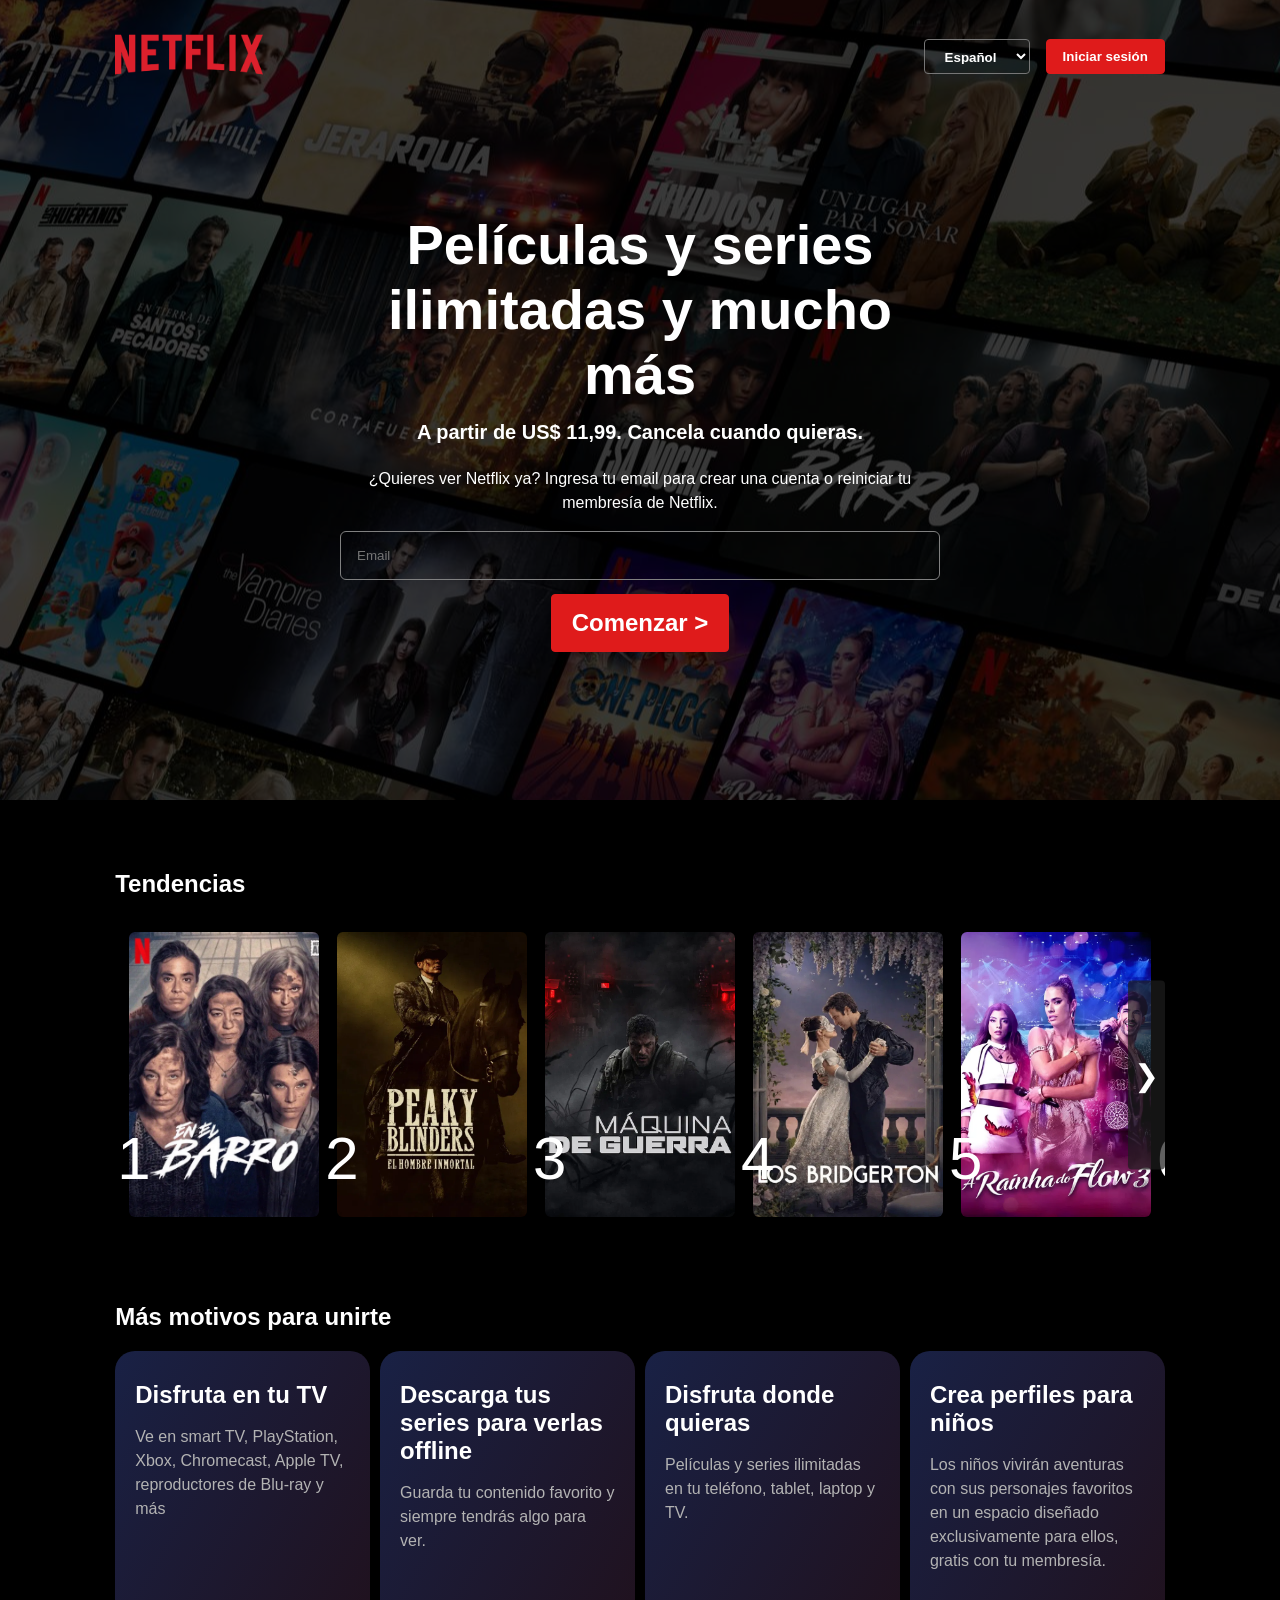
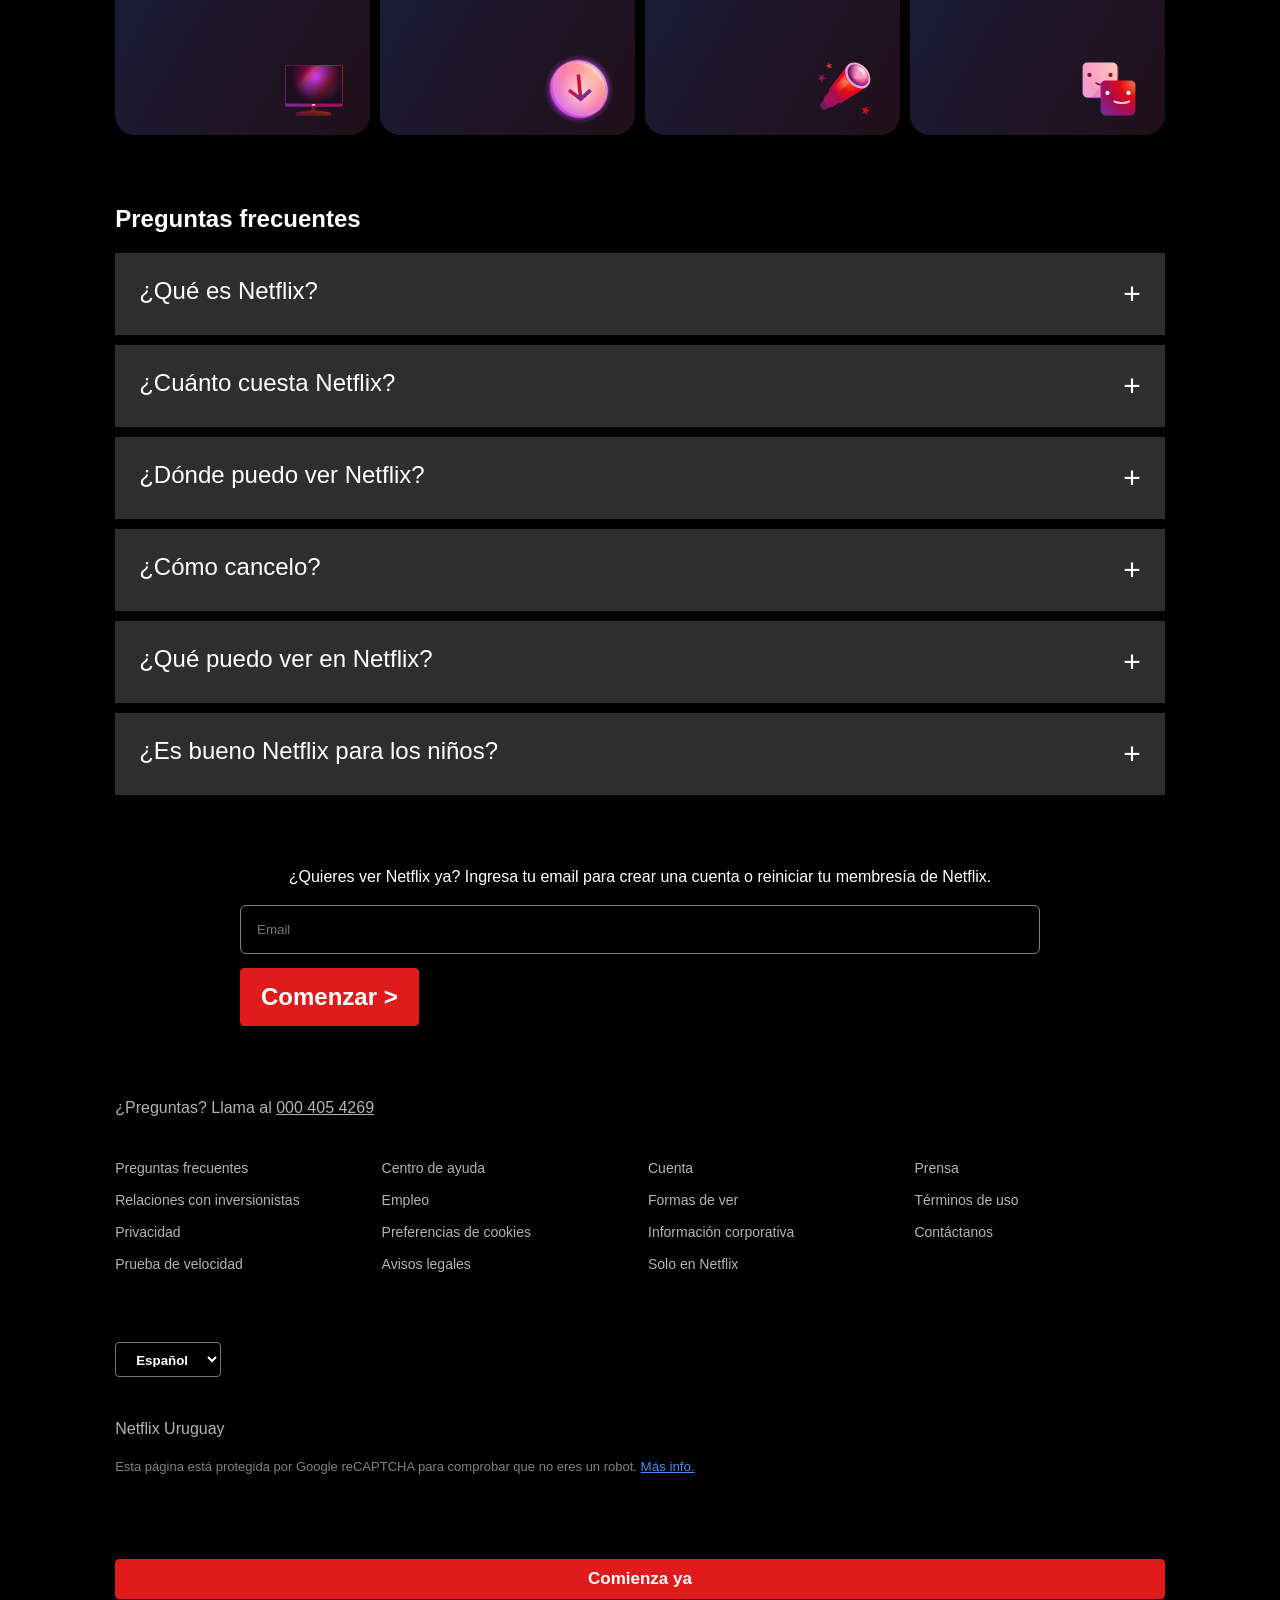
==== commit e02c4304: "Changes" ====
--- a/index.html
+++ b/index.html
@@ -55,11 +55,11 @@
 
         <div class="trend__carrousel">
           <div class="trend__container"></div>
+          <button class="trend__arrow trend__arrow--left hide" id="trend-prev">
+            &#10094
+          </button>
           <button class="trend__arrow trend__arrow--right" id="trend-next">
-            >
-          </button>
-          <button class="trend__arrow trend__arrow--left hide" id="trend-prev">
-            <
+            &#10095
           </button>
         </div>
       </section>
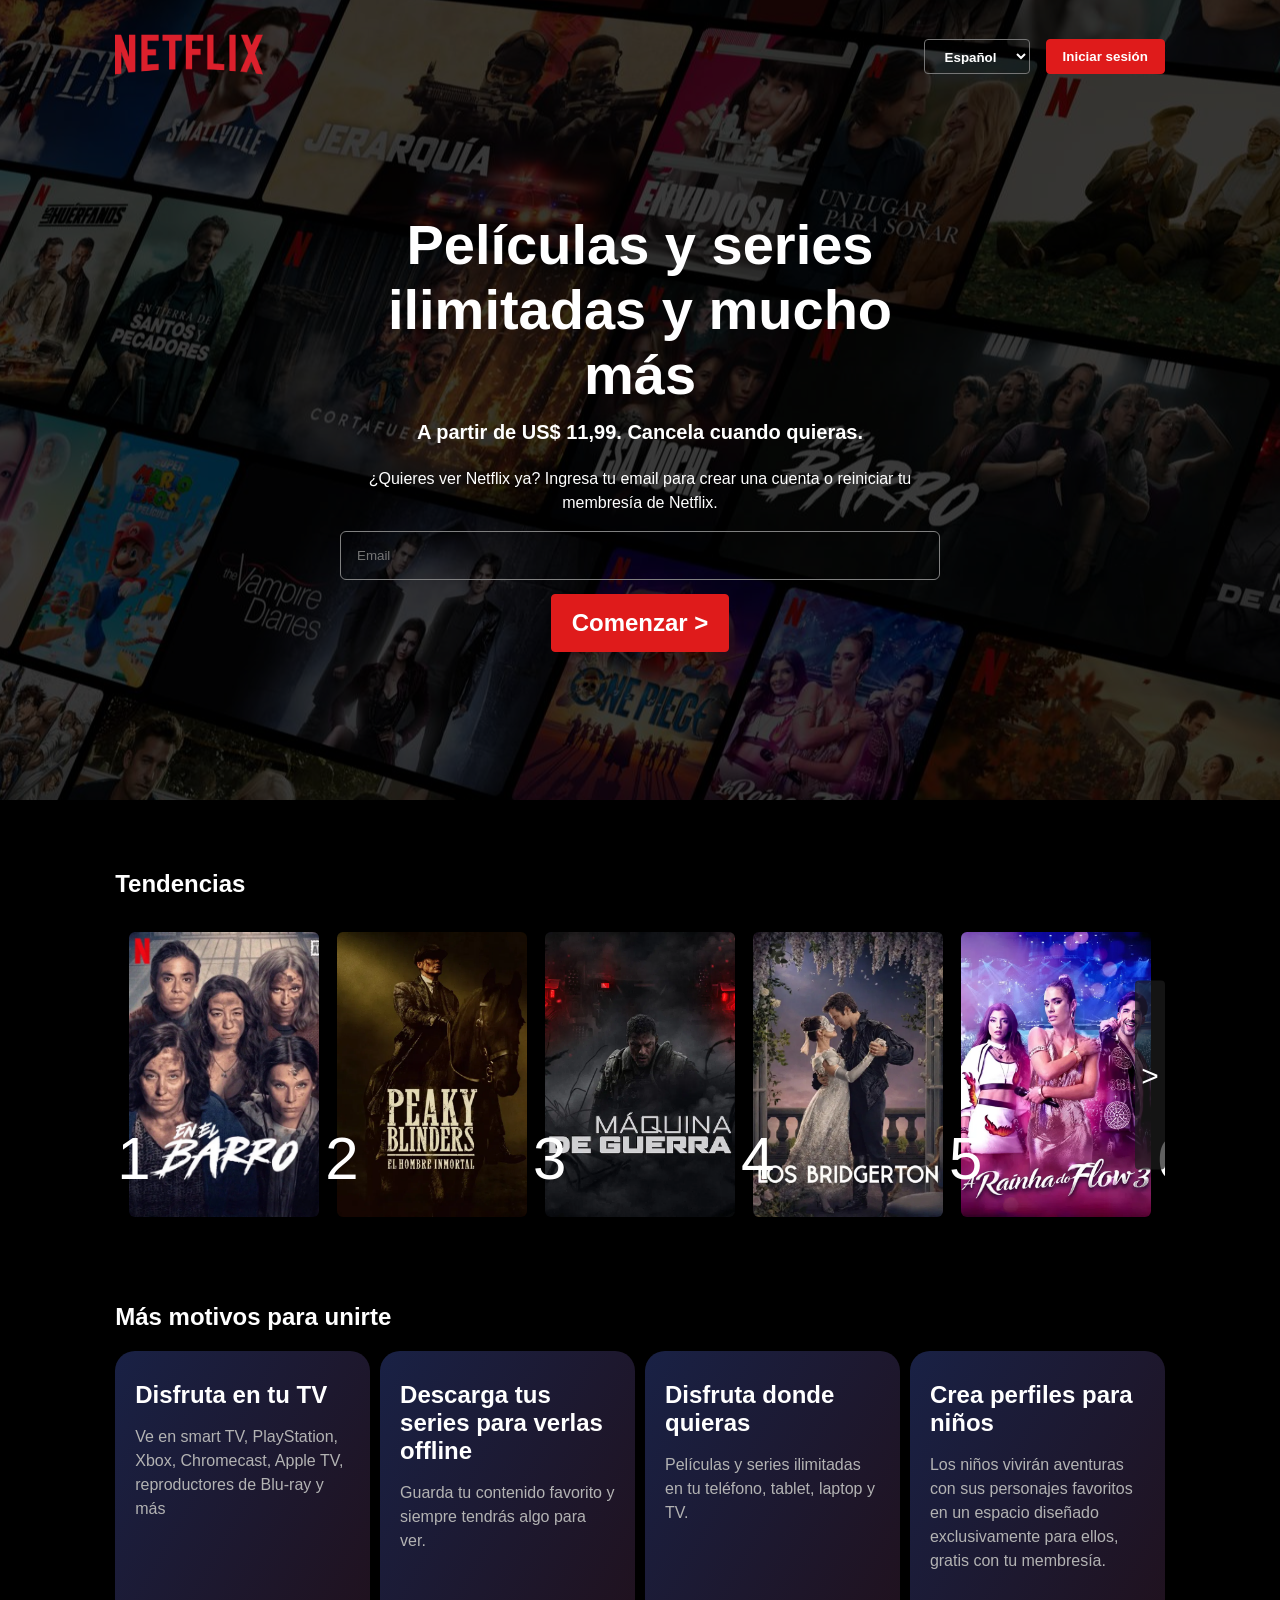
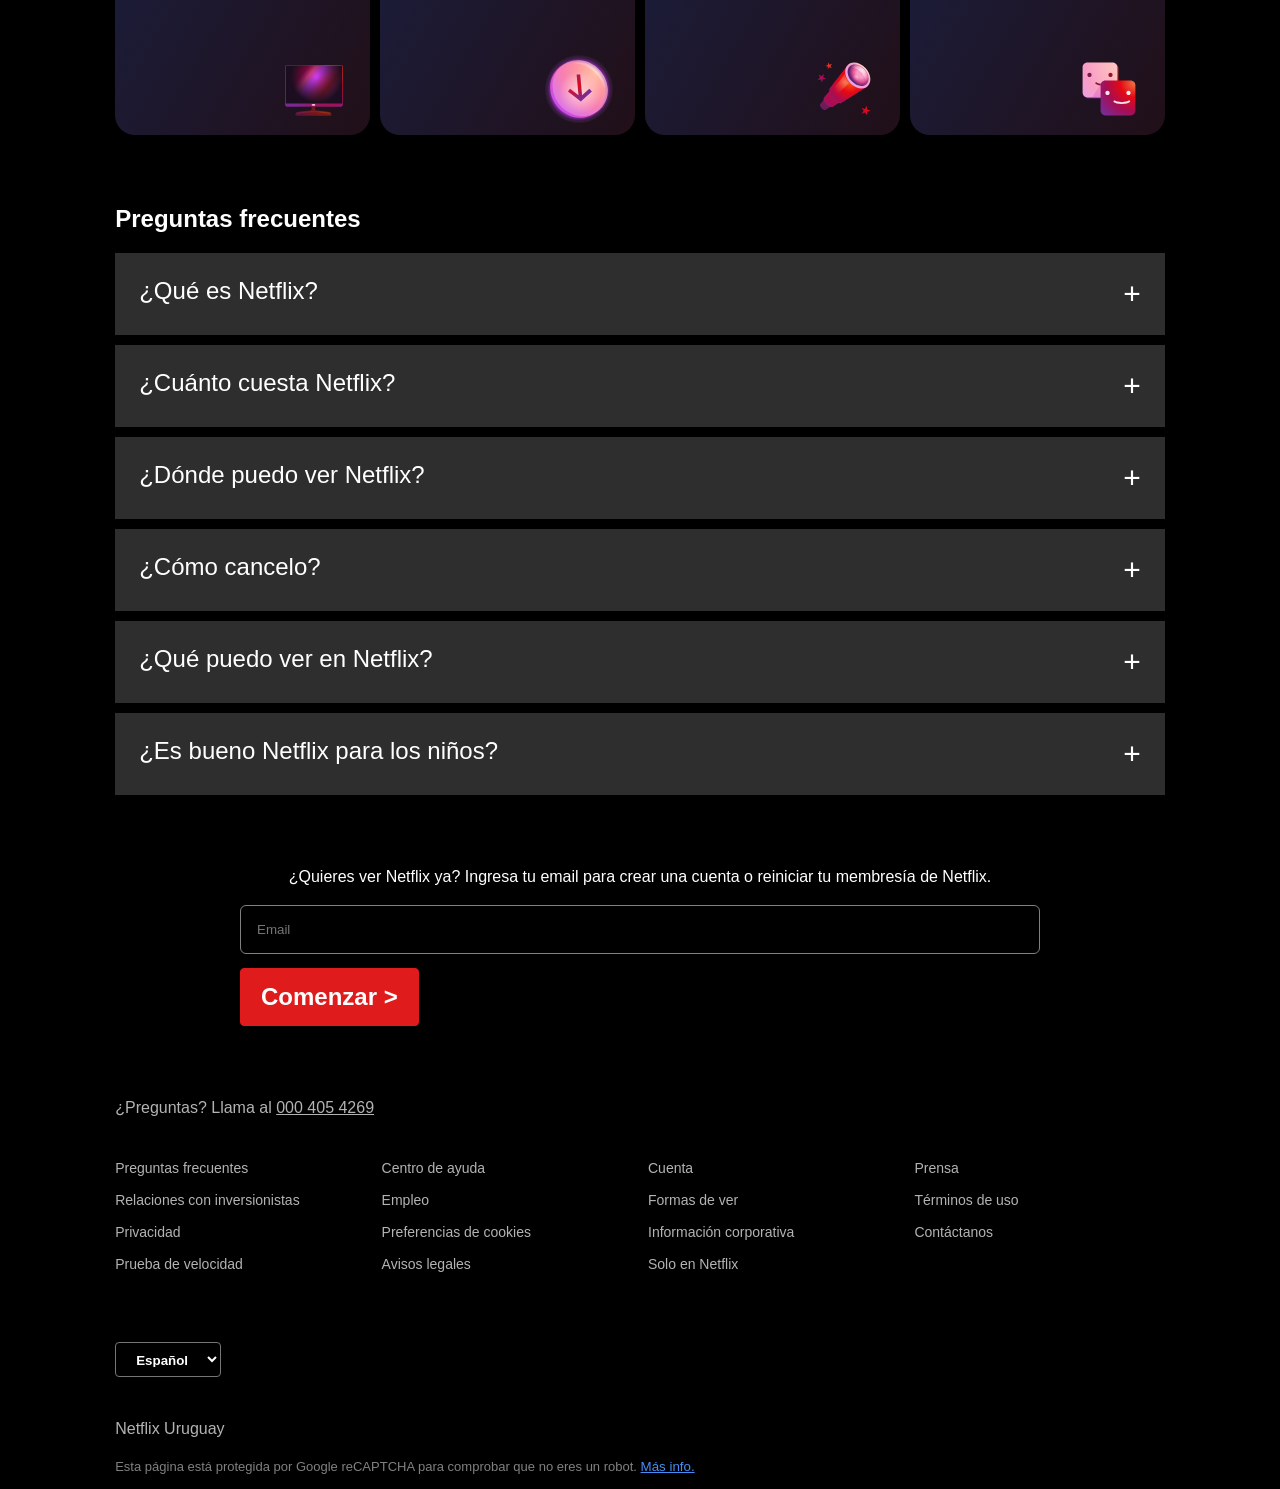
==== commit 67e6a7b6: "Finished" ====
--- a/index.html
+++ b/index.html
@@ -14,7 +14,7 @@
         <div class="container">
           <section class="header__bar">
             <div class="header__logo">
-              <img src="./imgs/logo.webp" alt="" />
+              <img src="../imgs/logo.webp" alt="" />
             </div>
             <ul class="header__nav">
               <li>
@@ -41,8 +41,10 @@
               reiniciar tu membresía de Netflix.
             </p>
             <form class="header__form">
-              <input type="email" placeholder="Email" />
-              <button class="btn btn-comenzar">Comenzar ></button>
+              <input type="email" placeholder="Email" id="email-index" />
+              <button class="btn btn-comenzar" id="comenzar-index">
+                Comenzar >
+              </button>
             </form>
           </section>
         </div>
@@ -56,10 +58,10 @@
         <div class="trend__carrousel">
           <div class="trend__container"></div>
           <button class="trend__arrow trend__arrow--left hide" id="trend-prev">
-            &#10094
+            <
           </button>
           <button class="trend__arrow trend__arrow--right" id="trend-next">
-            &#10095
+            >
           </button>
         </div>
       </section>
@@ -226,9 +228,16 @@
         eres un robot. <button>Más info.</button>
       </p>
 
-      <button class="btn margin-top">Comienza ya</button>
+      <button class="btn bottom-btn" id="bottom-btn">Comienza ya</button>
     </footer>
 
-    <script type="module" src="index.mjs"></script>
+    <div class="modal-overlay hide">
+      <div class="modal-content">
+        <p>Esperando más funcionalidades.</p>
+        <button class="btn" id="btn-close-modal">Ok</button>
+      </div>
+    </div>
+
+    <script type="module" src="js/index.mjs"></script>
   </body>
 </html>
--- a/css/styles.css
+++ b/css/styles.css
@@ -1,5 +1,55 @@
 body {
   background-color: var(--black);
+}
+
+/* Modal */
+.modal-overlay {
+  position: fixed;
+  left: 0;
+  top: 0;
+  z-index: 100;
+  height: 100vh;
+  width: 100vw;
+  background-color: var(--overlay);
+
+  display: flex;
+  justify-content: center;
+  align-items: center;
+}
+.modal-content {
+  background-color: var(--white);
+  color: var(--black);
+  padding: 2rem;
+  border-radius: 1rem;
+  width: 60rem;
+  max-width: 90%;
+  bottom: 50%;
+  box-shadow: 0 10px 25px rgba(0, 0, 0, 0.2);
+}
+.modal-content p {
+  margin: 0;
+  font-size: 2rem;
+}
+
+.modal-content .btn {
+  color: var(--white);
+  margin-top: 2rem;
+}
+
+.bottom-btn {
+  font-size: 1.8rem;
+  position: fixed;
+  bottom: 2rem;
+  width: 90%;
+  left: 50%;
+  transform: translate(-50%, 100%);
+
+  transition:
+    transform 0.5s cubic-bezier(0.4, 0, 0.2, 1),
+    opacity 0.3s ease;
+
+  box-shadow: 1rem 0 2rem var(--black);
+  opacity: 0;
 }
 
 /* Header */
@@ -44,14 +94,6 @@
 
 .header__price {
   margin-top: 1rem;
-}
-
-.header__form input {
-  border: 1px solid var(--footer-copyright);
-  border-radius: 0.6rem;
-  background-color: transparent;
-  padding: 1.6rem;
-  color: inherit;
 }
 
 .header__form button {
@@ -206,6 +248,10 @@
 }
 
 /* Footer */
+.footer {
+  position: relative;
+}
+
 .footer__num {
   text-decoration: underline;
 }
@@ -238,12 +284,6 @@
   padding: 0;
 }
 
-.footer .btn {
-  width: 100%;
-  font-size: 1.7rem;
-  margin-bottom: 2.4rem;
-}
-
 @media (min-width: 600px) {
   .header__form {
     flex-direction: row;
@@ -273,6 +313,11 @@
   .trend__article {
     flex: 0 0 calc(25% - 1rem);
     min-width: calc(25% - 1rem);
+  }
+
+  .bottom-btn {
+    transform: translateY(100%);
+    display: none;
   }
 }
 
--- a/css/base.css
+++ b/css/base.css
@@ -19,6 +19,7 @@
   --paragraph: #ffffffb3;
   --login-main--footer: #ffffff80;
   --login-footer: #161616;
+  --error: #aa1414;
 }
 
 html {
@@ -48,6 +49,10 @@
 
 img {
   max-width: 100%;
+}
+
+input:focus {
+  outline: none;
 }
 
 option {
@@ -95,6 +100,21 @@
   padding: 1.4rem 2rem;
 }
 
+.manage-profiles {
+  background: transparent;
+  color: inherit;
+  border: 1px solid var(--login-main--footer);
+  font-size: 1.6rem;
+  letter-spacing: 2px;
+  padding: 1rem 2.4rem;
+  cursor: pointer;
+  transition: 0.3s ease;
+}
+
+.manage-profiles:hover {
+  background-color: var(--border-bottom);
+}
+
 .margin-top {
   margin-top: 7rem;
 }
@@ -117,8 +137,12 @@
   row-gap: 1.4rem;
 }
 
-.hide {
-  display: none;
+.header__form input {
+  border: 1px solid var(--footer-copyright);
+  border-radius: 0.6rem;
+  background-color: transparent;
+  padding: 1.6rem;
+  color: inherit;
 }
 
 .footer__list {
@@ -130,6 +154,18 @@
   margin-bottom: 4rem;
 }
 
+.error-message {
+  color: var(--error);
+  margin: 0;
+  font-size: 1.4rem;
+  display: flex;
+  align-items: center;
+  gap: 0.5rem;
+}
+
+.hide {
+  display: none;
+}
 /* Header */
 
 @media (min-width: 960px) {
